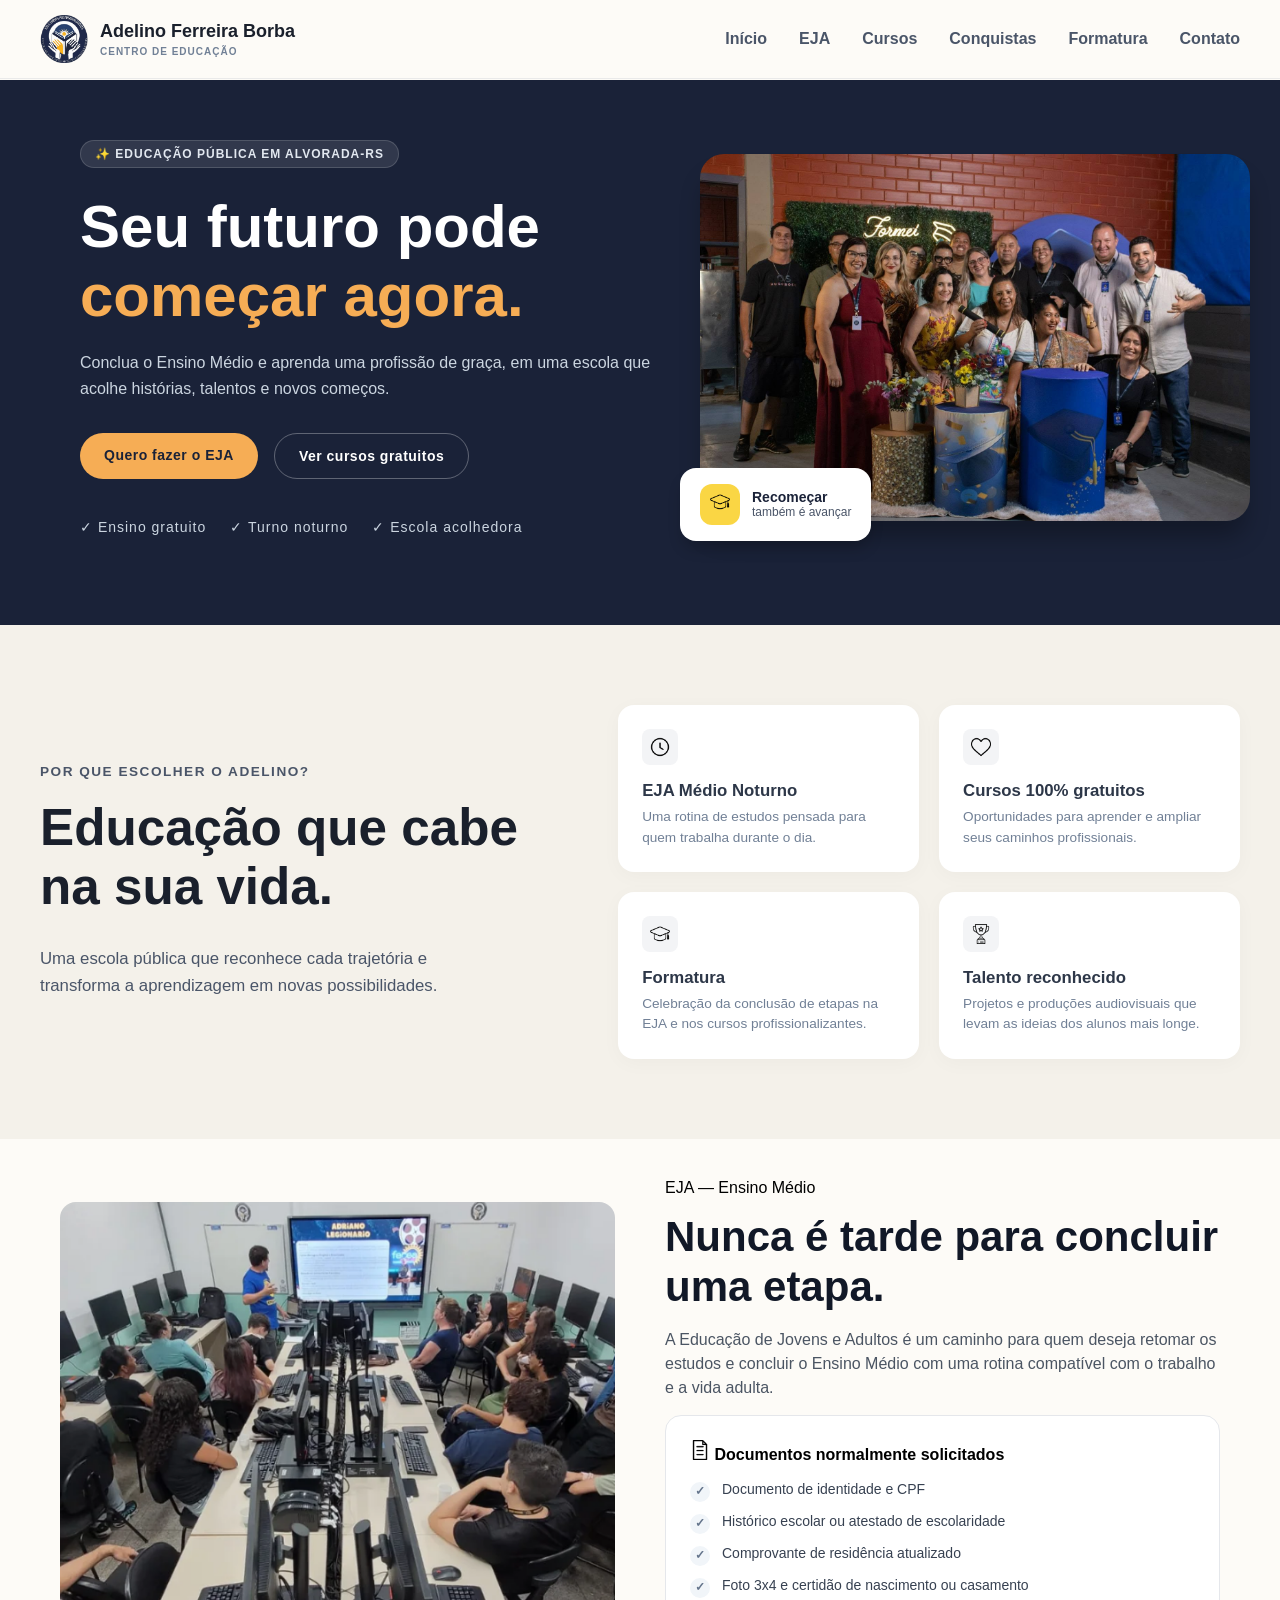
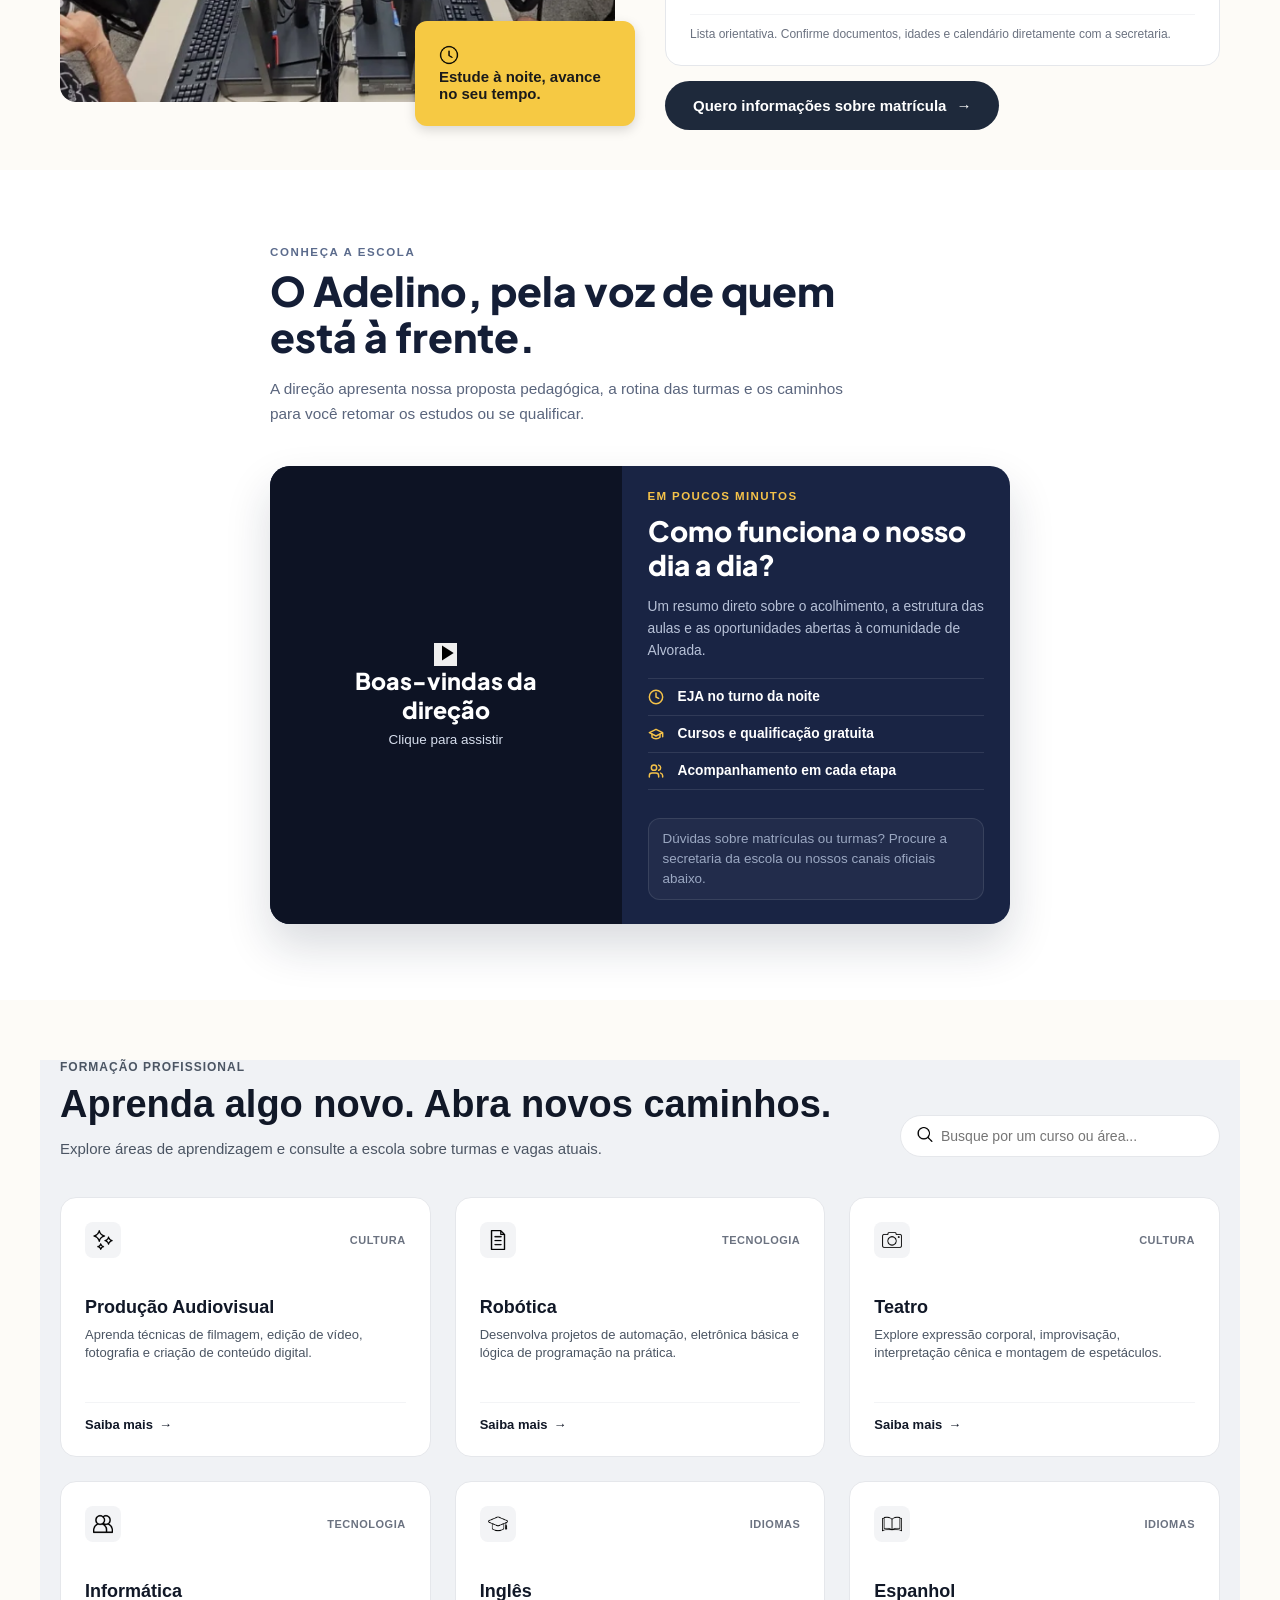
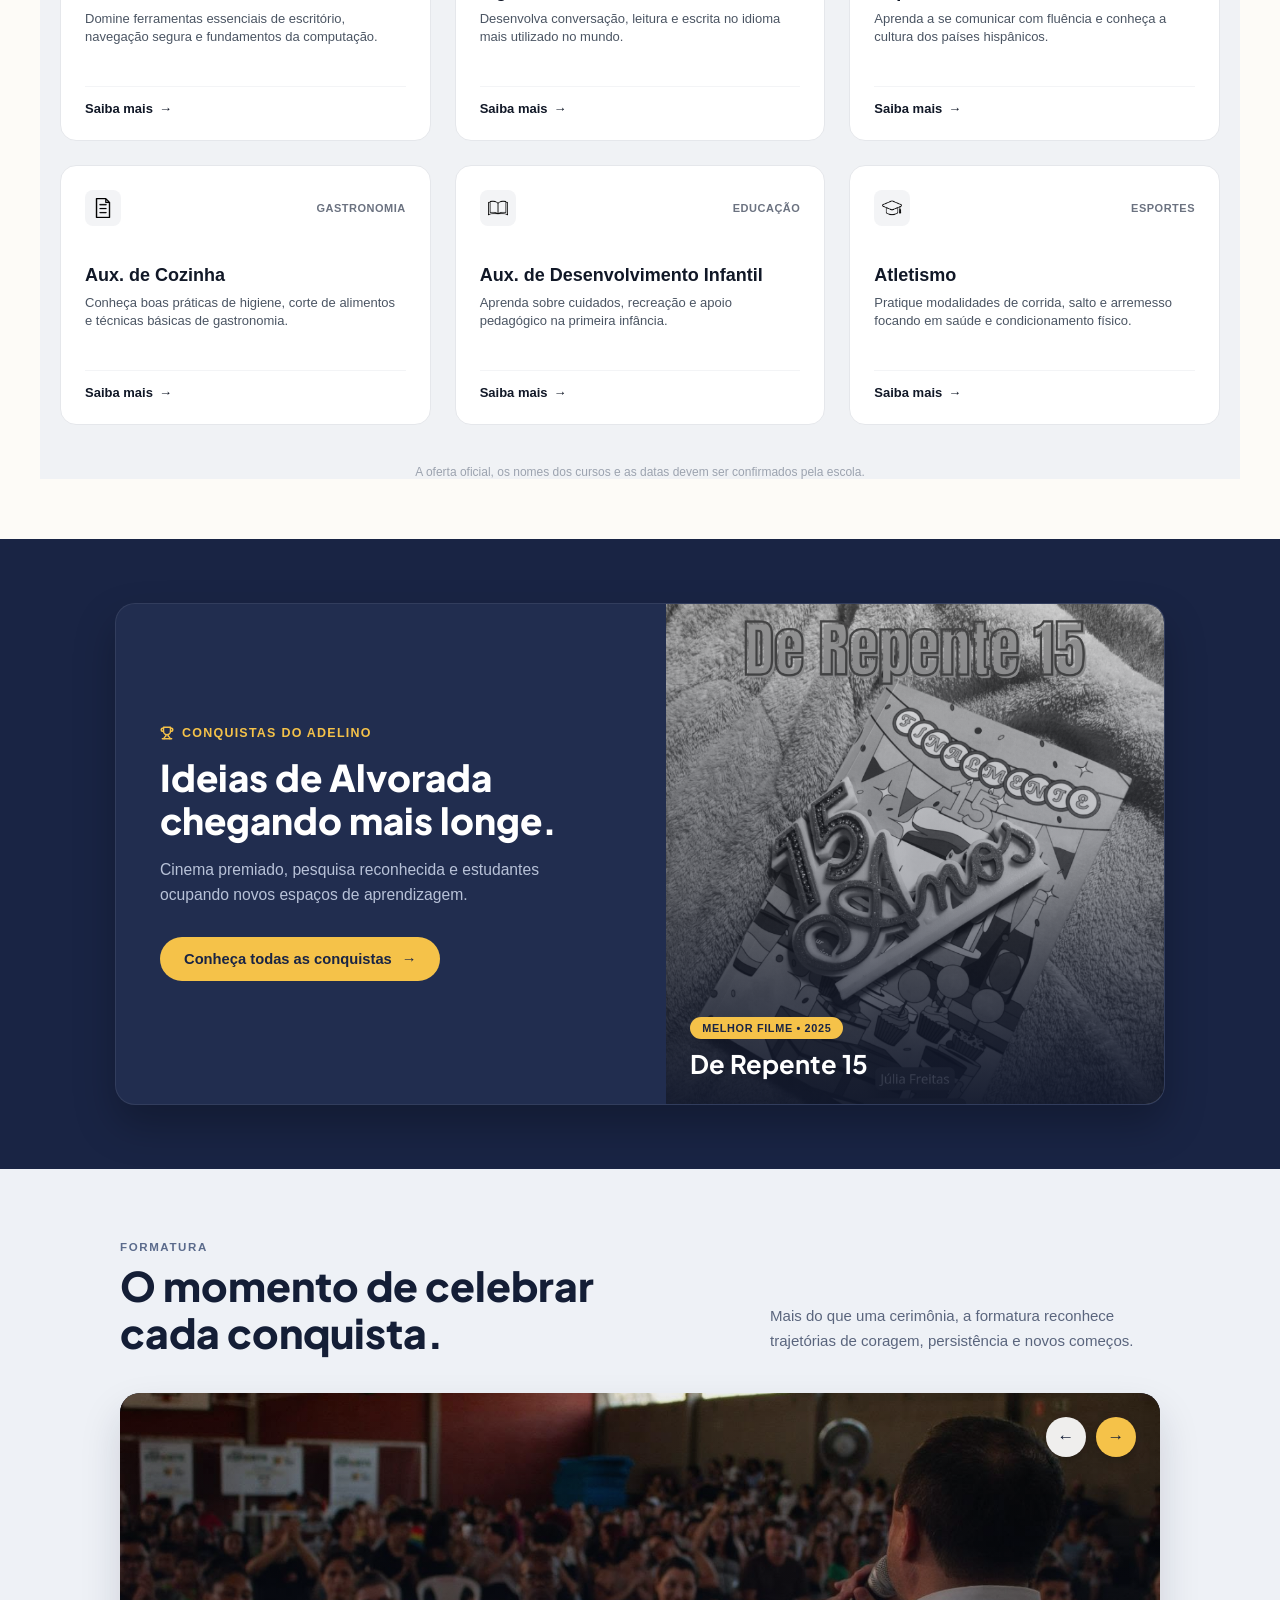
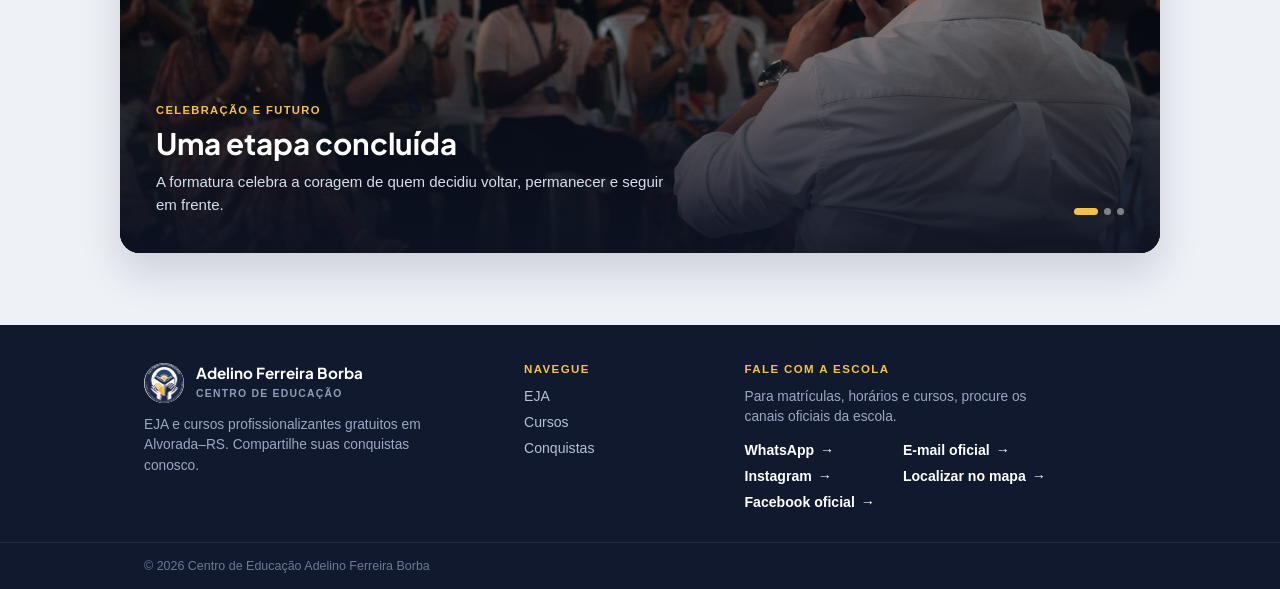
==== index.html @ 256b8401 "Fiz mais pequenos ajustes" ====
<!DOCTYPE html>
<html lang="pt-br">

<head>
    <meta charset="UTF-8">
    <meta name="viewport" content="width=device-width, initial-scale=1.0">
    <title>Centro de Educação Adelino Borba</title>
    <link rel="stylesheet" href="./CSS/style.css">
    <link rel="shortcut icon" href="./img/logo_nav_certo.png" type="image/x-icon">
    <link rel="preconnect" href="https://fonts.googleapis.com">
    <link rel="preconnect" href="https://fonts.gstatic.com" crossorigin>
    <link
        href="https://fonts.googleapis.com/css2?family=Inter:wght@400;500;600;700&family=Plus+Jakarta+Sans:wght@700;800&display=swap"
        rel="stylesheet">
</head>

<body id="inicio">
    <header class="header-principal">

        <div class="logo-container">
            <div class="menu-toggle" id="mobile-menu">
                <span class="bar"></span>
                <span class="bar"></span>
                <span class="bar"></span>
            </div>

            <a href="#inicio" class="logo-link">
                <img src="./img/logo_nav_certo.png" alt="Logo Adelino Borba" class="logo-img">
                <div class="logo-texto">
                    <h1>Adelino Ferreira Borba</h1>
                    <p>CENTRO DE EDUCAÇÃO</p>
                </div>
            </a>
        </div>
        <nav class="navbar">



            <ul class="nav-list">
                <li><a href="#inicio">Início</a></li>
                <li><a href="#eja">EJA</a></li>
                <li><a href="#cursos">Cursos</a></li>
                <li><a href="./HTML/conquistas.html">Conquistas</a></li>
                <li><a href="#formatura">Formatura</a></li>
                <li><a href="#contato">Contato</a></li>
            </ul>
        </nav>

    </header>
    <main>
        <section class="hero-section">
            <div class="hero-conteudo">

                <span class="hero-badge">✨ EDUCAÇÃO PÚBLICA EM ALVORADA-RS</span>

                <h1>Seu futuro pode <span class="destaque-amarelo">começar agora.</span></h1>

                <p class="hero-descricao">
                    Conclua o Ensino Médio e aprenda uma profissão de graça, em uma escola que acolhe histórias,
                    talentos e
                    novos começos.
                </p>

                <div class="hero-botoes">
                    <a href="#eja" class="btn-amarelo">Quero fazer o EJA</a>
                    <a href="#cursos" class="btn-transparente">Ver cursos gratuitos</a>
                </div>

                <div class="hero-beneficios">
                    <span>✓ Ensino gratuito</span>
                    <span>✓ Turno noturno</span>
                    <span>✓ Escola acolhedora</span>
                </div>
            </div>

            <div class="hero-imagem-container">
                <img src="./img/formatura3-adelino.jpg" alt="Alunos estudando na sala de aula" class="hero-img">

                <div class="card-flutuante">
                    <div class="card-icone"><img width="20px" height="auto" src="./img/diplomado.png"
                            alt="Chapéu de formatura"></div>
                    <div class="card-texto">
                        <strong>Recomeçar</strong>
                        <p>também é avançar</p>
                    </div>
                </div>
            </div>
        </section>
        <section class="diferenciais-section">
            <div class="container-diferenciais">
                <div class="diferenciais-text">
                    <span class="subtitle">Por que escolher o Adelino?</span>
                    <h2>Educação que cabe na sua vida.</h2>
                    <p class="description">Uma escola pública que reconhece cada trajetória e transforma a aprendizagem
                        em
                        novas possibilidades.</p>
                </div>

                <div class="cards-grid" id="eja">
                    <div class="card">
                        <div class="card-icon"><img src="./img/relogio.png" alt="ícone relógio" width="20px"></div>
                        <div class="card-content">
                            <h3>EJA Médio Noturno</h3>
                            <p>Uma rotina de estudos pensada para quem trabalha durante o dia.</p>
                        </div>
                    </div>

                    <div class="card">
                        <div class="card-icon"><img src="./img/coracao.png" alt="ícone coração" width="20px"></div>
                        <div class="card-content">
                            <h3>Cursos 100% gratuitos</h3>
                            <p>Oportunidades para aprender e ampliar seus caminhos profissionais.</p>
                        </div>
                    </div>

                    <div class="card">
                        <div class="card-icon"><img src="./img/diplomado.png" alt="ícone capelo" width="20px"></div>
                        <div class="card-content">
                            <h3>Formatura</h3>
                            <p>Celebração da conclusão de etapas na EJA e nos cursos profissionalizantes.</p>
                        </div>
                    </div>

                    <div class="card">
                        <div class="card-icon"><img src="./img/trofeu.png" alt="ícone troféu" width="20px"></div>
                        <div class="card-content">
                            <h3>Talento reconhecido</h3>
                            <p>Projetos e produções audiovisuais que levam as ideias dos alunos mais longe.</p>
                        </div>
                    </div>
                </div>
            </div>
        </section>
        <section>
            <div class="eja-section">

                <div class="eja-image-container">
                    <img src="./img/foto-inicio.png" alt="Alunos em sala de aula" class="eja-main-photo">

                    <div class="eja-floating-box">
                        <p><img src="./img/relogio.png" alt="Ícone relógio"><br>
                            Estude à noite, avance no seu tempo.</p>
                    </div>
                </div>

                <div class="eja-content">

                    <span class="subtitle">EJA — Ensino Médio</span>
                    <h1 class="eja-title">Nunca é tarde para concluir uma etapa.</h1>
                    <p class="eja-description">
                        A Educação de Jovens e Adultos é um caminho para quem deseja retomar os estudos e concluir o
                        Ensino
                        Médio com uma rotina compatível com o trabalho e a vida adulta.
                    </p>

                    <div class="eja-documents-card">
                        <div class="eja-card-header">
                            <h3><img src="./img/papel.png" alt="Ícone folha de papel">
                                Documentos normalmente solicitados</h3>
                        </div>

                        <div class="eja-documents-grid">
                            <ul class="eja-doc-list">
                                <li>Documento de identidade e CPF</li>
                                <li>Histórico escolar ou atestado de escolaridade</li>
                                <li>Comprovante de residência atualizado</li>
                                <li>Foto 3x4 e certidão de nascimento ou casamento</li>
                            </ul>
                        </div>

                        <p class="eja-card-footer-text">Lista orientativa. Confirme documentos, idades e calendário
                            diretamente com a secretaria.</p>
                    </div>

                    <a href="#" class="eja-cta-button">
                        Quero informações sobre matrícula <span>→</span>
                    </a>
                </div>
            </div>
        </section>

        <section class="secao-conheca" id="conheca">
            <div class="conheca-container">

                <div class="conheca-header">
                    <span class="subtitulo-secao">CONHEÇA A ESCOLA</span>
                    <h2>O Adelino, pela voz de quem está à frente.</h2>
                    <p>
                        A direção apresenta nossa proposta pedagógica, a rotina das turmas e os caminhos para você
                        retomar os estudos ou se qualificar.
                    </p>
                </div>

                <div class="card-direcao">

                    <div class="direcao-video">
                        <video id="videoDirecao" src="./video-diretor.mp4" preload="metadata">
                            Seu navegador não suporta vídeos.
                        </video>

                        <div class="video-overlay" id="overlayVideo">
                            <button type="button" class="btn-play-mock" id="btnPlayVideo"
                                aria-label="Reproduzir vídeo da direção">
                                <svg width="20" height="20" viewBox="0 0 24 24" fill="currentColor">
                                    <polygon points="6 3 20 12 6 21 6 3"></polygon>
                                </svg>
                            </button>
                            <h3>Boas-vindas da direção</h3>
                            <p>Clique para assistir</p>
                        </div>
                    </div>

                    <div class="direcao-conteudo">
                        <span class="tag-amarela">EM POUCOS MINUTOS</span>
                        <h3>Como funciona o nosso dia a dia?</h3>
                        <p class="direcao-descricao">
                            Um resumo direto sobre o acolhimento, a estrutura das aulas e as oportunidades abertas à
                            comunidade de Alvorada.
                        </p>

                        <ul class="lista-topicos">
                            <li>
                                <span class="icone-topico">
                                    <svg width="16" height="16" viewBox="0 0 24 24" fill="none" stroke="currentColor"
                                        stroke-width="2.2" stroke-linecap="round" stroke-linejoin="round">
                                        <circle cx="12" cy="12" r="10"></circle>
                                        <polyline points="12 6 12 12 16 14"></polyline>
                                    </svg>
                                </span>
                                <span>EJA no turno da noite</span>
                            </li>

                            <li>
                                <span class="icone-topico">
                                    <svg width="16" height="16" viewBox="0 0 24 24" fill="none" stroke="currentColor"
                                        stroke-width="2.2" stroke-linecap="round" stroke-linejoin="round">
                                        <path d="M22 10v6M2 10l10-5 10 5-10 5z"></path>
                                        <path d="M6 12v5c3 3 9 3 12 0v-5"></path>
                                    </svg>
                                </span>
                                <span>Cursos e qualificação gratuita</span>
                            </li>

                            <li>
                                <span class="icone-topico">
                                    <svg width="16" height="16" viewBox="0 0 24 24" fill="none" stroke="currentColor"
                                        stroke-width="2.2" stroke-linecap="round" stroke-linejoin="round">
                                        <path d="M16 21v-2a4 4 0 0 0-4-4H6a4 4 0 0 0-4 4v2"></path>
                                        <circle cx="9" cy="7" r="4"></circle>
                                        <path d="M22 21v-2a4 4 0 0 0-3-3.87"></path>
                                        <path d="M16 3.13a4 4 0 0 1 0 7.75"></path>
                                    </svg>
                                </span>
                                <span>Acompanhamento em cada etapa</span>
                            </li>
                        </ul>

                        <div class="aviso-video">
                            Dúvidas sobre matrículas ou turmas? Procure a secretaria da escola ou nossos canais oficiais
                            abaixo.
                        </div>
                    </div>

                </div>

            </div>
        </section>

        <section class="cursos-section" id="cursos">

            <div class="cursos-header">
                <div class="cursos-titles">
                    <span class="cursos-subtitle">FORMAÇÃO PROFISSIONAL</span>
                    <h2 class="cursos-title">Aprenda algo novo. Abra novos caminhos.</h2>
                    <p class="cursos-description">Explore áreas de aprendizagem e consulte a escola sobre turmas e vagas
                        atuais.</p>
                </div>

                <div class="cursos-search">
                    <span class="search-icon"><img src="./img/lupa.png" alt="ícone lupa" width="20px"></span>
                    <input type="text" placeholder="Busque por um curso ou área..." class="search-input">
                </div>
            </div>

            <div class="cursos-grid">
                <div class="curso-card">
                    <div class="card-top">
                        <div class="card-icon tech"><img src="./img/brilha.png" alt="ícone brilho" width="20px"></div>
                        <span class="card-tag">CULTURA</span>
                    </div>
                    <div class="card-body">
                        <h3>Produção Audiovisual</h3>
                        <p>Aprenda técnicas de filmagem, edição de vídeo, fotografia e criação de conteúdo digital.</p>
                    </div>
                    <div class="card-footer">
                        <a href="#" class="card-link">Saiba mais <span class="seta">→</span></a>
                    </div>
                </div>

                <div class="curso-card">
                    <div class="card-top">
                        <div class="card-icon gestao"><img src="./img/papel.png" alt="ícone folha de papel"
                                width="20px"></div>
                        <span class="card-tag">TECNOLOGIA</span>
                    </div>
                    <div class="card-body">
                        <h3>Robótica</h3>
                        <p>Desenvolva projetos de automação, eletrônica básica e lógica de programação na prática.</p>
                    </div>
                    <div class="card-footer">
                        <a href="#" class="card-link">Saiba mais <span class="seta">→</span></a>
                    </div>
                </div>

                <div class="curso-card">
                    <div class="card-top">
                        <div class="card-icon cultura"><img src="./img/camera.png" alt="ícone câmera" width="20px">
                        </div>
                        <span class="card-tag">CULTURA</span>
                    </div>
                    <div class="card-body">
                        <h3>Teatro</h3>
                        <p>Explore expressão corporal, improvisação, interpretação cênica e montagem de espetáculos.</p>
                    </div>
                    <div class="card-footer">
                        <a href="#" class="card-link">Saiba mais <span class="seta">→</span></a>
                    </div>
                </div>

                <div class="curso-card">
                    <div class="card-top">
                        <div class="card-icon comunicacao"><img src="./img/comercial.png" alt="ícone pessoas"
                                width="20px"></div>
                        <span class="card-tag">TECNOLOGIA</span>
                    </div>
                    <div class="card-body">
                        <h3>Informática</h3>
                        <p>Domine ferramentas essenciais de escritório, navegação segura e fundamentos da computação.
                        </p>
                    </div>
                    <div class="card-footer">
                        <a href="#" class="card-link">Saiba mais <span class="seta">→</span></a>
                    </div>
                </div>

                <div class="curso-card">
                    <div class="card-top">
                        <div class="card-icon carreira"><img src="./img/diplomado.png" alt="ícone capelo" width="20px">
                        </div>
                        <span class="card-tag">IDIOMAS</span>
                    </div>
                    <div class="card-body">
                        <h3>Inglês</h3>
                        <p>Desenvolva conversação, leitura e escrita no idioma mais utilizado no mundo.</p>
                    </div>
                    <div class="card-footer">
                        <a href="#" class="card-link">Saiba mais <span class="seta">→</span></a>
                    </div>
                </div>

                <div class="curso-card">
                    <div class="card-top">
                        <div class="card-icon educacao"><img src="./img/livro.png" alt="ícone livro" width="20px"></div>
                        <span class="card-tag">IDIOMAS</span>
                    </div>
                    <div class="card-body">
                        <h3>Espanhol</h3>
                        <p>Aprenda a se comunicar com fluência e conheça a cultura dos países hispânicos.</p>
                    </div>
                    <div class="card-footer">
                        <a href="#" class="card-link">Saiba mais <span class="seta">→</span></a>
                    </div>
                </div>


                <div class="curso-card">
                    <div class="card-top">
                        <div class="card-icon carreira"><img src="./img/papel.png" alt="ícone folha de papel"
                                width="20px">
                        </div>
                        <span class="card-tag">GASTRONOMIA</span>
                    </div>
                    <div class="card-body">
                        <h3>Aux. de Cozinha</h3>
                        <p>Conheça boas práticas de higiene, corte de alimentos e técnicas básicas de gastronomia.</p>
                    </div>
                    <div class="card-footer">
                        <a href="#" class="card-link">Saiba mais <span class="seta">→</span></a>
                    </div>
                </div>

                <div class="curso-card">
                    <div class="card-top">
                        <div class="card-icon educacao"><img src="./img/livro.png" alt="ícone livro" width="20px"></div>
                        <span class="card-tag">EDUCAÇÃO</span>
                    </div>
                    <div class="card-body">
                        <h3>Aux. de Desenvolvimento Infantil</h3>
                        <p>Aprenda sobre cuidados, recreação e apoio pedagógico na primeira infância.</p>
                    </div>
                    <div class="card-footer">
                        <a href="#" class="card-link">Saiba mais <span class="seta">→</span></a>
                    </div>
                </div>

                <div class="curso-card">
                    <div class="card-top">
                        <div class="card-icon carreira"><img src="./img/diplomado.png" alt="ícone capelo" width="20px">
                        </div>
                        <span class="card-tag">ESPORTES</span>
                    </div>
                    <div class="card-body">
                        <h3>Atletismo</h3>
                        <p>Pratique modalidades de corrida, salto e arremesso focando em saúde e condicionamento físico.
                        </p>
                    </div>
                    <div class="card-footer">
                        <a href="#" class="card-link">Saiba mais <span class="seta">→</span></a>
                    </div>
                </div>
            </div>


            <div class="cursos-footer-note">
                <p>A oferta oficial, os nomes dos cursos e as datas devem ser confirmados pela escola.</p>
            </div>
        </section>

</body>

</html>

<section class="secao-conquistas" id="conquistas">
    <div class="card-conquistas">

        <div class="conquistas-conteudo">
            <span class="tag-superior">
                <svg width="14" height="14" viewBox="0 0 24 24" fill="none" stroke="currentColor" stroke-width="2.5"
                    stroke-linecap="round" stroke-linejoin="round">
                    <path d="M6 9H4.5a2.5 2.5 0 0 1 0-5H6"></path>
                    <path d="M18 9h1.5a2.5 2.5 0 0 0 0-5H18"></path>
                    <path d="M4 22h16"></path>
                    <path d="M10 14.66V17c0 .55-.47.98-.97 1.21C7.85 18.75 7 20.24 7 22"></path>
                    <path d="M14 14.66V17c0 .55.47.98.97 1.21C16.15 18.75 17 20.24 17 22"></path>
                    <path d="M18 2H6v7a6 6 0 0 0 12 0V2Z"></path>
                </svg>
                CONQUISTAS DO ADELINO
            </span>

            <h2>Ideias de Alvorada chegando mais longe.</h2>

            <p>
                Cinema premiado, pesquisa reconhecida e estudantes ocupando novos espaços de aprendizagem.
            </p>

            <a href="./HTML/conquistas.html" class="btn-conquistas">
                Conheça todas as conquistas
                <span aria-hidden="true">&rarr;</span>
            </a>
        </div>

        <div class="conquistas-midia">
            <img src="./img/de-repente-15.jpg" alt="Estudantes no filme De Repente 15">

            <div class="midia-overlay">
                <span class="badge-premio">MELHOR FILME • 2025</span>
                <h3>De Repente 15</h3>
            </div>
        </div>

    </div>
</section>
<section class="secao-formatura" id="formatura">
    <div class="formatura-container">
        <div class="formatura-header">
            <div class="header-esquerda">
                <span class="subtitulo-secao">FORMATURA</span>
                <h2>O momento de celebrar cada conquista.</h2>
            </div>
            <p class="header-direita">
                Mais do que uma cerimônia, a formatura reconhece trajetórias de coragem, persistência e novos
                começos.
            </p>
        </div>

        <div class="carrossel-formatura">

            <div class="carrossel-controles">
                <button type="button" class="btn-seta btn-anterior" aria-label="Foto anterior">
                    &larr;
                </button>
                <button type="button" class="btn-seta btn-proximo" aria-label="Próxima foto">
                    &rarr;
                </button>
            </div>

            <div class="carrossel-slides">

                <div class="slide ativo">
                    <img src="./img/formatura4-adelino.jpg" alt="Celebração da formatura.">
                    <div class="slide-conteudo">
                        <span class="slide-tag">CELEBRAÇÃO E FUTURO</span>
                        <h3>Uma etapa concluída</h3>
                        <p>A formatura celebra a coragem de quem decidiu voltar, permanecer e seguir em frente.
                        </p>
                    </div>
                </div>

                <div class="slide">
                    <img src="./img/formatura5-adelino.jpg" alt="Entrega dos certificados.">
                    <div class="slide-conteudo">
                        <span class="slide-tag">NOVOS CAMINHOS</span>
                        <h3>Certificação e orgulho</h3>
                        <p>Cada diploma entregue representa uma história de superação da comunidade de Alvorada.
                        </p>
                    </div>
                </div>

                <div class="slide">
                    <img src="./img/formatura2-adelino.jpg" alt="Apresentações iniciais">
                    <div class="slide-conteudo">
                        <span class="slide-tag">COMUNIDADE ESCOLAR</span>
                        <h3>Juntos nessa conquista</h3>
                        <p>Famílias, professores e estudantes reunidos para marcar o início de novas
                            oportunidades.</p>
                    </div>
                </div>

            </div>

            <div class="carrossel-indicadores">
                <span class="indicador ativo"></span>
                <span class="indicador"></span>
                <span class="indicador"></span>
            </div>

        </div>

    </div>
</section>

</main>
<footer class="rodape" id="contato">
    <div class="rodape-container">

        <div class="rodape-coluna rodape-marca">
            <div class="marca-topo">
                <img src="./img/logo_nav_certo.png" alt="Brasão Adelino Ferreira Borba" class="rodape-logo">
                <div class="marca-texto">
                    <strong>Adelino Ferreira Borba</strong>
                    <br>
                    <span>CENTRO DE EDUCAÇÃO</span>
                </div>
            </div>
            <p class="marca-descricao">
                EJA e cursos profissionalizantes gratuitos em Alvorada–RS. Compartilhe suas conquistas conosco.
            </p>
        </div>

        <div class="rodape-coluna">
            <h4>NAVEGUE</h4>
            <ul class="rodape-links">
                <li><a href="#eja">EJA</a></li>
                <li><a href="#cursos">Cursos</a></li>
                <li><a href="./HTML/conquistas.html">Conquistas</a></li>
            </ul>
        </div>

        <div class="rodape-coluna">
            <h4>FALE COM A ESCOLA</h4>
            <p class="contato-texto">
                Para matrículas, horários e cursos, procure os canais oficiais da escola.
            </p>

            <div class="rodape-acoes">
                <a href="https://wa.me/555134831802" target="_blank" rel="noopener noreferrer">
                    WhatsApp <span aria-hidden="true">&rarr;</span>
                </a>

                <a href="mailto:adelinofborba@gmail.com" title="adelinofborba@gmail.com">
                    E-mail oficial <span aria-hidden="true">&rarr;</span>
                </a>

                <a href="https://www.instagram.com/centroadelinoborba/" target="_blank" rel="noopener noreferrer">
                    Instagram<span aria-hidden="true">&rarr;</span>
                </a>

                <a href="https://maps.google.com/?q=Centro+de+Educacao+Adelino+Ferreira+Borba+Alvorada+RS"
                    target="_blank" rel="noopener noreferrer">
                    Localizar no mapa <span aria-hidden="true">&rarr;</span>
                </a>

                <a href="https://www.facebook.com" target="_blank" rel="noopener noreferrer">
                    Facebook oficial <span aria-hidden="true">&rarr;</span>
                </a>
            </div>
        </div>
    </div>

    <div class="rodape-inferior">
        <div class="rodape-inferior-container">
            <span>&copy; 2026 Centro de Educação Adelino Ferreira Borba</span>
        </div>
</footer>
<script src="https://vlibras.gov.br/app/vlibras-plugin.js"></script>
<script src="./JS/main.js"></script>
</body>

</html>
---- CSS/style.css ----
* {
  margin: 0;
  padding: 0;
  box-sizing: border-box;
  font-family: 'Segoe UI', Tahoma, Geneva, Verdana, sans-serif;
}

body {
  width: 100%;
  overflow-x: hidden;
  background-color: #fdfbf7; 
  margin-top: 80px; /* Compensa o espaço da barra fixa no topo */
}

/* --- CABEÇALHO E BARRA DE NAVEGAÇÃO FIXA --- */
.header-principal {
  display: flex;
  justify-content: space-between;
  align-items: center;
  padding: 15px 40px;
  background-color: #fdfbf7;
  border-bottom: 1px solid #eaeaea;
  
  position: fixed; 
  top: 0;          
  left: 0;         
  width: 100%;     
  z-index: 1000;   
}
.logo-link {
  text-decoration: none;
  display: flex;
  gap: 12px;
}
.logo-container {
  display: flex;
  align-items: center;
  gap: 12px;
}

.logo-img {
  width: 48px;
  height: 48px;
}

.logo-texto {
  display: flex;
  flex-direction: column; 
  align-items: flex-start; 
  justify-content: center; 
}

.logo-texto h1, 
.logo-texto p {
  margin: 0;
  padding: 0;
  line-height: 1.4;
}

.logo-texto h1 {
  font-size: 18px;
  color: #1a202c;
  font-weight: 700;
}

.logo-texto p {
  font-size: 10px;
  color: #718096;
  letter-spacing: 1px;
  font-weight: 800;
}

.navbar ul {
  display: flex;
  gap: 32px;
  list-style: none;
}

.navbar a {
  text-decoration: none;
  color: #4a5568;
  font-size: 16px;
  font-weight: 600;
}

.navbar a:hover {
  color: #2b6cb0;
}

/* Botão do Hambúrguer (Escondido no desktop) */
.menu-toggle {
  display: none;
  flex-direction: column;
  cursor: pointer;
  gap: 6px;
}

.menu-toggle .bar {
  width: 28px;
  height: 3px;
  background-color: #1a202c;
  border-radius: 2px;
  transition: 0.3s;
}

/* --- RESPONSIVIDADE PARA CELULARES --- */
@media (max-width: 768px) {
  .header-principal {
    padding: 10px 16px;
  }

  /* Mostra o botão hambúrguer no celular */
  .menu-toggle {
    display: flex; 
  }

  /* Painel de links que abre ao clicar no hambúrguer */
  .navbar .nav-list {
    display: none;
    flex-direction: column;
    position: absolute;
    top: 100%;
    left: 0;
    width: 100%;
    background-color: #fdfbf7;
    padding: 20px 0;
    box-shadow: 0 10px 15px rgba(0, 0, 0, 0.1);
    align-items: center;
    gap: 16px;
    border-bottom: 2px solid #e5e7eb;
  }

  /* Classe ativada via JavaScript para exibir o menu */
  .navbar .nav-list.active {
    display: flex;
  }

  .logo-container {
    gap: 10px;
  }

  .navbar a {
    font-size: 16px;
  }
}

/* --- HERO SECTION --- */
.hero-section {
    background-color: #1a2238; 
    color: #ffffff;
    display: flex;
    justify-content: space-between;
    align-items: center;
    padding: 60px 80px 90px 80px;
    gap: 40px;
    position: relative;
    overflow: visible;
}

.hero-conteudo {
    max-width: 600px;
}

.hero-badge {
    display: inline-block;
    background-color: rgba(255, 255, 255, 0.1);
    color: #e2e8f0;
    padding: 6px 14px;
    border-radius: 20px;
    font-size: 12px;
    font-weight: 600;
    margin-bottom: 24px;
    border: 1px solid rgba(255, 255, 255, 0.15);
    letter-spacing: 1px;
}

.hero-conteudo h1 {
    font-size: 60px;
    font-weight: 800;
    line-height: 1.15;
    margin-bottom: 20px;
}

.destaque-amarelo {
    color: #f6ad55; 
}

.hero-descricao {
    font-size: 16px;
    color: #cbd5e0;
    line-height: 1.6;
    margin-bottom: 32px;
}

.hero-botoes {
    display: flex;
    gap: 16px;
    margin-bottom: 40px;
    letter-spacing: 0.5px;
}

.btn-amarelo {
    background-color: #f6ad55;
    color: #1a2238;
    padding: 14px 24px;
    border-radius: 30px;
    text-decoration: none;
    font-weight: 700;
    font-size: 14px;
}

.btn-amarelo:hover {
    background-color: #ed8936;
}

.btn-transparente {
    background-color: transparent;
    color: #ffffff;
    border: 1px solid rgba(255, 255, 255, 0.3);
    padding: 14px 24px;
    border-radius: 30px;
    text-decoration: none;
    font-weight: 600;
    font-size: 14px;
}

.btn-transparente:hover {
    background-color: #ffffff0d;
}

.hero-beneficios {
    display: flex;
    gap: 24px;
    font-size: 14px;
    color: #cbd5e0;
    letter-spacing: 1px;
}

.hero-imagem-container {
    position: relative;
    max-width: 500px;
}

.hero-img {
    max-width: 550px;
    border-radius: 24px;
    object-fit: cover;
    display: block;
    box-shadow: 0 20px 25px -5px rgba(0, 0, 0, 0.3);
}

.card-flutuante {
    position: absolute;
    bottom: -20px;
    left: -20px;
    background-color: #ffffff;
    color: #1a2238;
    padding: 16px 20px;
    border-radius: 16px;
    display: flex;
    align-items: center;
    gap: 12px;
    box-shadow: 0 10px 15px -3px rgba(0, 0, 0, 0.2);
}

.card-icone {
    background-color: #fad644;
    padding: 10px;
    border-radius: 12px;
    font-size: 18px;
}

.card-texto strong {
    font-size: 14px;
    display: block;
}

.card-texto p {
    font-size: 12px;
    color: #4a5568;
    margin: 0;
}

@media (max-width: 900px) {
    .hero-section {
        flex-direction: column;
        padding: 20px 20px;
        text-align: center;
    }

    .hero-conteudo h1 {
        font-size: 36px;
    }

    .hero-botoes {
        justify-content: center;
        flex-direction: column;
    }

    .hero-beneficios {
        justify-content: center;
        flex-wrap: wrap;
        gap: 12px;
    }

    .card-flutuante {
        left: 10px;
        bottom: -15px;
    }
}

/* --- DIFERENCIAIS SECTION --- */
.diferenciais-section {
    background-color: #F4F1EA; 
    color: #2D3748;
    display: flex;
    align-items: center;
    justify-content: center;
    padding: 80px 20px;
}

.container-diferenciais {
    max-width: 1200px;
    width: 100%;
    display: grid;
    grid-template-columns: 1fr 1.2fr;
    gap: 60px;
    align-items: center;
}

.diferenciais-text {
    display: flex;
    flex-direction: column;
    gap: 20px;
}

.diferenciais-text .subtitle {
    font-size: 0.85rem;
    font-weight: 700;
    letter-spacing: 1.5px;
    color: #4A5568;
    text-transform: uppercase;
}

.diferenciais-text h2 {
    font-size: 3.2rem;
    font-weight: 800;
    color: #1A202C;
    line-height: 1.15;
}

.diferenciais-text .description {
    font-size: 1.05rem;
    color: #4A5568;
    line-height: 1.6;
    margin-top: 10px;
    max-width: 420px;
}

.cards-grid {
    display: grid;
    grid-template-columns: repeat(2, 1fr);
    gap: 20px;
}

.card {
    background-color: #FFFFFF;
    padding: 24px;
    border-radius: 16px;
    box-shadow: 0 4px 20px rgba(0, 0, 0, 0.03);
    display: flex;
    flex-direction: column;
    gap: 16px;
    transition: transform 0.2s ease, box-shadow 0.2s ease;
}

.card:hover {
    transform: translateY(-4px);
    box-shadow: 0 6px 24px rgba(0, 0, 0, 0.06);
}

.card-icon {
    width: 40px;
    height: 40px;
    background-color: #F7FAFC;
    border-radius: 10px;
    display: flex;
    align-items: center;
    justify-content: center;
    font-size: 1.2rem;
}

.card-content h3 {
    font-size: 1.05rem;
    font-weight: 700;
    color: #2D3748;
    margin-bottom: 6px;
}

.card-content p {
    font-size: 0.85rem;
    color: #718096;
    line-height: 1.5;
}

@media (max-width: 900px) {
    .container-diferenciais {
        grid-template-columns: 1fr;
        gap: 40px;
    }
    
    .diferenciais-text {
        text-align: center; 
        align-items: center;
    }
    
    .diferenciais-text h2 {
        font-size: 2.5rem;
    }
}

@media (max-width: 600px) {
    .diferenciais-section {
        padding: 50px 20px;
    }

    .diferenciais-text h2 {
        font-size: 2rem; 
        line-height: 1.2;
    }

    .cards-grid {
        grid-template-columns: 1fr; 
        gap: 16px;
    }
}

/* --- EJA SECTION --- */
.eja-section {
    display: flex;
    max-width: 1200px;
    margin: 40px auto;
    padding: 0 20px;
    gap: 50px;
    align-items: center;
}

.eja-image-container {
    position: relative; 
    flex: 1;
}

.eja-main-photo {
    width: 100%;
    height: 500px;
    object-fit: cover;
    border-radius: 16px;
}

.eja-floating-box {
    position: absolute;
    bottom: -20px;
    right: -20px;
    background-color: #f6c943;
    padding: 24px;
    border-radius: 12px;
    width: 220px;
    box-shadow: 0 4px 12px rgba(0, 0, 0, 0.15);
}

.eja-floating-box img {
    height: 20px;
    width: auto;
}

.eja-floating-box p {
    font-weight: bold;
    font-size: 15px;
    color: #1a1a1a;
}

.eja-content {
    flex: 1;
    display: flex;
    flex-direction: column;
    gap: 15px; 
}

.eja-subtitle {
    font-size: 0.85rem;
    font-weight: 700;
    letter-spacing: 1.5px;
    color: #4A5568;
    text-transform: uppercase;
}

.eja-title {
    font-size: 42px;
    font-weight: 800;
    color: #111827;
    line-height: 1.2;
}

.eja-description {
    font-size: 16px;
    color: #4b5563;
    line-height: 1.5;
}

.eja-documents-card {
    background-color: #ffffff;
    padding: 24px;
    border-radius: 16px;
    border: 1px solid #e5e7eb;
}

.eja-documents-card img {
    height: 20px;
    width: auto;
}

.eja-card-header h3 {
    font-size: 16px;
    font-weight: 600;
    margin-bottom: 16px;
}

.eja-documents-grid {
    display: flex;
    gap: 20px;
    margin-bottom: 16px;
}

.eja-doc-list {
    list-style: none;
    flex: 1;
    font-size: 14px;
    color: #374151;
    display: flex;
    flex-direction: column;
    gap: 10px;
}

.eja-doc-list li {
    display: flex;
    align-items: flex-start; 
    gap: 12px;
    line-height: 1.4;
}

.eja-doc-list li::before {
    content: "✓"; 
    display: flex;
    align-items: center;
    justify-content: center;
    flex-shrink: 0; 
    width: 20px;
    height: 20px;
    background-color: #f1f5f9; 
    color: #64748b; 
    border-radius: 50%;
    font-size: 12px;
    font-weight: bold;
    margin-top: 2px; 
}

.eja-card-footer-text {
    font-size: 12px;
    color: #6b7280;
    border-top: 1px solid #f3f4f6;
    padding-top: 12px;
}

.eja-cta-button {
    display: inline-flex;
    align-items: center;
    gap: 10px;
    background-color: #1e293b;
    color: #ffffff;
    padding: 16px 28px;
    border-radius: 50px;
    text-decoration: none;
    font-weight: 600;
    font-size: 15px;
    width: fit-content;
    transition: background-color 0.2s;
}

.eja-cta-button:hover {
    background-color: #0f172a;
}

@media (max-width: 768px) {
    .eja-section {
        flex-direction: column;
        gap: 30px; 
        margin: 20px auto;
        padding: 0 15px;
    }

    .eja-main-photo {
        height: 350px; 
    }
   
    .eja-floating-box {
        bottom: -15px;
        right: 10px;
        width: 80%; 
        padding: 16px;
    }

    .eja-title {
        font-size: 28px; 
    }
   
    .eja-documents-grid {
        flex-direction: column;
        gap: 12px;
    }
  
    .eja-cta-button {
        width: 100%;
        justify-content: center; 
    }
}

/* --- SEÇÃO CONHEÇA A ESCOLA --- */
.secao-conheca {
  background-color: #ffffff;
  padding: 76px 24px;
  font-family: 'Inter', sans-serif;
}

.conheca-container {
  max-width: 740px;
  margin: 0 auto;
}

.conheca-header {
  max-width: 600px;
  margin-bottom: 40px;
}

.subtitulo-secao {
  display: block;
  color: #5b6b8c;
  font-size: 0.72rem;
  font-weight: 700;
  letter-spacing: 0.14em;
  text-transform: uppercase;
  margin-bottom: 10px;
}

.conheca-header h2 {
  font-family: 'Plus Jakarta Sans', sans-serif;
  color: #141e36;
  font-size: clamp(1.85rem, 3.5vw, 2.55rem);
  font-weight: 800;
  line-height: 1.15;
  margin-bottom: 16px;
}

.conheca-header p {
  color: #5a657d;
  font-size: 0.96rem;
  line-height: 1.6;
}

.card-direcao {
  display: grid;
  grid-template-columns: minmax(0, 0.95fr) minmax(0, 1.05fr);
  background-color: #192444;
  border-radius: 20px;
  overflow: hidden;
  box-shadow: 0 22px 45px rgba(20, 30, 54, 0.16);
}

.direcao-video {
  position: relative;
  width: 100%;
  height: 100%;
  min-height: 290px;
  overflow: hidden;
  background-color: #0d1324;
}

.direcao-video video {
  width: 100%;
  height: 100%;
  max-width: 100%;
  object-fit: cover;
  display: block;
}

.video-overlay {
  position: absolute;
  inset: 0;
  z-index: 2;
  padding: 32px;
  display: flex;
  flex-direction: column;
  justify-content: center;
  align-items: center;
  text-align: center;
}

.btn-play-mock {
  border: none;
  cursor: pointer;
  transition: transform 0.2s ease;
}

.btn-play-mock svg {
  margin-left: 3px; 
}

.btn-play-mock:hover {
  transform: scale(1.08);
}

.video-overlay h3 {
  font-family: 'Plus Jakarta Sans', sans-serif;
  color: #ffffff;
  font-size: 1.45rem;
  font-weight: 800;
  line-height: 1.25;
  margin-bottom: 8px;
  max-width: 260px;
}

.video-overlay p {
  color: #d6deed;
  font-size: 0.84rem;
}

.video-overlay.escondido {
  opacity: 0;
  pointer-events: none;
}

.direcao-conteudo {
  padding: 24px 26px;
  display: flex;
  flex-direction: column;
  justify-content: center;
}

.tag-amarela {
  color: #f5c249;
  font-size: 0.72rem;
  font-weight: 800;
  letter-spacing: 0.12em;
  text-transform: uppercase;
  margin-bottom: 12px;
}

.direcao-conteudo h3 {
  font-family: 'Plus Jakarta Sans', sans-serif;
  color: #ffffff;
  font-size: clamp(1.4rem, 2.4vw, 1.75rem);
  font-weight: 800;
  line-height: 1.2;
  margin-bottom: 14px;
}

.direcao-descricao {
  color: #b8c2d8;
  font-size: 0.86rem;
  line-height: 1.6;
  margin-bottom: 16px;
}

.lista-topicos {
  list-style: none;
  margin-bottom: 28px;
}

.lista-topicos li {
  display: flex;
  align-items: center;
  gap: 14px;
  padding: 10px 0;
  border-top: 1px solid rgba(255, 255, 255, 0.1);
  color: #ffffff;
  font-size: 0.86rem;
  font-weight: 600;
}

.lista-topicos li:last-child {
  border-bottom: 1px solid rgba(255, 255, 255, 0.1);
}

.icone-topico {
  color: #f5c249;
  display: flex;
  align-items: center;
  justify-content: center;
  flex-shrink: 0;
}

.aviso-video {
  background-color: rgba(255, 255, 255, 0.04);
  border: 1px solid rgba(255, 255, 255, 0.1);
  border-radius: 12px;
  padding: 10px 14px;
  color: #9ba8c2;
  font-size: 0.84rem;
  line-height: 1.5;
}

@media (max-width: 860px) {
  .card-direcao {
    grid-template-columns: 1fr;
  }

  .direcao-video {
    min-height: 300px;
  }

  .direcao-conteudo {
    padding: 36px 28px;
  }
}

@media (max-width: 480px) {
  .secao-conheca {
    padding: 52px 16px;
  }

  .direcao-video {
    min-height: 250px;
  }

  .direcao-conteudo {
    padding: 28px 20px;
  }
}

/* --- SEÇÃO CURSOS --- */
.cursos-section {
    max-width: 1200px;
    margin: 60px auto;
    padding: 0 20px;
    display: flex;
    flex-direction: column;
    gap: 40px;
    background-color: #f0f2f5;
}

.cursos-header {
    display: flex;
    justify-content: space-between;
    align-items: flex-end;
    gap: 20px;
}

.cursos-subtitle {
    font-size: 12px;
    font-weight: 700;
    color: #4b5563;
    letter-spacing: 1px;
    text-transform: uppercase;
    display: block;
    margin-bottom: 8px;
}

.cursos-title {
    font-size: 38px;
    font-weight: 800;
    color: #111827;
    line-height: 1.2;
    margin-bottom: 12px;
}

.cursos-description {
    font-size: 15px;
    color: #4b5563;
}

.cursos-search {
    position: relative;
    width: 320px;
}

.search-input {
    width: 100%;
    padding: 12px 16px 12px 40px;
    border-radius: 50px;
    border: 1px solid #e5e7eb;
    background-color: #ffffff;
    font-size: 14px;
    outline: none;
    transition: border-color 0.2s;
}

.search-input:focus {
    border-color: #9ca3af;
}

.search-icon {
    position: absolute;
    left: 15px;
    top: 50%;
    transform: translateY(-50%);
    font-size: 14px;
    color: #9ca3af;
}

.cursos-grid {
    display: grid;
    grid-template-columns: repeat(3, 1fr); 
    gap: 24px;
}

.curso-card {
    background-color: #ffffff;
    border-radius: 16px;
    padding: 24px;
    border: 1px solid #e5e7eb;
    display: flex;
    flex-direction: column;
    justify-content: space-between;
    height: auto;       
    min-height: 260px;  
    transition: transform 0.3s ease, box-shadow 0.3s ease;
}

.curso-card:hover {
    transform: translateY(-6px); 
    box-shadow: 0 12px 24px rgba(0, 0, 0, 0.08); 
}

.card-top {
    display: flex;
    justify-content: space-between;
    align-items: center;
}

.card-icon {
    width: 36px;
    height: 36px;
    background-color: #f3f4f6;
    border-radius: 8px;
    display: flex;
    align-items: center;
    justify-content: center;
    font-size: 16px;
}

.card-tag {
    font-size: 11px;
    font-weight: 700;
    color: #6b7280;
    letter-spacing: 0.5px;
}

.card-body h3 {
    font-size: 18px;
    font-weight: 700;
    color: #111827;
    margin-bottom: 8px;
}

.card-body p {
    font-size: 13px;
    color: #4b5563;
    line-height: 1.4;
}

.card-footer {
    border-top: 1px solid #f3f4f6;
    padding-top: 14px;
}

.card-link {
    text-decoration: none;
    font-size: 13px;
    font-weight: 600;
    color: #111827;
    display: flex;
    align-items: center;
    gap: 6px;
}

.card-link .seta {
    transition: transform 0.2s;
}

.card-link:hover .seta {
    transform: translateX(4px); 
}

.cursos-footer-note {
    text-align: center;
    font-size: 12px;
    color: #9ca3af;
    max-width: 600px;
    margin: 0 auto;
}

@media (max-width: 900px) {
    .cursos-grid {
        grid-template-columns: repeat(2, 1fr);
    }
    
    .cursos-header {
        flex-direction: column;
        align-items: flex-start;
    }

    .cursos-search {
        width: 100%;
    }
}

@media (max-width: 600px) {
    .cursos-grid {
        grid-template-columns: 1fr;
    }

    .cursos-title {
        font-size: 28px;
    }
}

/* --- SEÇÃO CONQUISTAS --- */
.secao-conquistas {
  background-color: #192444;
  padding: 64px 20px;
  display: flex;
  justify-content: center;
  align-items: center;
}

.card-conquistas {
  width: 100%;
  max-width: 1050px;
  background-color: #212d4f;
  border: 1px solid rgba(255, 255, 255, 0.08);
  border-radius: 20px;
  overflow: hidden;
  display: grid;
  grid-template-columns: 1.05fr 0.95fr;
  box-shadow: 0 20px 40px rgba(0, 0, 0, 0.25);
  transition: transform 0.35s ease, box-shadow 0.35s ease;
}

.card-conquistas:hover {
  transform: scale(1.02);
  box-shadow: 0 28px 55px rgba(0, 0, 0, 0.38);
}

.conquistas-conteudo {
  padding: 85px 44px;
  display: flex;
  flex-direction: column;
  justify-content: center;
  align-items: flex-start;
}

.tag-superior {
  display: inline-flex;
  align-items: center;
  gap: 8px;
  color: #f5c249;
  font-size: 0.78rem;
  font-weight: 700;
  letter-spacing: 0.1em;
  text-transform: uppercase;
  margin-bottom: 16px;
}

.conquistas-conteudo h2 {
  font-family: 'Plus Jakarta Sans', sans-serif;
  color: #ffffff;
  font-size: clamp(1.7rem, 3vw, 2.3rem);
  font-weight: 800;
  line-height: 1.15;
  margin-bottom: 16px;
}

.conquistas-conteudo p {
  color: #b8c2d8;
  font-size: 0.98rem;
  line-height: 1.6;
  margin-bottom: 30px;
  max-width: 420px;
}

.btn-conquistas {
  display: inline-flex;
  align-items: center;
  justify-content: center;
  gap: 10px;
  background-color: #f5c249;
  color: #192444;
  font-size: 0.92rem;
  font-weight: 700;
  text-decoration: none;
  padding: 14px 24px;
  border-radius: 999px;
  transition: transform 0.2s ease, background-color 0.2s ease;
}

.btn-conquistas:hover {
  background-color: #ffd063;
  transform: translateY(-2px);
}

.conquistas-midia {
  position: relative;
  width: 100%;
  height: 500px;
  overflow: hidden;
}

.conquistas-midia img {
  width: 100%;
  height: 100%;
  object-fit: cover;
  object-position: center 25%;
  filter: grayscale(100%);
  display: block;
}

.conquistas-midia::after {
  content: "";
  position: absolute;
  inset: 0;
  background: linear-gradient(
    to top,
    rgba(16, 23, 44, 0.9) 0%,
    rgba(16, 23, 44, 0.25) 45%,
    transparent 100%
  );
  pointer-events: none;
}

.midia-overlay {
  position: absolute;
  bottom: 24px;
  left: 24px;
  right: 24px;
  z-index: 2;
  display: flex;
  flex-direction: column;
  align-items: flex-start;
  gap: 8px;
}

.badge-premio {
  background-color: #f5c249;
  color: #192444;
  font-size: 0.68rem;
  font-weight: 800;
  letter-spacing: 0.06em;
  text-transform: uppercase;
  padding: 5px 12px;
  border-radius: 999px;
}

.midia-overlay h3 {
  font-family: 'Plus Jakarta Sans', sans-serif;
  color: #ffffff;
  font-size: clamp(1.3rem, 2.2vw, 1.6rem);
  font-weight: 700;
}

@media (max-width: 900px) {
  .card-conquistas {
    grid-template-columns: 1fr;
    max-width: 600px;
  }

  .conquistas-conteudo {
    padding: 36px 32px;
  }

  .conquistas-midia {
    height: 320px;
  }
}

@media (max-width: 480px) {
  .secao-conquistas {
    padding: 40px 16px;
  }

  .card-conquistas {
    border-radius: 16px;
  }

  .conquistas-conteudo {
    padding: 28px 22px;
  }

  .btn-conquistas {
    width: 100%; 
    padding: 14px 20px;
    font-size: 0.88rem;
  }

  .conquistas-midia {
    height: 240px;
  }

  .midia-overlay {
    bottom: 18px;
    left: 18px;
    right: 18px;
  }
}

/* --- RODAPÉ --- */
.rodape {
  background-color: #11192e;
  color: #a3b1cc;
  font-family: 'Inter', sans-serif;
  padding-top: 38px;
}

.rodape-container {
  max-width: 1040px;
  margin: 0 auto;
  padding: 0 24px 32px 24px;
  display: grid;
  grid-template-columns: 1.2fr 0.65fr 1.35fr;
  gap: 32px;
}

.marca-topo {
  display: flex;
  align-items: center;
  gap: 12px;
  margin-bottom: 12px;
}

.rodape-logo {
  width: 40px; 
  height: 40px;
  border-radius: 50%;
  object-fit: cover;
  background-color: #ffffff;
  flex-shrink: 0;
}

.marca-texto strong {
  font-family: 'Plus Jakarta Sans', sans-serif;
  color: #ffffff;
  font-size: 0.95rem;
  font-weight: 700;
  line-height: 1.2;
}

.marca-texto span {
  color: #8f9db8;
  font-size: 0.65rem;
  font-weight: 600;
  letter-spacing: 0.12em;
  text-transform: uppercase;
  margin-top: 2px;
}

.marca-descricao {
  font-size: 0.86rem;
  line-height: 1.5;
  color: #9ba8c2;
  max-width: 300px;
}

.rodape-coluna h4 {
  color: #f5c249;
  font-size: 0.72rem;
  font-weight: 700;
  letter-spacing: 0.12em;
  text-transform: uppercase;
  margin-bottom: 12px; 
}

.rodape-links {
  list-style: none;
  display: flex;
  flex-direction: column;
  gap: 8px; 
}

.rodape-links a {
  color: #b4c0d8;
  text-decoration: none;
  font-size: 0.88rem;
  transition: color 0.2s ease, transform 0.2s ease;
  display: inline-block;
}

.rodape-links a:hover {
  color: #f5c249;
  transform: translateX(3px);
}

.contato-texto {
  font-size: 0.86rem;
  line-height: 1.5;
  color: #9ba8c2;
  margin-bottom: 14px; 
  max-width: 320px;
}

.rodape-acoes {
  display: grid;
  grid-template-columns: repeat(2, max-content);
  gap: 10px 28px; 
}

.rodape-acoes a {
  color: #ffffff;
  font-size: 0.88rem;
  font-weight: 600;
  text-decoration: none;
  display: inline-flex;
  align-items: center;
  gap: 6px;
  transition: color 0.2s ease;
}

.rodape-acoes a span {
  transition: transform 0.2s ease;
}

.rodape-acoes a:hover {
  color: #f5c249;
}

.rodape-acoes a:hover span {
  transform: translateX(4px);
}

.rodape-inferior {
  border-top: 1px solid rgba(255, 255, 255, 0.08);
  padding: 16px 0; 
}

.rodape-inferior-container {
  max-width: 1040px;
  margin: 0 auto;
  padding: 0 24px;
  display: flex;
  justify-content: space-between;
  align-items: center;
  gap: 12px;
  font-size: 0.78rem;
  color: #6c7a96;
}

/* --- SEÇÃO FORMATURA --- */
.secao-formatura {
  background-color: #eef1f6; 
  padding: 72px 24px;
  font-family: 'Inter', sans-serif;
}

.formatura-container {
  max-width: 1040px;
  margin: 0 auto;
}

.formatura-header {
  display: flex;
  justify-content: space-between;
  align-items: flex-end;
  gap: 32px;
  margin-bottom: 36px;
}

.header-esquerda {
  max-width: 520px;
}

.subtitulo-secao {
  display: block;
  color: #5b6b8c;
  font-size: 0.72rem;
  font-weight: 700;
  letter-spacing: 0.14em;
  text-transform: uppercase;
  margin-bottom: 10px;
}

.header-esquerda h2 {
  font-family: 'Plus Jakarta Sans', sans-serif;
  color: #141e36;
  font-size: clamp(1.85rem, 3.5vw, 2.55rem);
  font-weight: 800;
  line-height: 1.15;
}

.header-direita {
  color: #5a657d;
  font-size: 0.94rem;
  line-height: 1.6;
  max-width: 390px;
  padding-bottom: 4px;
}

.carrossel-formatura {
  position: relative;
  width: 100%;
  height: 460px;
  border-radius: 20px;
  overflow: hidden;
  box-shadow: 0 20px 40px rgba(20, 30, 54, 0.15);
  background-color: #141e36;
}

.carrossel-controles {
  position: absolute;
  top: 24px;
  right: 24px;
  z-index: 10;
  display: flex;
  gap: 10px;
}

.btn-seta {
  width: 40px;
  height: 40px;
  border-radius: 50%;
  border: none;
  font-size: 1.05rem;
  font-weight: 700;
  cursor: pointer;
  display: flex;
  align-items: center;
  justify-content: center;
  transition: transform 0.2s ease, opacity 0.2s ease;
  box-shadow: 0 4px 12px rgba(0, 0, 0, 0.2);
}

.btn-anterior {
  background-color: rgba(255, 255, 255, 0.92);
  color: #141e36;
}

.btn-proximo {
  background-color: #f5c249;
  color: #141e36;
}

.btn-seta:hover {
  transform: scale(1.08);
}

.carrossel-slides,
.slide {
  width: 100%;
  height: 100%;
}

.slide {
  display: none;
  position: relative;
}

.slide.ativo {
  display: block;
}

.slide img {
  width: 100%;
  height: 100%;
  object-fit: cover;
  object-position: center;
  display: block;
}

.slide::after {
  content: "";
  position: absolute;
  inset: 0;
  background: linear-gradient(
    to top,
    rgba(13, 19, 36, 0.92) 0%,
    rgba(13, 19, 36, 0.45) 45%,
    rgba(13, 19, 36, 0.08) 100%
  );
  pointer-events: none;
}

.slide-conteudo {
  position: absolute;
  bottom: 36px;
  left: 36px;
  right: 120px; 
  z-index: 5;
}

.slide-tag {
  display: block;
  color: #f5c249;
  font-size: 0.7rem;
  font-weight: 800;
  letter-spacing: 0.12em;
  text-transform: uppercase;
  margin-bottom: 8px;
}

.slide-conteudo h3 {
  font-family: 'Plus Jakarta Sans', sans-serif;
  color: #ffffff;
  font-size: clamp(1.35rem, 2.5vw, 1.85rem);
  font-weight: 700;
  margin-bottom: 8px;
}

.slide-conteudo p {
  color: #d6deed;
  font-size: 0.94rem;
  line-height: 1.55;
  max-width: 520px;
}

.carrossel-indicadores {
  position: absolute;
  bottom: 38px;
  right: 36px;
  z-index: 10;
  display: flex;
  align-items: center;
  gap: 6px;
}

.indicador {
  width: 7px;
  height: 7px;
  border-radius: 999px;
  background-color: rgba(255, 255, 255, 0.45);
  transition: all 0.3s ease;
}

.indicador.ativo {
  width: 24px;
  background-color: #f5c249;
}

@media (max-width: 820px) {
  .formatura-header {
    flex-direction: column;
    align-items: flex-start;
    gap: 14px;
  }

  .carrossel-formatura {
    height: 380px;
  }
}

@media (max-width: 540px) {
  .secao-formatura {
    padding: 48px 16px;
  }

  .carrossel-formatura {
    height: 340px;
    border-radius: 16px;
  }

  .carrossel-controles {
    top: 16px;
    right: 16px;
  }

  .btn-seta {
    width: 36px;
    height: 36px;
  }

  .slide-conteudo {
    bottom: 44px; 
    left: 20px;
    right: 20px;
  }

  .carrossel-indicadores {
    bottom: 18px;
    left: 20px;
    right: auto;
  }
}
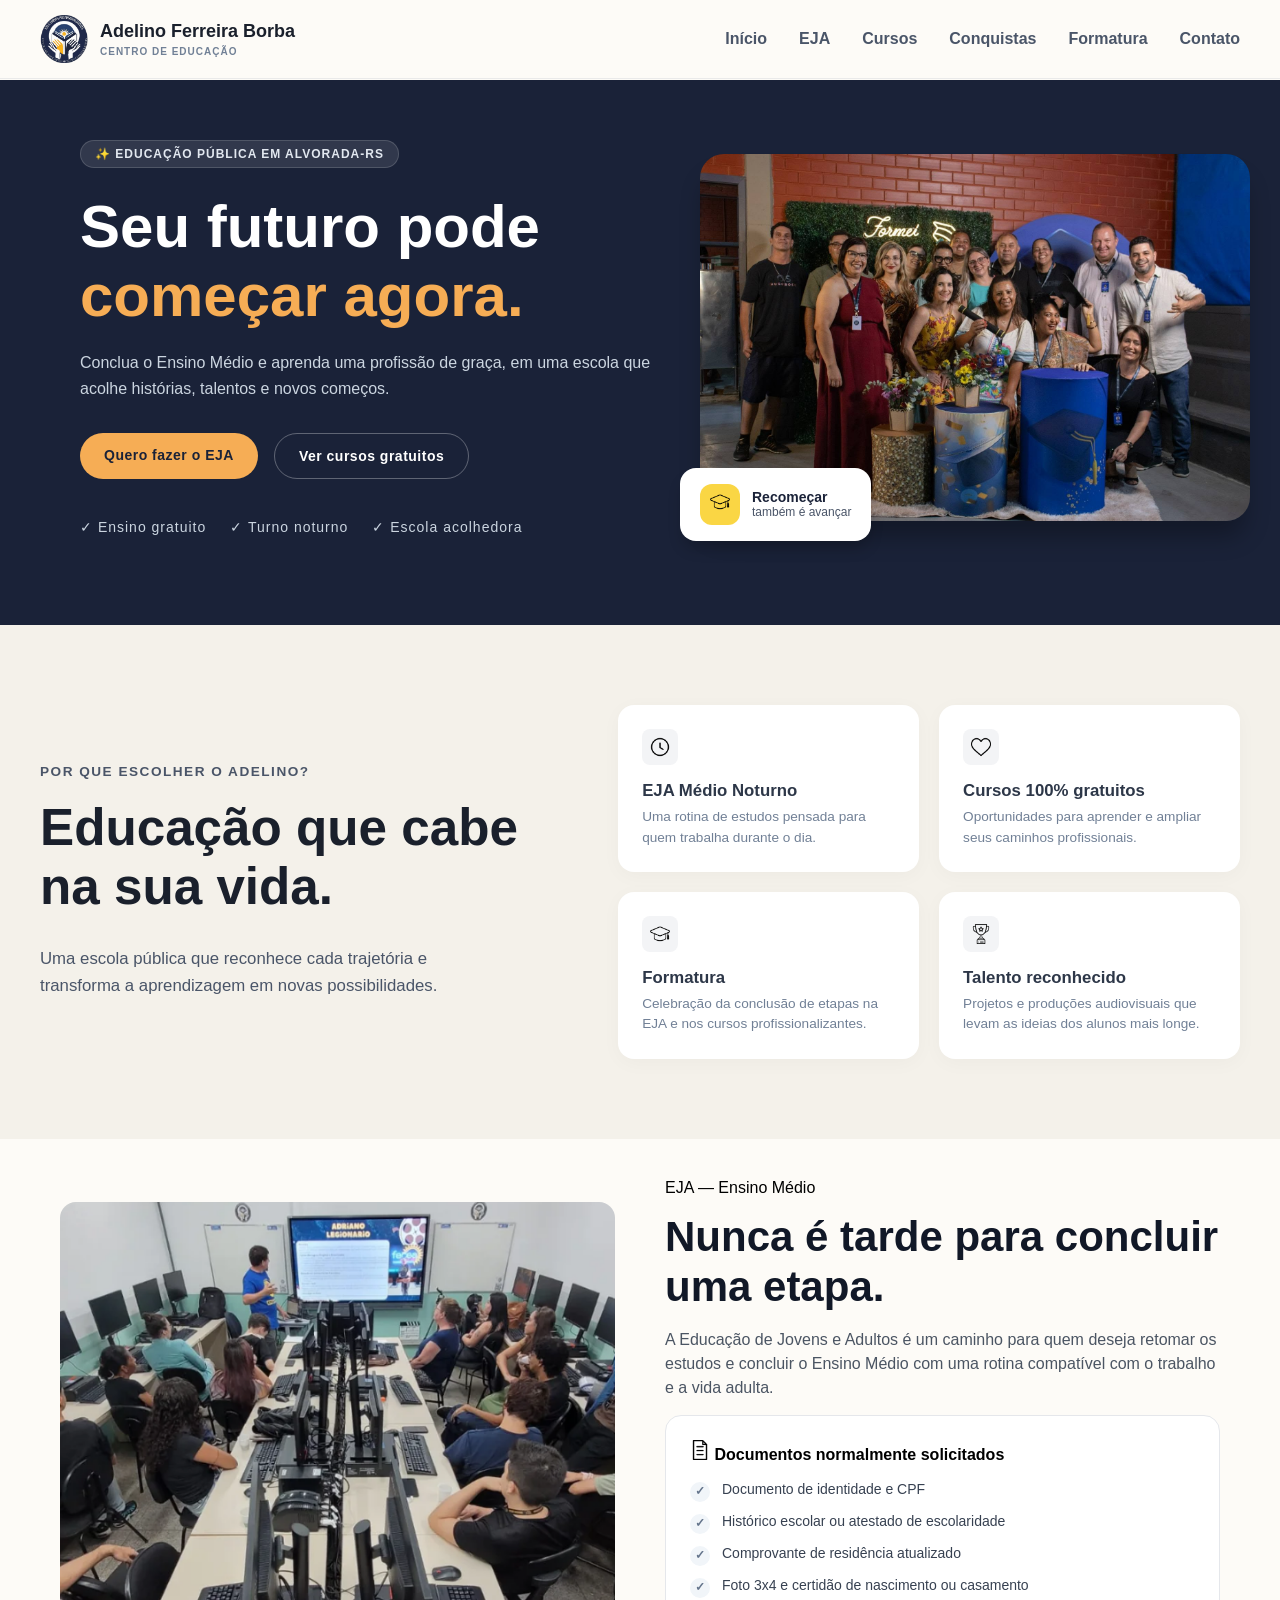
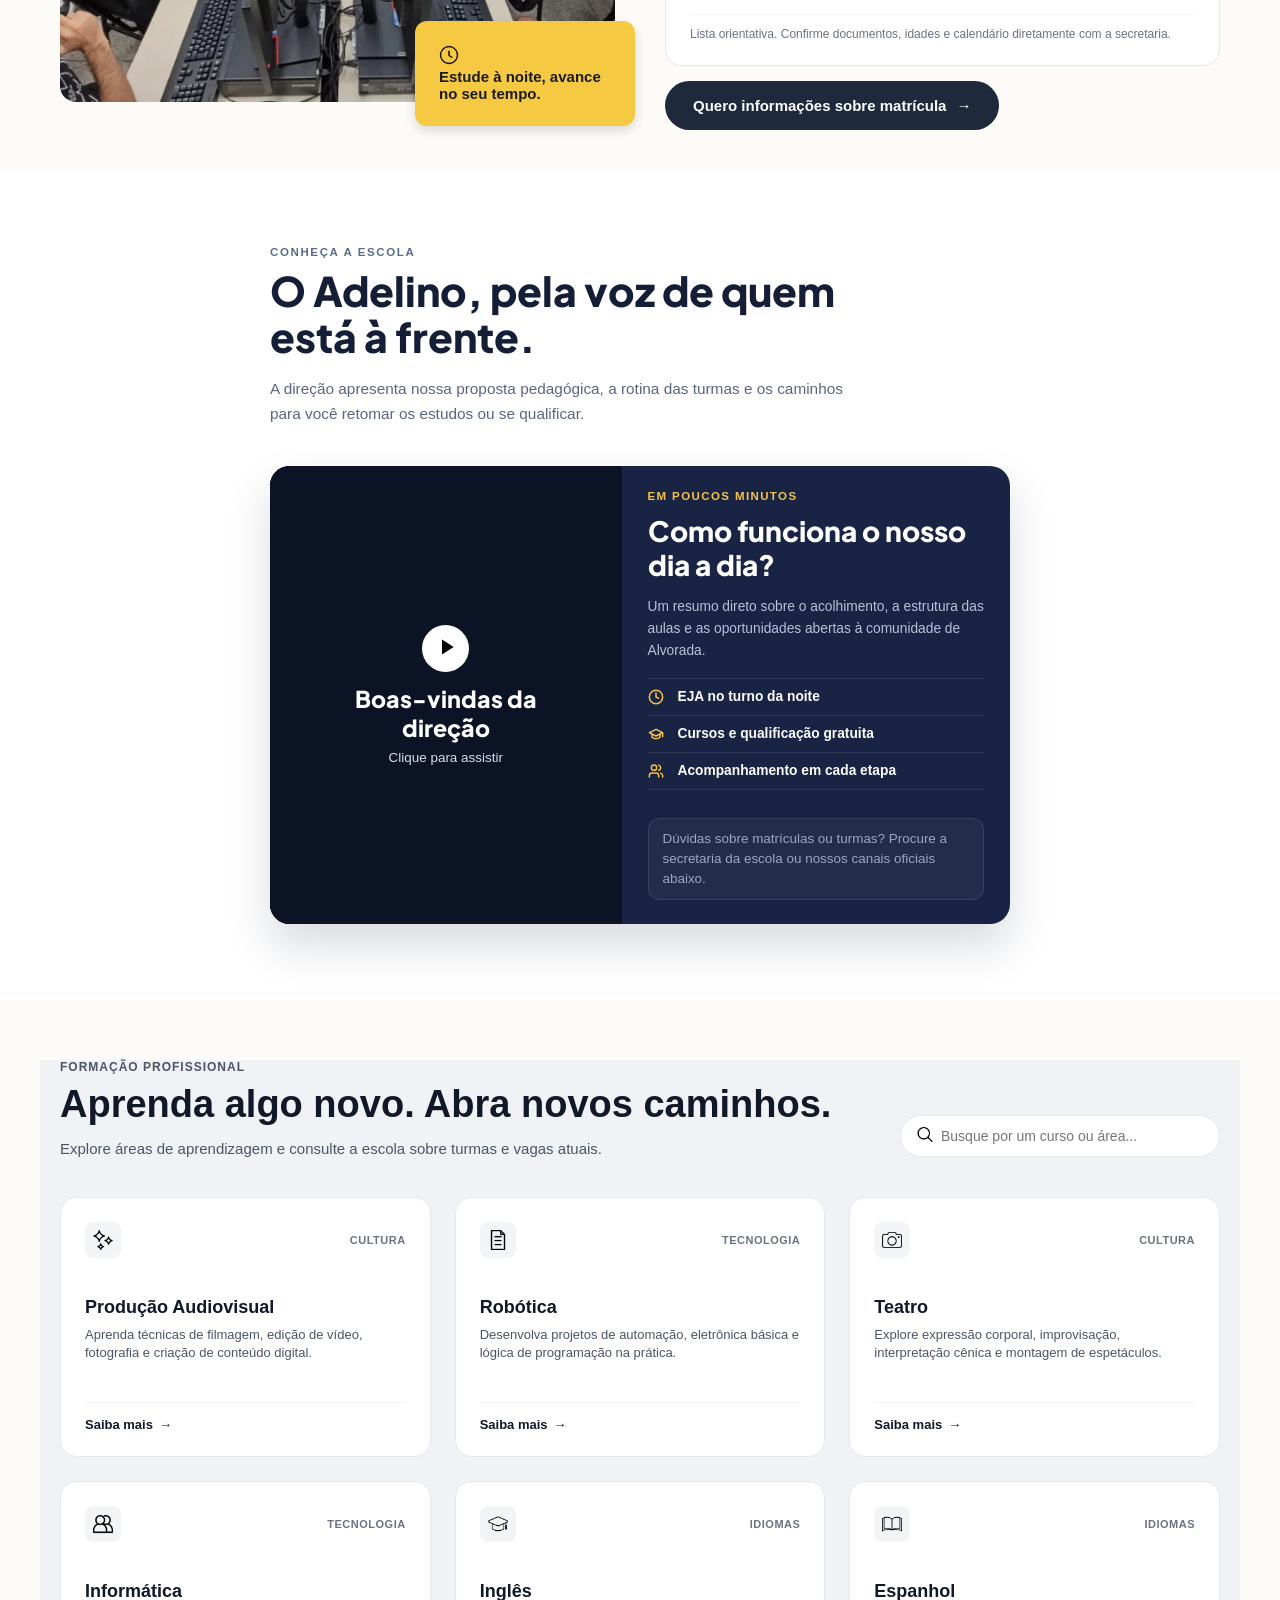
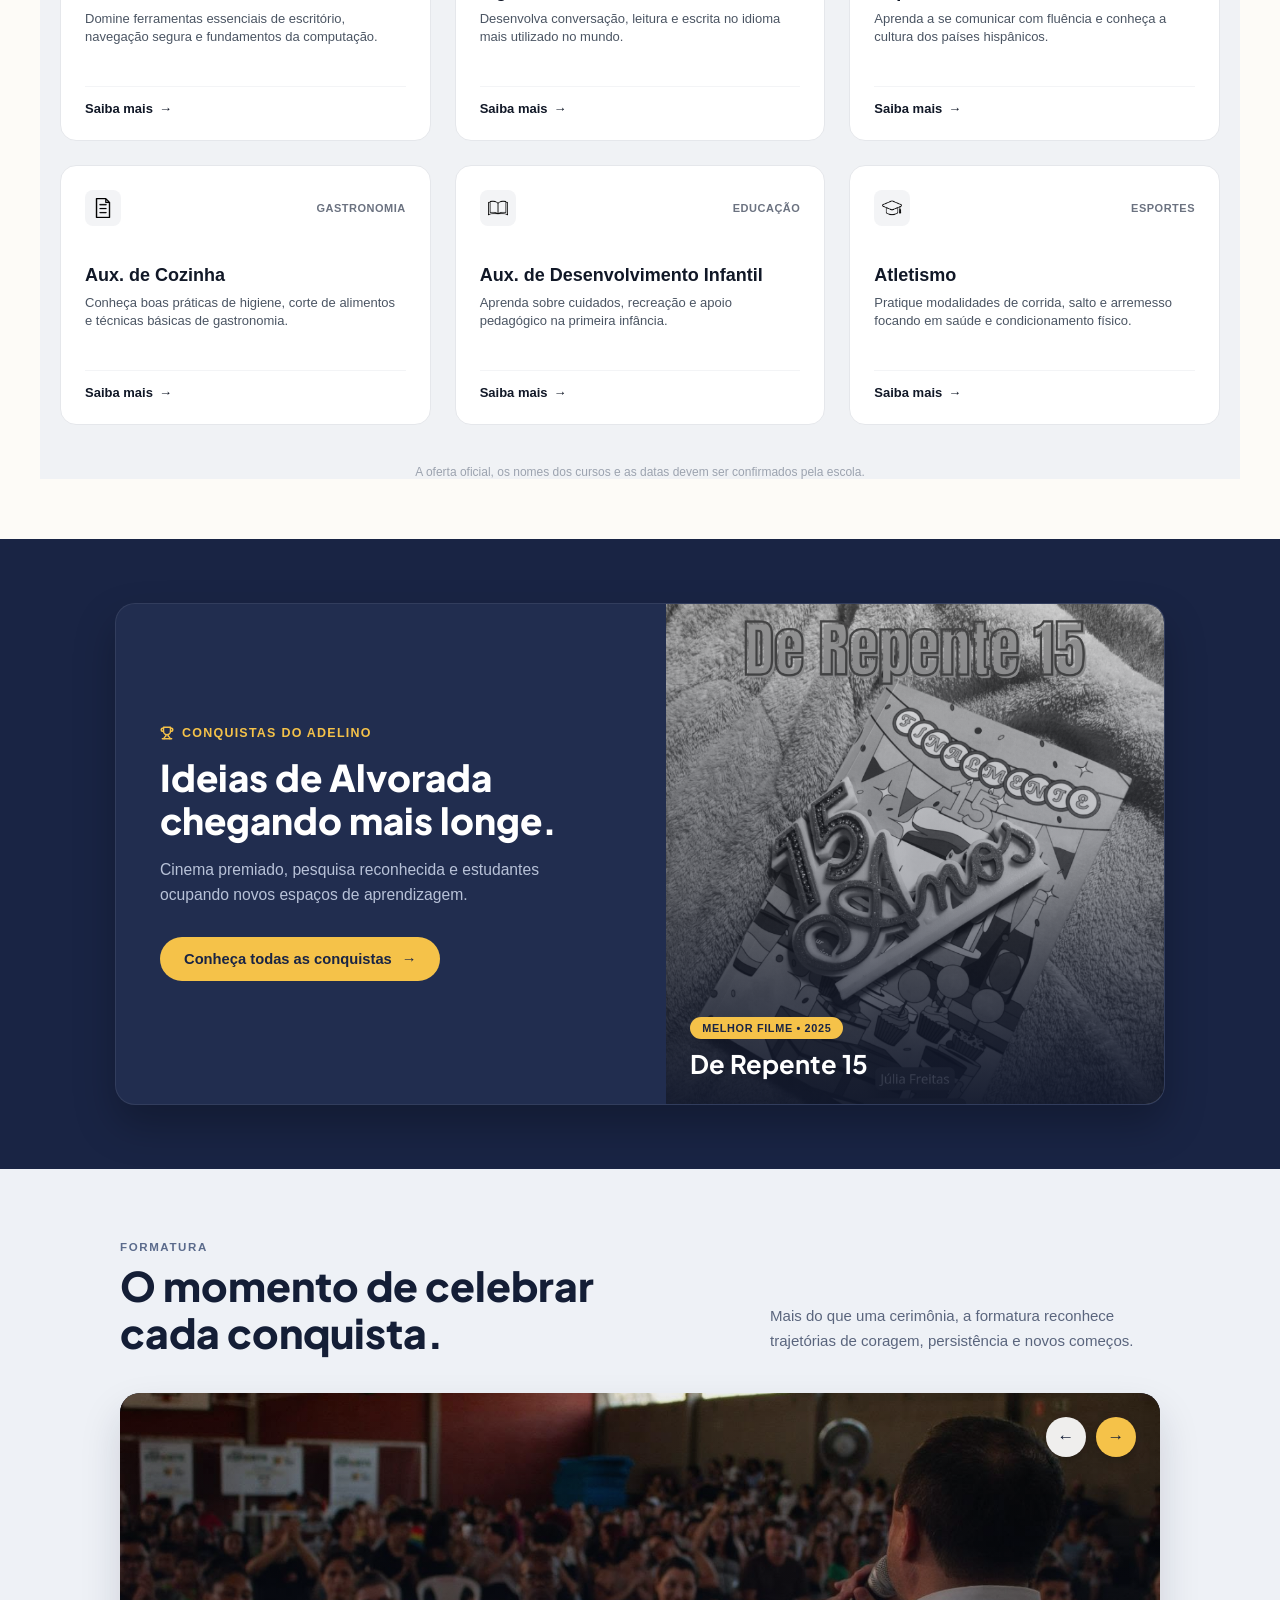
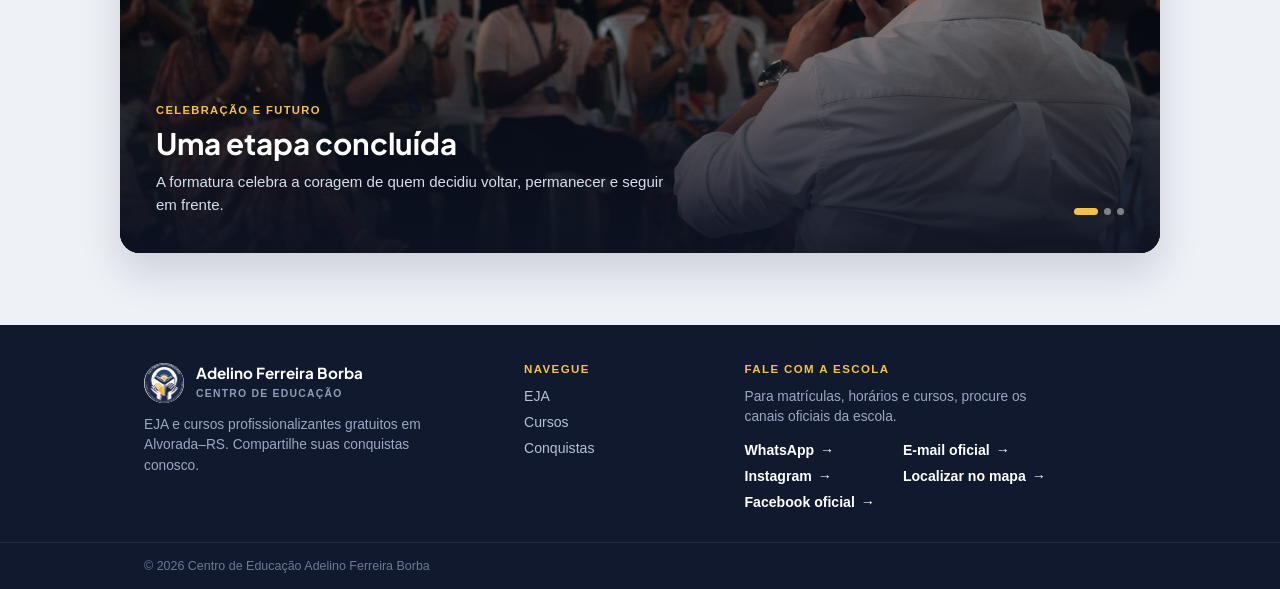
==== commit 609ee908: "incorporei o vídeo do diretor pelo youtube" ====
--- a/index.html
+++ b/index.html
@@ -194,19 +194,26 @@
                 <div class="card-direcao">
 
                     <div class="direcao-video">
-                        <video id="videoDirecao" src="./video-diretor.mp4" preload="metadata">
-                            Seu navegador não suporta vídeos.
-                        </video>
-
-                        <div class="video-overlay" id="overlayVideo">
-                            <button type="button" class="btn-play-mock" id="btnPlayVideo"
-                                aria-label="Reproduzir vídeo da direção">
-                                <svg width="20" height="20" viewBox="0 0 24 24" fill="currentColor">
-                                    <polygon points="6 3 20 12 6 21 6 3"></polygon>
-                                </svg>
-                            </button>
-                            <h3>Boas-vindas da direção</h3>
-                            <p>Clique para assistir</p>
+
+                        <div class="direcao-video">
+                            
+                            <iframe id="youtubePlayer"
+                                src="https://www.youtube.com/embed/mq1QOt0p34k?si=PbdvEbcaddcP6GNf?enablejsapi=1"
+                                title="Boas-vindas da direção" frameborder="0"
+                                allow="accelerometer; autoplay; clipboard-write; encrypted-media; gyroscope; picture-in-picture; web-share"
+                                allowfullscreen>
+                            </iframe>
+
+                            <div class="video-overlay" id="overlayVideo">
+                                <button type="button" class="btn-play-mock" id="btnPlayVideo"
+                                    aria-label="Reproduzir vídeo da direção">
+                                    <svg width="20" height="20" viewBox="0 0 24 24" fill="currentColor">
+                                        <polygon points="6 3 20 12 6 21 6 3"></polygon>
+                                    </svg>
+                                </button>
+                                <h3>Boas-vindas da direção</h3>
+                                <p>Clique para assistir</p>
+                            </div>
                         </div>
                     </div>
 
--- a/CSS/style.css
+++ b/CSS/style.css
@@ -684,11 +684,10 @@
   background-color: #0d1324;
 }
 
-.direcao-video video {
+.direcao-video iframe {
   width: 100%;
   height: 100%;
-  max-width: 100%;
-  object-fit: cover;
+  border: none;
   display: block;
 }
 
@@ -702,11 +701,17 @@
   justify-content: center;
   align-items: center;
   text-align: center;
+  background-color: rgba(13, 19, 36, 0.9); 
+  transition: opacity 0.3s ease;
 }
 
 .btn-play-mock {
   border: none;
   cursor: pointer;
+  background: #ffffff;
+  padding: 12px;
+  border-radius: 50%;
+  margin-bottom: 12px;
   transition: transform 0.2s ease;
 }
 
@@ -735,7 +740,7 @@
 
 .video-overlay.escondido {
   opacity: 0;
-  pointer-events: none;
+  pointer-events: none; 
 }
 
 .direcao-conteudo {
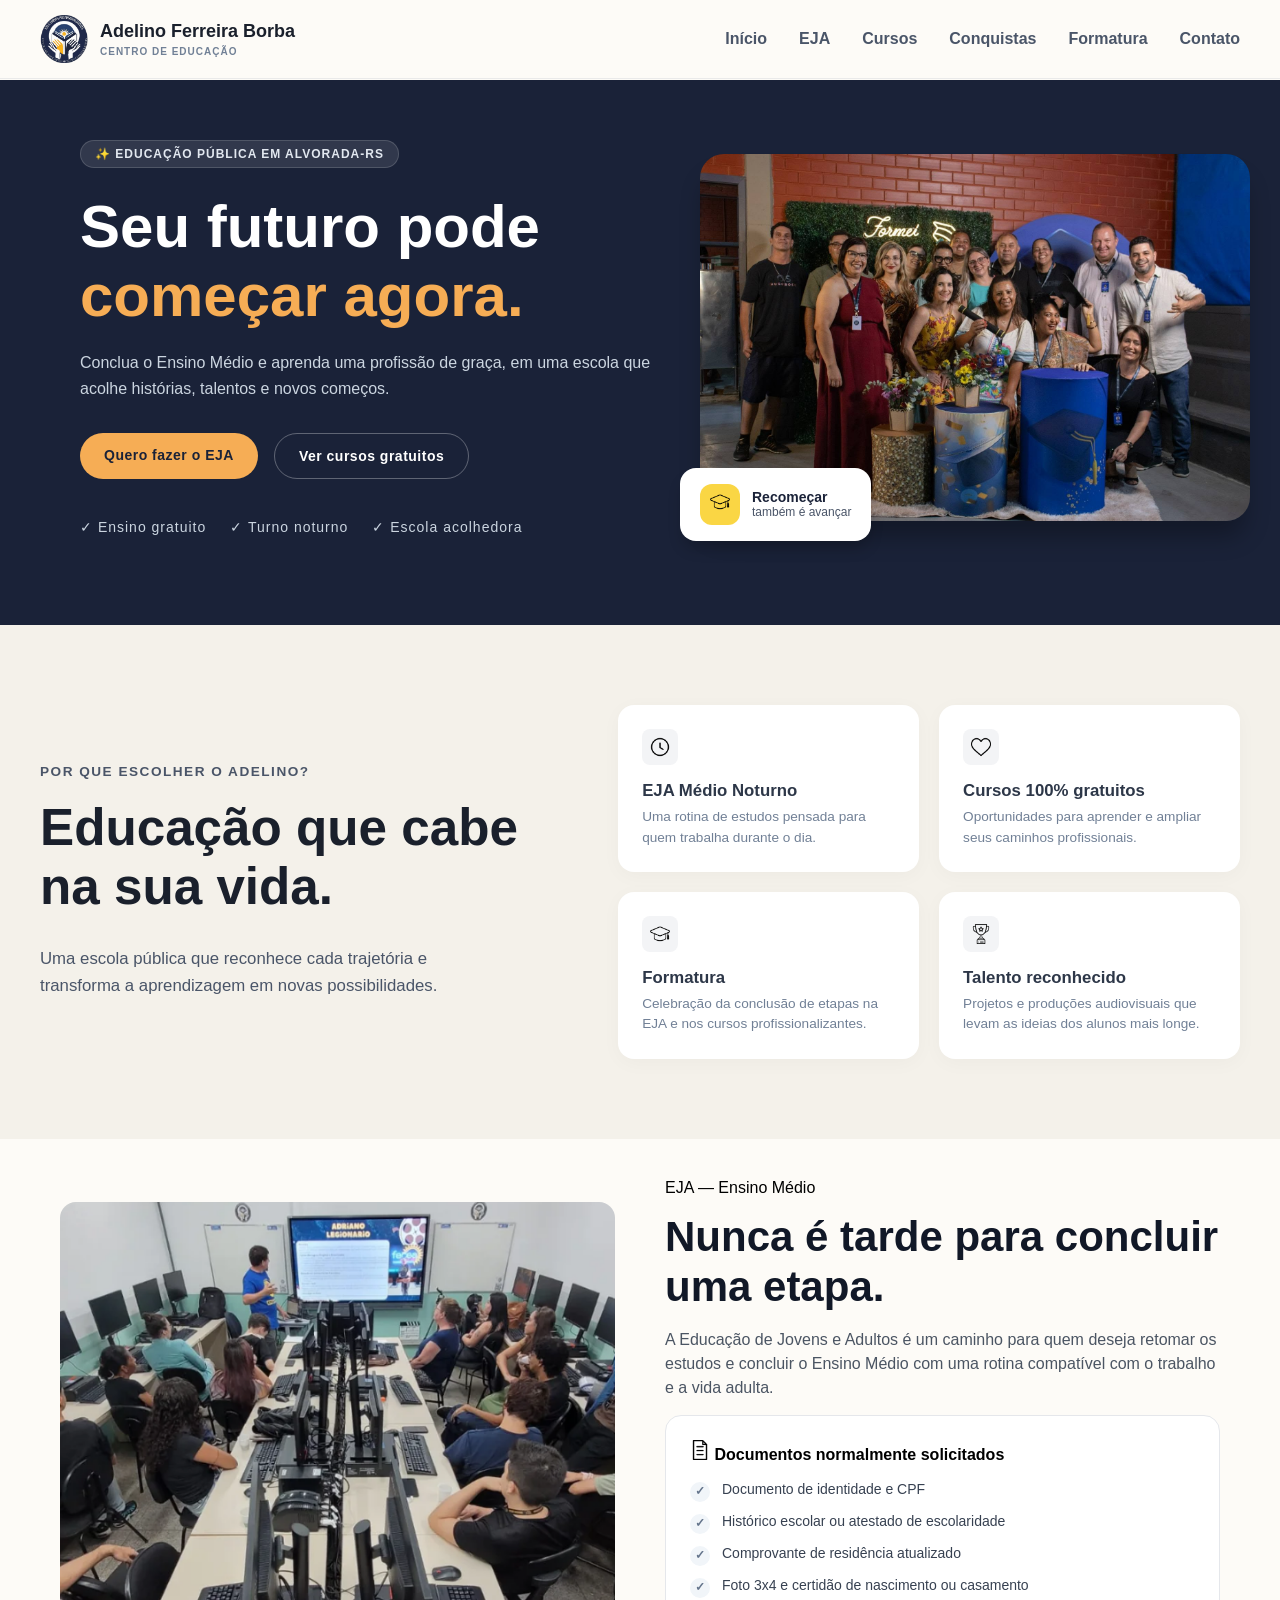
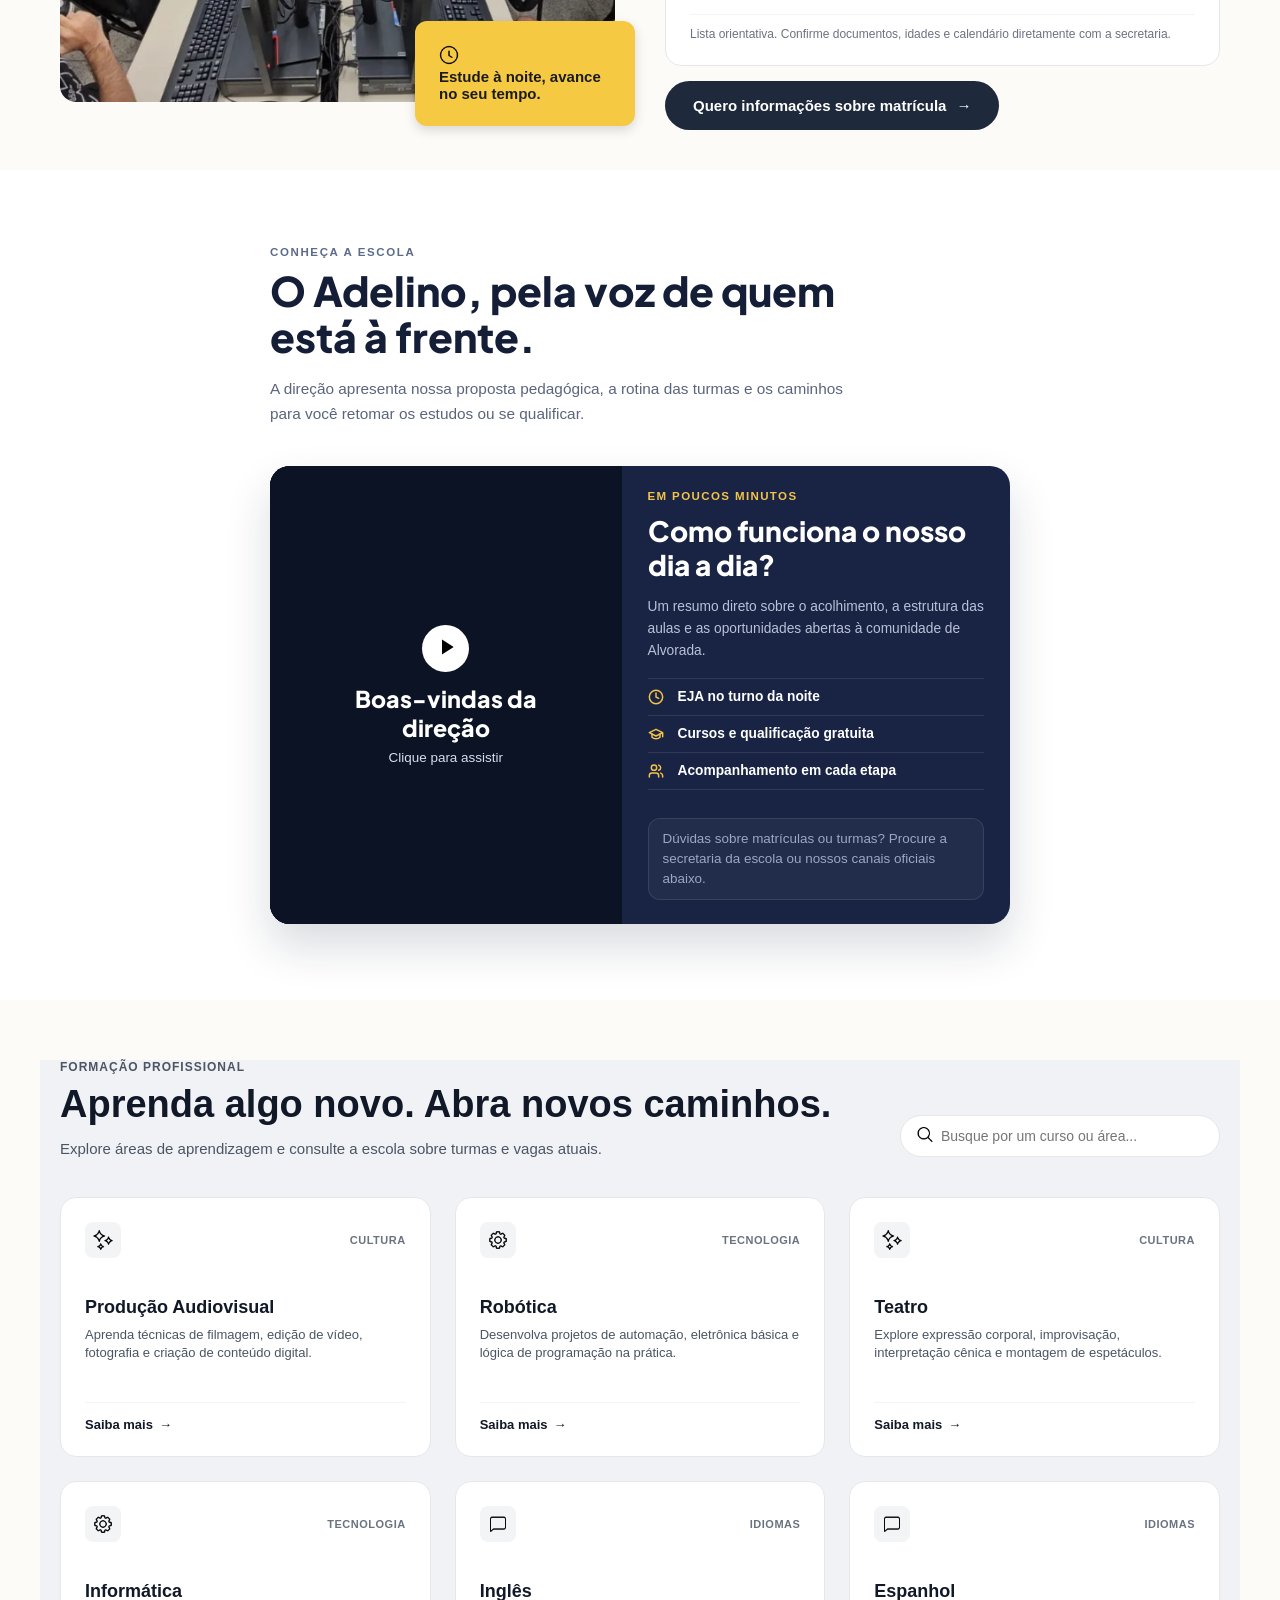
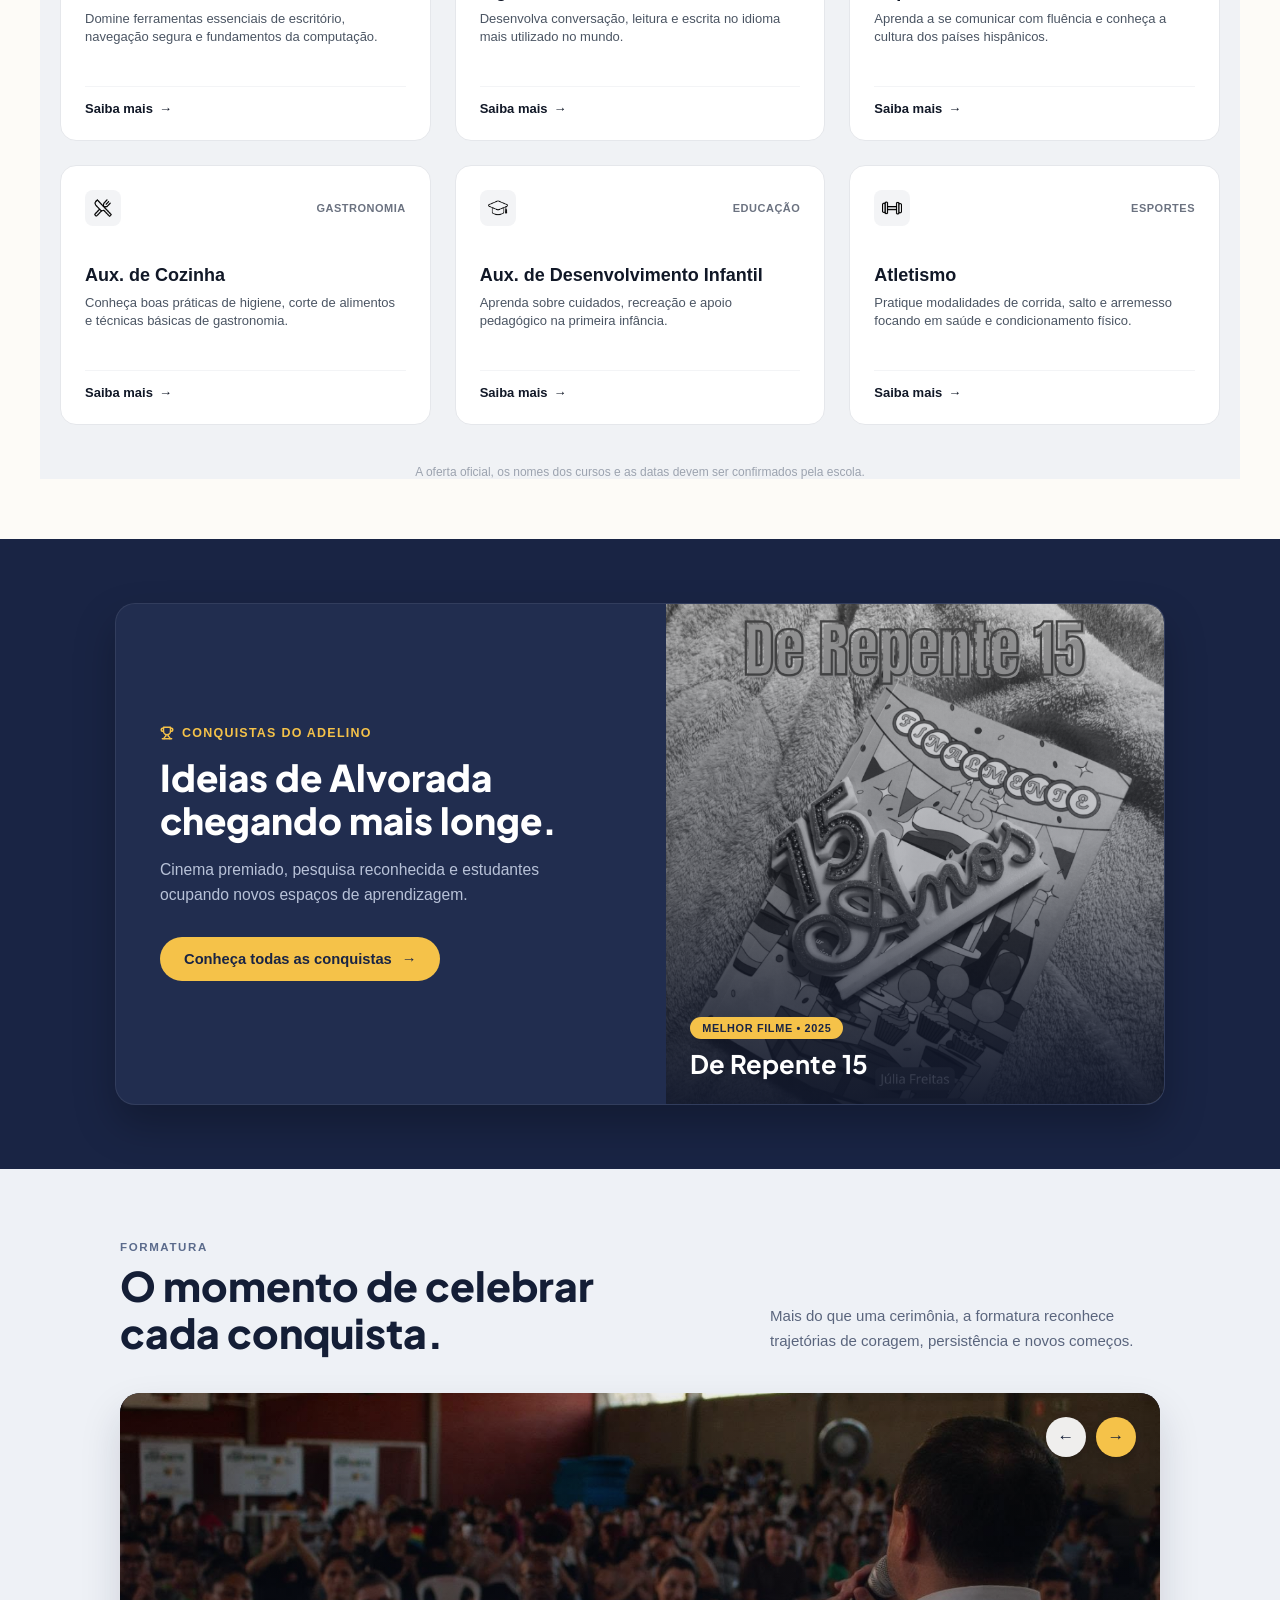
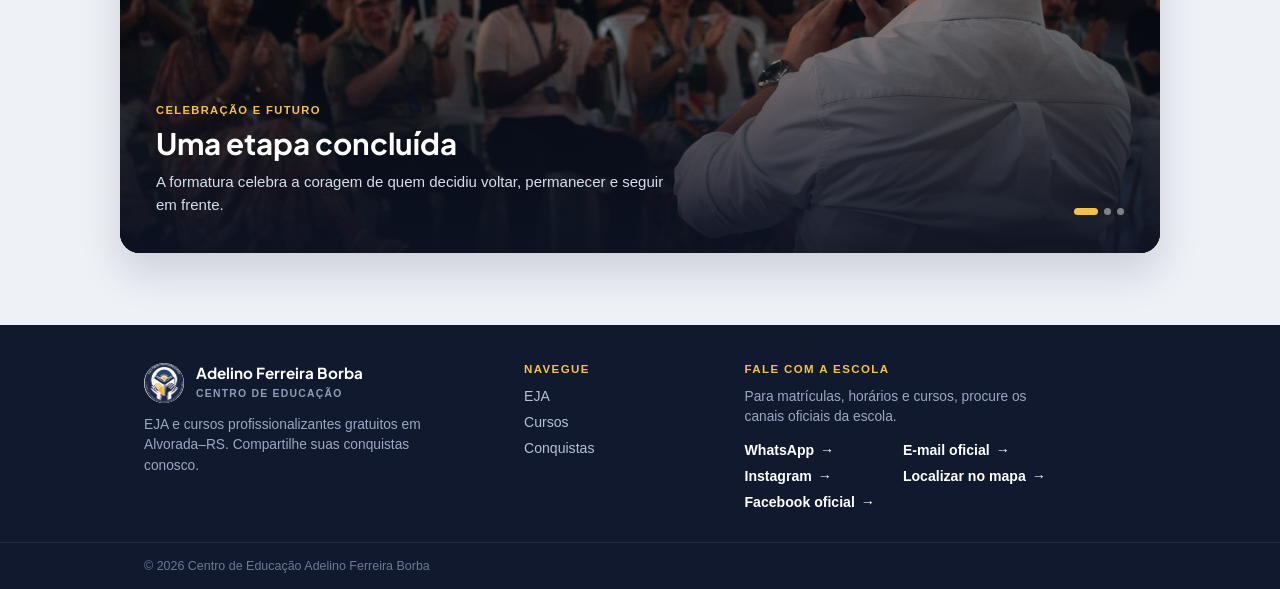
==== commit db5959da: "incorporei o vídeo do google drive e troquei ícones cursos" ====
--- a/index.html
+++ b/index.html
@@ -197,8 +197,8 @@
 
                         <div class="direcao-video">
                             
-                            <iframe id="youtubePlayer"
-                                src="https://www.youtube.com/embed/mq1QOt0p34k?si=PbdvEbcaddcP6GNf?enablejsapi=1"
+                            <iframe id="drivePlayer"
+                                src="https://drive.google.com/file/d/1vJ7XI-4ORhKZ5oE_ZyR6_YwmaumuOJPn/view?usp=drive_linkRhKZ5oE_ZyR6_YwmaumuOJPn/preview"
                                 title="Boas-vindas da direção" frameborder="0"
                                 allow="accelerometer; autoplay; clipboard-write; encrypted-media; gyroscope; picture-in-picture; web-share"
                                 allowfullscreen>
@@ -306,7 +306,7 @@
 
                 <div class="curso-card">
                     <div class="card-top">
-                        <div class="card-icon gestao"><img src="./img/papel.png" alt="ícone folha de papel"
+                        <div class="card-icon gestao"><img src="./img/tecnologia.png" alt="ícone engrenagem"
                                 width="20px"></div>
                         <span class="card-tag">TECNOLOGIA</span>
                     </div>
@@ -321,7 +321,7 @@
 
                 <div class="curso-card">
                     <div class="card-top">
-                        <div class="card-icon cultura"><img src="./img/camera.png" alt="ícone câmera" width="20px">
+                        <div class="card-icon cultura"><img src="./img/brilha.png" alt="ícone brilho" width="20px">
                         </div>
                         <span class="card-tag">CULTURA</span>
                     </div>
@@ -336,7 +336,7 @@
 
                 <div class="curso-card">
                     <div class="card-top">
-                        <div class="card-icon comunicacao"><img src="./img/comercial.png" alt="ícone pessoas"
+                        <div class="card-icon comunicacao"><img src="./img/tecnologia.png" alt="ícone engrenagem"
                                 width="20px"></div>
                         <span class="card-tag">TECNOLOGIA</span>
                     </div>
@@ -352,7 +352,7 @@
 
                 <div class="curso-card">
                     <div class="card-top">
-                        <div class="card-icon carreira"><img src="./img/diplomado.png" alt="ícone capelo" width="20px">
+                        <div class="card-icon carreira"><img src="./img/idiomas.png" alt="ícone balão de fala" width="20px">
                         </div>
                         <span class="card-tag">IDIOMAS</span>
                     </div>
@@ -367,7 +367,7 @@
 
                 <div class="curso-card">
                     <div class="card-top">
-                        <div class="card-icon educacao"><img src="./img/livro.png" alt="ícone livro" width="20px"></div>
+                        <div class="card-icon educacao"><img src="./img/idiomas.png" alt="ícone balão de fala" width="20px"></div>
                         <span class="card-tag">IDIOMAS</span>
                     </div>
                     <div class="card-body">
@@ -382,7 +382,7 @@
 
                 <div class="curso-card">
                     <div class="card-top">
-                        <div class="card-icon carreira"><img src="./img/papel.png" alt="ícone folha de papel"
+                        <div class="card-icon carreira"><img src="./img/gastronomia.png" alt="ícone garfo e faca"
                                 width="20px">
                         </div>
                         <span class="card-tag">GASTRONOMIA</span>
@@ -398,7 +398,7 @@
 
                 <div class="curso-card">
                     <div class="card-top">
-                        <div class="card-icon educacao"><img src="./img/livro.png" alt="ícone livro" width="20px"></div>
+                        <div class="card-icon educacao"><img src="./img/diplomado.png" alt="ícone chapéu de formatura" width="20px"></div>
                         <span class="card-tag">EDUCAÇÃO</span>
                     </div>
                     <div class="card-body">
@@ -412,7 +412,7 @@
 
                 <div class="curso-card">
                     <div class="card-top">
-                        <div class="card-icon carreira"><img src="./img/diplomado.png" alt="ícone capelo" width="20px">
+                        <div class="card-icon carreira"><img src="./img/esportes.png" alt="ícone halter" width="20px">
                         </div>
                         <span class="card-tag">ESPORTES</span>
                     </div>
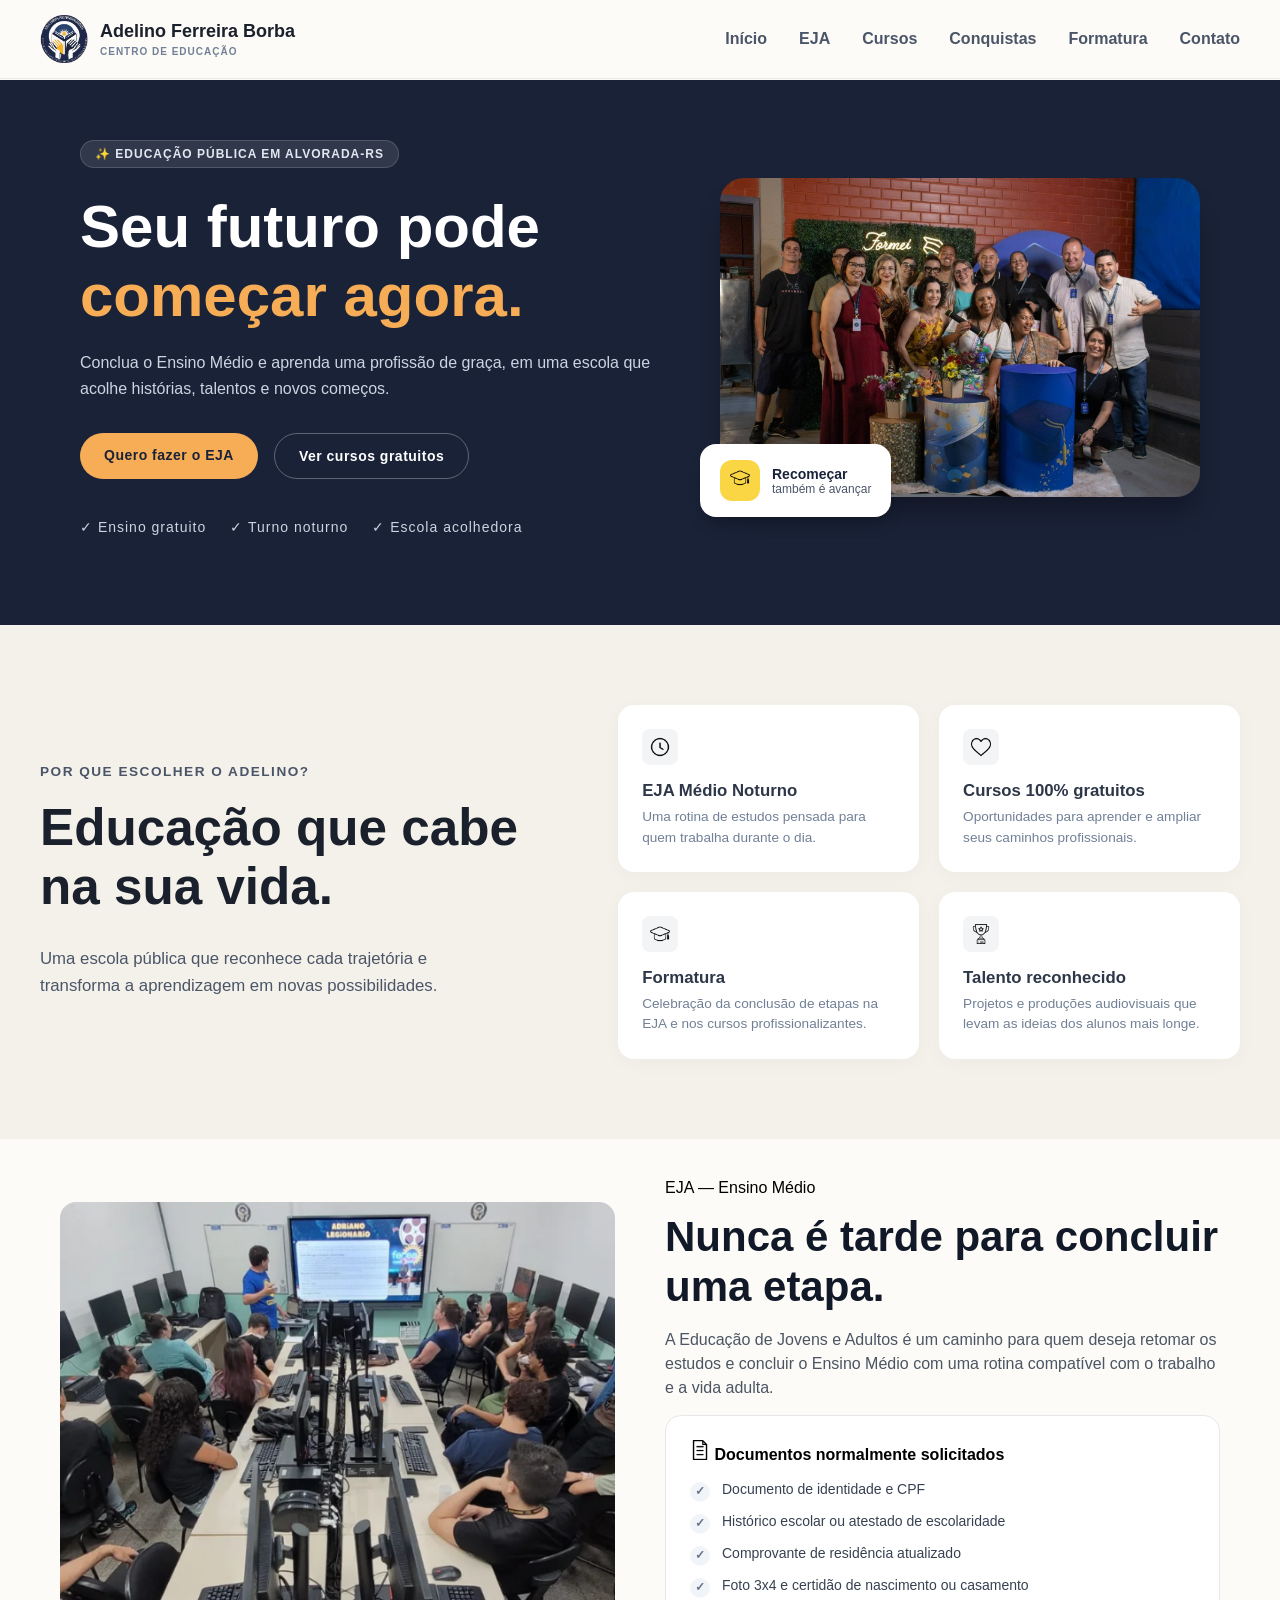
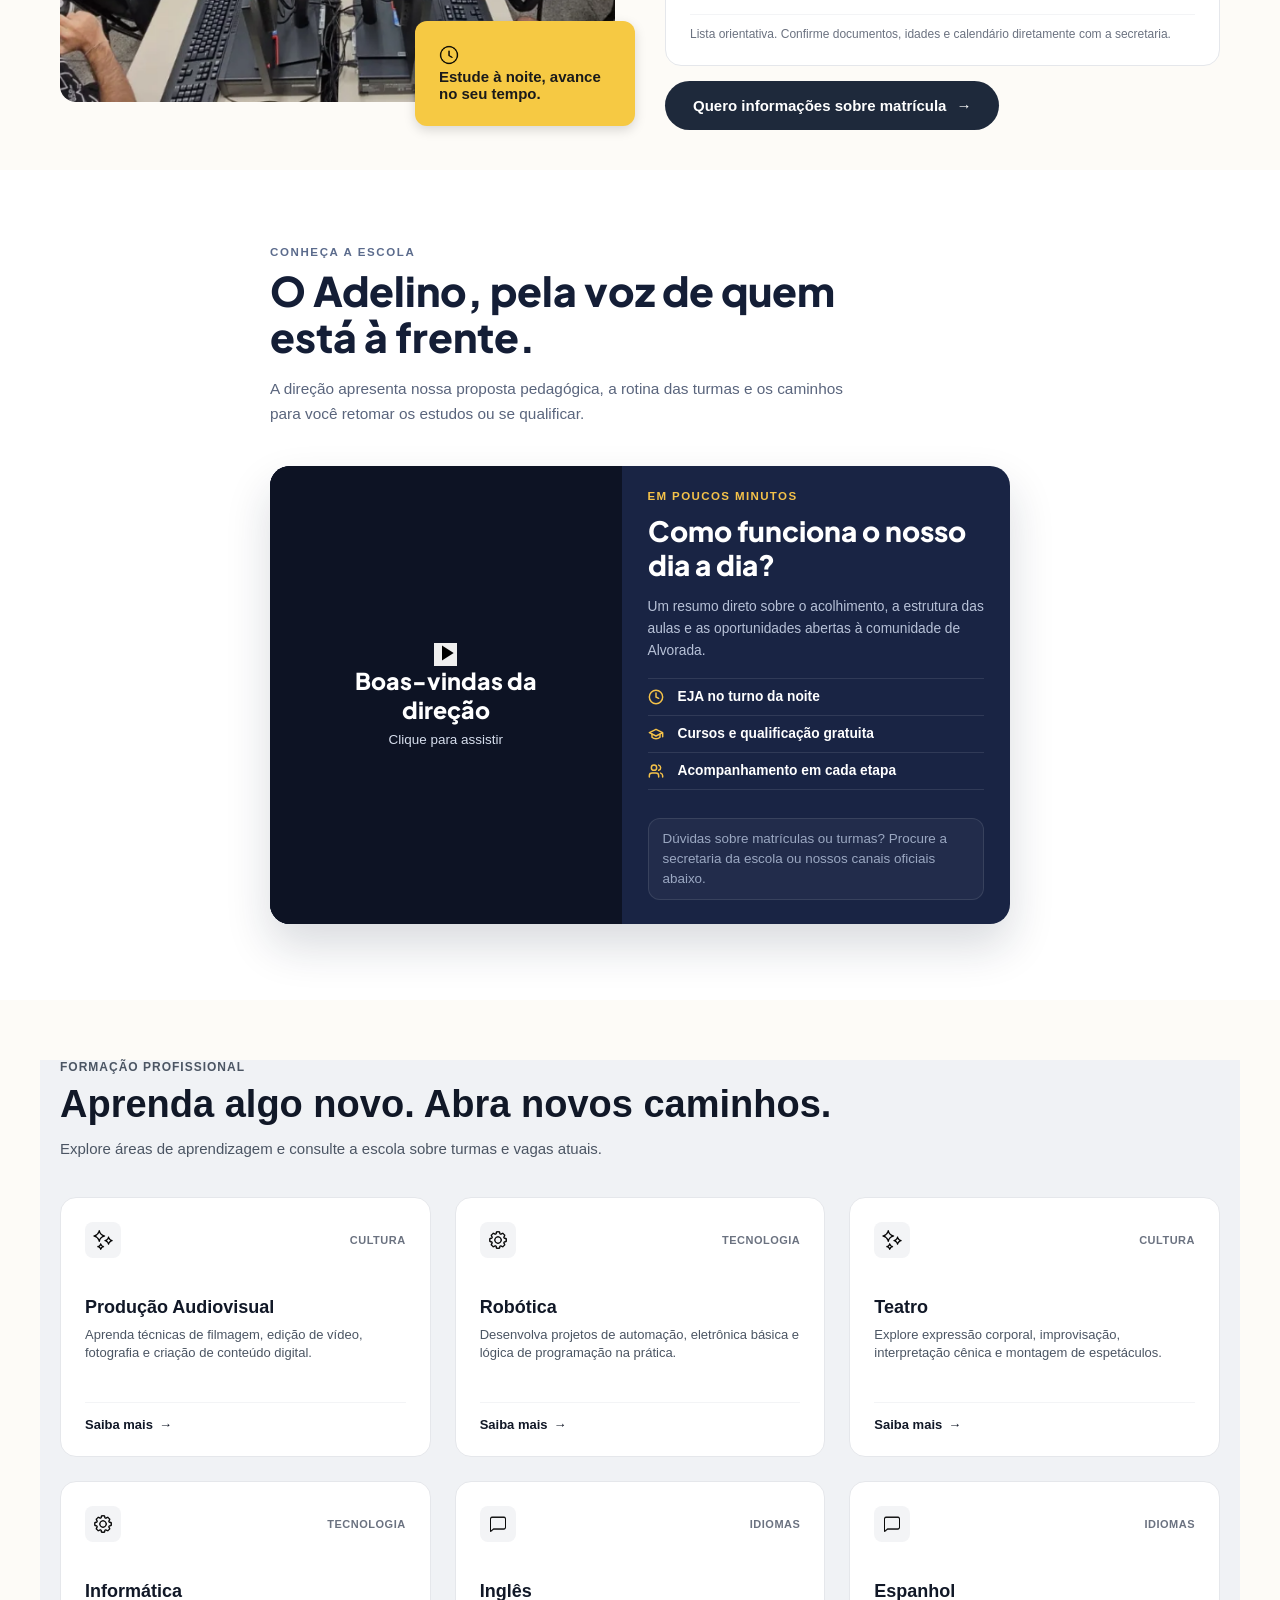
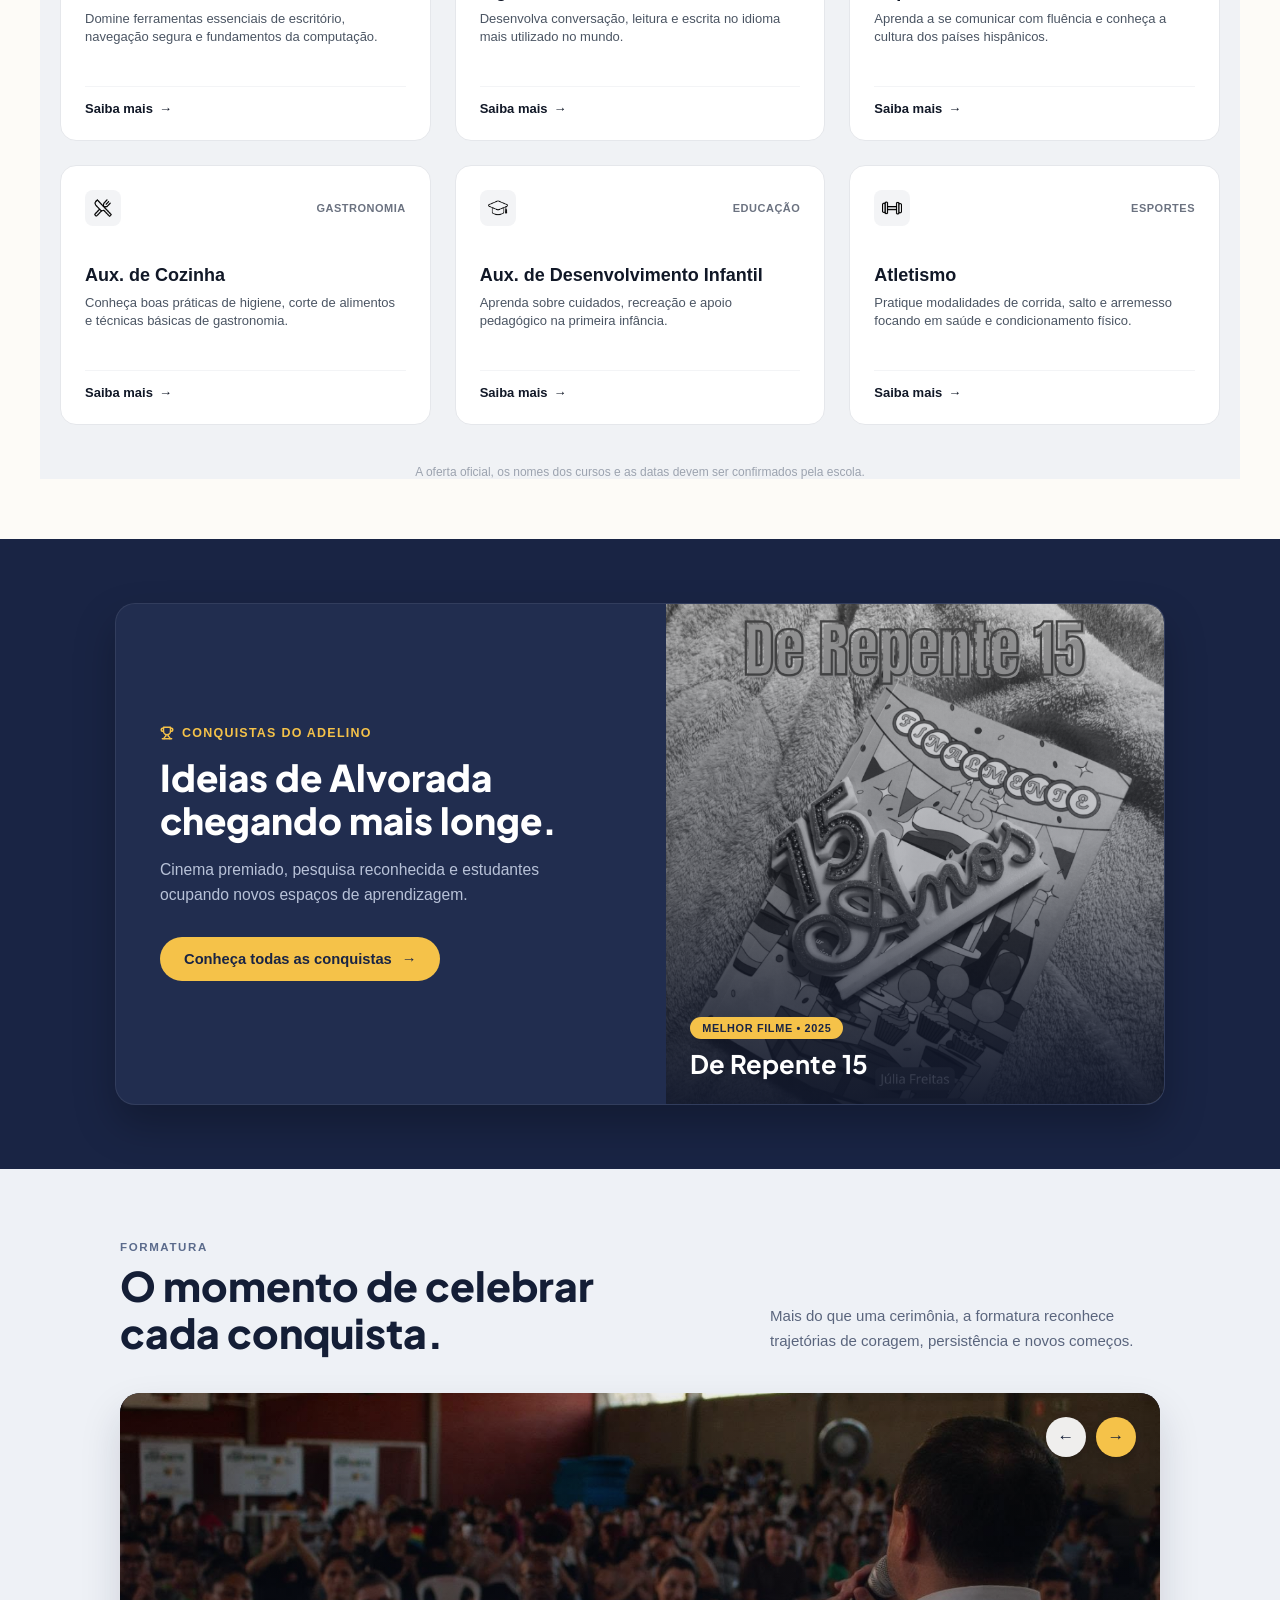
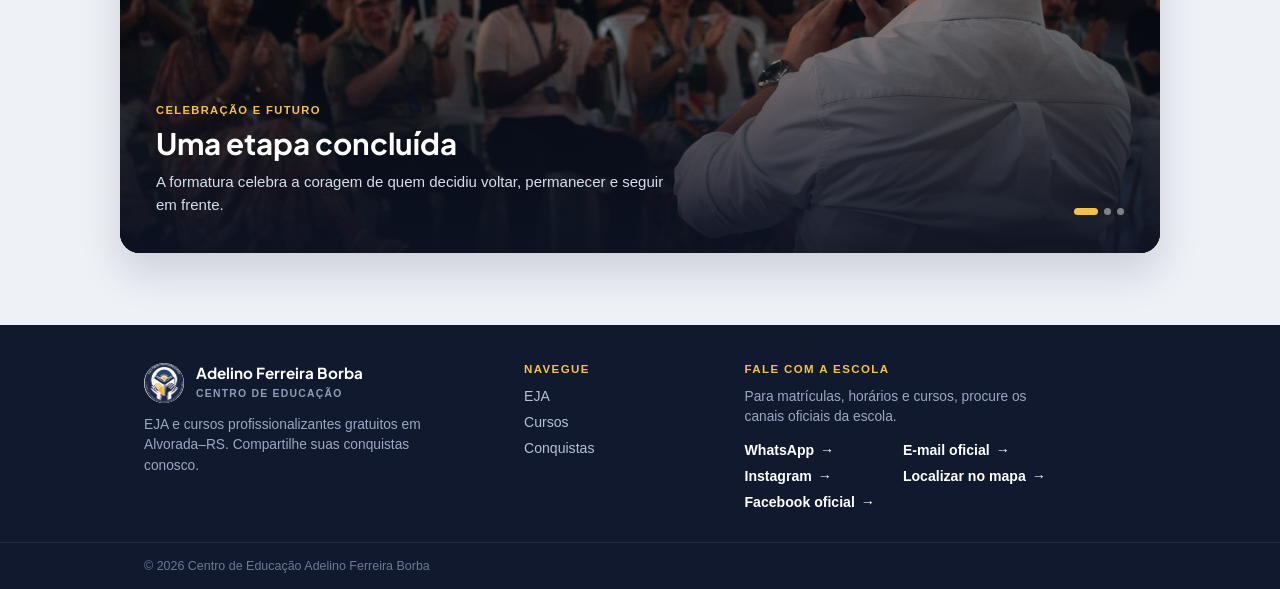
==== commit 396b7a60: "adicionei link whats eja, arrumei video diretor e apaguei pesquisa cursos" ====
--- a/index.html
+++ b/index.html
@@ -172,7 +172,8 @@
                             diretamente com a secretaria.</p>
                     </div>
 
-                    <a href="#" class="eja-cta-button">
+                    <a href="https://wa.me/555134831802?text=Ol%C3%A1%2C%20gostaria%20de%20mais%20informa%C3%A7%C3%B5es%20sobre%20a%20inscri%C3%A7%C3%A3o%20do%20EJA."
+                        class="eja-cta-button" target="_blank">
                         Quero informações sobre matrícula <span>→</span>
                     </a>
                 </div>
@@ -192,17 +193,11 @@
                 </div>
 
                 <div class="card-direcao">
-
                     <div class="direcao-video">
-
                         <div class="direcao-video">
-                            
-                            <iframe id="drivePlayer"
-                                src="https://drive.google.com/file/d/1vJ7XI-4ORhKZ5oE_ZyR6_YwmaumuOJPn/view?usp=drive_linkRhKZ5oE_ZyR6_YwmaumuOJPn/preview"
-                                title="Boas-vindas da direção" frameborder="0"
-                                allow="accelerometer; autoplay; clipboard-write; encrypted-media; gyroscope; picture-in-picture; web-share"
-                                allowfullscreen>
-                            </iframe>
+                            <video id="videoDirecao" src="./video-diretor.mp4" preload="metadata">
+                                Seu navegador não suporta vídeos.
+                            </video>
 
                             <div class="video-overlay" id="overlayVideo">
                                 <button type="button" class="btn-play-mock" id="btnPlayVideo"
@@ -283,10 +278,7 @@
                         atuais.</p>
                 </div>
 
-                <div class="cursos-search">
-                    <span class="search-icon"><img src="./img/lupa.png" alt="ícone lupa" width="20px"></span>
-                    <input type="text" placeholder="Busque por um curso ou área..." class="search-input">
-                </div>
+                
             </div>
 
             <div class="cursos-grid">
@@ -352,7 +344,8 @@
 
                 <div class="curso-card">
                     <div class="card-top">
-                        <div class="card-icon carreira"><img src="./img/idiomas.png" alt="ícone balão de fala" width="20px">
+                        <div class="card-icon carreira"><img src="./img/idiomas.png" alt="ícone balão de fala"
+                                width="20px">
                         </div>
                         <span class="card-tag">IDIOMAS</span>
                     </div>
@@ -367,7 +360,8 @@
 
                 <div class="curso-card">
                     <div class="card-top">
-                        <div class="card-icon educacao"><img src="./img/idiomas.png" alt="ícone balão de fala" width="20px"></div>
+                        <div class="card-icon educacao"><img src="./img/idiomas.png" alt="ícone balão de fala"
+                                width="20px"></div>
                         <span class="card-tag">IDIOMAS</span>
                     </div>
                     <div class="card-body">
@@ -398,7 +392,8 @@
 
                 <div class="curso-card">
                     <div class="card-top">
-                        <div class="card-icon educacao"><img src="./img/diplomado.png" alt="ícone chapéu de formatura" width="20px"></div>
+                        <div class="card-icon educacao"><img src="./img/diplomado.png" alt="ícone chapéu de formatura"
+                                width="20px"></div>
                         <span class="card-tag">EDUCAÇÃO</span>
                     </div>
                     <div class="card-body">
--- a/CSS/style.css
+++ b/CSS/style.css
@@ -8,8 +8,9 @@
 body {
   width: 100%;
   overflow-x: hidden;
-  background-color: #fdfbf7; 
-  margin-top: 80px; /* Compensa o espaço da barra fixa no topo */
+  background-color: #fdfbf7;
+  margin-top: 80px;
+  /* Compensa o espaço da barra fixa no topo */
 }
 
 /* --- CABEÇALHO E BARRA DE NAVEGAÇÃO FIXA --- */
@@ -20,18 +21,20 @@
   padding: 15px 40px;
   background-color: #fdfbf7;
   border-bottom: 1px solid #eaeaea;
-  
-  position: fixed; 
-  top: 0;          
-  left: 0;         
-  width: 100%;     
-  z-index: 1000;   
-}
+
+  position: fixed;
+  top: 0;
+  left: 0;
+  width: 100%;
+  z-index: 1000;
+}
+
 .logo-link {
   text-decoration: none;
   display: flex;
   gap: 12px;
 }
+
 .logo-container {
   display: flex;
   align-items: center;
@@ -45,12 +48,12 @@
 
 .logo-texto {
   display: flex;
-  flex-direction: column; 
-  align-items: flex-start; 
-  justify-content: center; 
-}
-
-.logo-texto h1, 
+  flex-direction: column;
+  align-items: flex-start;
+  justify-content: center;
+}
+
+.logo-texto h1,
 .logo-texto p {
   margin: 0;
   padding: 0;
@@ -111,7 +114,7 @@
 
   /* Mostra o botão hambúrguer no celular */
   .menu-toggle {
-    display: flex; 
+    display: flex;
   }
 
   /* Painel de links que abre ao clicar no hambúrguer */
@@ -146,482 +149,498 @@
 
 /* --- HERO SECTION --- */
 .hero-section {
-    background-color: #1a2238; 
-    color: #ffffff;
-    display: flex;
-    justify-content: space-between;
-    align-items: center;
-    padding: 60px 80px 90px 80px;
-    gap: 40px;
-    position: relative;
-    overflow: visible;
+  background-color: #1a2238;
+  color: #ffffff;
+  display: flex;
+  justify-content: space-between;
+  align-items: center;
+  padding: 60px 80px 90px 80px;
+  gap: 40px;
+  position: relative;
+  overflow: visible;
 }
 
 .hero-conteudo {
-    max-width: 600px;
+  max-width: 600px;
 }
 
 .hero-badge {
-    display: inline-block;
-    background-color: rgba(255, 255, 255, 0.1);
-    color: #e2e8f0;
-    padding: 6px 14px;
-    border-radius: 20px;
-    font-size: 12px;
-    font-weight: 600;
-    margin-bottom: 24px;
-    border: 1px solid rgba(255, 255, 255, 0.15);
-    letter-spacing: 1px;
+  display: inline-block;
+  background-color: rgba(255, 255, 255, 0.1);
+  color: #e2e8f0;
+  padding: 6px 14px;
+  border-radius: 20px;
+  font-size: 12px;
+  font-weight: 600;
+  margin-bottom: 24px;
+  border: 1px solid rgba(255, 255, 255, 0.15);
+  letter-spacing: 1px;
 }
 
 .hero-conteudo h1 {
-    font-size: 60px;
-    font-weight: 800;
-    line-height: 1.15;
-    margin-bottom: 20px;
+  font-size: 60px;
+  font-weight: 800;
+  line-height: 1.15;
+  margin-bottom: 20px;
 }
 
 .destaque-amarelo {
-    color: #f6ad55; 
+  color: #f6ad55;
 }
 
 .hero-descricao {
-    font-size: 16px;
-    color: #cbd5e0;
-    line-height: 1.6;
-    margin-bottom: 32px;
+  font-size: 16px;
+  color: #cbd5e0;
+  line-height: 1.6;
+  margin-bottom: 32px;
 }
 
 .hero-botoes {
-    display: flex;
-    gap: 16px;
-    margin-bottom: 40px;
-    letter-spacing: 0.5px;
+  display: flex;
+  gap: 16px;
+  margin-bottom: 40px;
+  letter-spacing: 0.5px;
 }
 
 .btn-amarelo {
-    background-color: #f6ad55;
-    color: #1a2238;
-    padding: 14px 24px;
-    border-radius: 30px;
-    text-decoration: none;
-    font-weight: 700;
-    font-size: 14px;
+  background-color: #f6ad55;
+  color: #1a2238;
+  padding: 14px 24px;
+  border-radius: 30px;
+  text-decoration: none;
+  font-weight: 700;
+  font-size: 14px;
 }
 
 .btn-amarelo:hover {
-    background-color: #ed8936;
+  background-color: #ed8936;
 }
 
 .btn-transparente {
-    background-color: transparent;
-    color: #ffffff;
-    border: 1px solid rgba(255, 255, 255, 0.3);
-    padding: 14px 24px;
-    border-radius: 30px;
-    text-decoration: none;
-    font-weight: 600;
-    font-size: 14px;
+  background-color: transparent;
+  color: #ffffff;
+  border: 1px solid rgba(255, 255, 255, 0.3);
+  padding: 14px 24px;
+  border-radius: 30px;
+  text-decoration: none;
+  font-weight: 600;
+  font-size: 14px;
 }
 
 .btn-transparente:hover {
-    background-color: #ffffff0d;
+  background-color: #ffffff0d;
 }
 
 .hero-beneficios {
-    display: flex;
-    gap: 24px;
-    font-size: 14px;
-    color: #cbd5e0;
-    letter-spacing: 1px;
+  display: flex;
+  gap: 24px;
+  font-size: 14px;
+  color: #cbd5e0;
+  letter-spacing: 1px;
 }
 
 .hero-imagem-container {
-    position: relative;
-    max-width: 500px;
+  position: relative;
+  width: 100%;
+  max-width: 500px;
+  flex: 1;
 }
 
 .hero-img {
-    max-width: 550px;
-    border-radius: 24px;
-    object-fit: cover;
-    display: block;
-    box-shadow: 0 20px 25px -5px rgba(0, 0, 0, 0.3);
+  width: 100%;
+  max-width: 100%;
+  height: auto;
+  max-height: 460px;
+  border-radius: 24px;
+  object-fit: cover;
+  display: block;
+  box-shadow: 0 20px 25px -5px rgba(0, 0, 0, 0.3);
 }
 
 .card-flutuante {
-    position: absolute;
-    bottom: -20px;
-    left: -20px;
-    background-color: #ffffff;
-    color: #1a2238;
-    padding: 16px 20px;
-    border-radius: 16px;
-    display: flex;
-    align-items: center;
+  position: absolute;
+  bottom: -20px;
+  left: -20px;
+  max-width: calc(100% - 24px);
+  background-color: #ffffff;
+  color: #1a2238;
+  padding: 16px 20px;
+  border-radius: 16px;
+  display: flex;
+  align-items: center;
+  gap: 12px;
+  box-shadow: 0 10px 15px -3px rgba(0, 0, 0, 0.2);
+}
+
+.card-icone {
+  background-color: #fad644;
+  padding: 10px;
+  border-radius: 12px;
+  font-size: 18px;
+}
+
+.card-texto strong {
+  font-size: 14px;
+  display: block;
+}
+
+.card-texto p {
+  font-size: 12px;
+  color: #4a5568;
+  margin: 0;
+}
+
+@media (max-width: 900px) {
+  .hero-section {
+    flex-direction: column;
+    padding: 32px 20px 44px 20px;
+    text-align: center;
+  }
+
+  .hero-imagem-container {
+    max-width: 100%;
+  }
+
+  .hero-img {
+    max-height: 340px;
+  }
+
+  .hero-conteudo h1 {
+    font-size: 36px;
+  }
+
+  .hero-botoes {
+    justify-content: center;
+    flex-direction: column;
+  }
+
+  .hero-beneficios {
+    justify-content: center;
+    flex-wrap: wrap;
     gap: 12px;
-    box-shadow: 0 10px 15px -3px rgba(0, 0, 0, 0.2);
-}
-
-.card-icone {
-    background-color: #fad644;
-    padding: 10px;
-    border-radius: 12px;
-    font-size: 18px;
-}
-
-.card-texto strong {
-    font-size: 14px;
-    display: block;
-}
-
-.card-texto p {
-    font-size: 12px;
-    color: #4a5568;
-    margin: 0;
-}
-
-@media (max-width: 900px) {
-    .hero-section {
-        flex-direction: column;
-        padding: 20px 20px;
-        text-align: center;
-    }
-
-    .hero-conteudo h1 {
-        font-size: 36px;
-    }
-
-    .hero-botoes {
-        justify-content: center;
-        flex-direction: column;
-    }
-
-    .hero-beneficios {
-        justify-content: center;
-        flex-wrap: wrap;
-        gap: 12px;
-    }
-
-    .card-flutuante {
-        left: 10px;
-        bottom: -15px;
-    }
+  }
+
+  .card-flutuante {
+    left: 12px;
+    right: 12px;
+    bottom: -16px;
+    text-align: left;
+  }
 }
 
 /* --- DIFERENCIAIS SECTION --- */
 .diferenciais-section {
-    background-color: #F4F1EA; 
-    color: #2D3748;
-    display: flex;
+  background-color: #F4F1EA;
+  color: #2D3748;
+  display: flex;
+  align-items: center;
+  justify-content: center;
+  padding: 80px 20px;
+}
+
+.container-diferenciais {
+  max-width: 1200px;
+  width: 100%;
+  display: grid;
+  grid-template-columns: 1fr 1.2fr;
+  gap: 60px;
+  align-items: center;
+}
+
+.diferenciais-text {
+  display: flex;
+  flex-direction: column;
+  gap: 20px;
+}
+
+.diferenciais-text .subtitle {
+  font-size: 0.85rem;
+  font-weight: 700;
+  letter-spacing: 1.5px;
+  color: #4A5568;
+  text-transform: uppercase;
+}
+
+.diferenciais-text h2 {
+  font-size: 3.2rem;
+  font-weight: 800;
+  color: #1A202C;
+  line-height: 1.15;
+}
+
+.diferenciais-text .description {
+  font-size: 1.05rem;
+  color: #4A5568;
+  line-height: 1.6;
+  margin-top: 10px;
+  max-width: 420px;
+}
+
+.cards-grid {
+  display: grid;
+  grid-template-columns: repeat(2, 1fr);
+  gap: 20px;
+}
+
+.card {
+  background-color: #FFFFFF;
+  padding: 24px;
+  border-radius: 16px;
+  box-shadow: 0 4px 20px rgba(0, 0, 0, 0.03);
+  display: flex;
+  flex-direction: column;
+  gap: 16px;
+  transition: transform 0.2s ease, box-shadow 0.2s ease;
+}
+
+.card:hover {
+  transform: translateY(-4px);
+  box-shadow: 0 6px 24px rgba(0, 0, 0, 0.06);
+}
+
+.card-icon {
+  width: 40px;
+  height: 40px;
+  background-color: #F7FAFC;
+  border-radius: 10px;
+  display: flex;
+  align-items: center;
+  justify-content: center;
+  font-size: 1.2rem;
+}
+
+.card-content h3 {
+  font-size: 1.05rem;
+  font-weight: 700;
+  color: #2D3748;
+  margin-bottom: 6px;
+}
+
+.card-content p {
+  font-size: 0.85rem;
+  color: #718096;
+  line-height: 1.5;
+}
+
+@media (max-width: 900px) {
+  .container-diferenciais {
+    grid-template-columns: 1fr;
+    gap: 40px;
+  }
+
+  .diferenciais-text {
+    text-align: center;
     align-items: center;
-    justify-content: center;
-    padding: 80px 20px;
-}
-
-.container-diferenciais {
-    max-width: 1200px;
-    width: 100%;
-    display: grid;
-    grid-template-columns: 1fr 1.2fr;
-    gap: 60px;
-    align-items: center;
-}
-
-.diferenciais-text {
-    display: flex;
-    flex-direction: column;
-    gap: 20px;
-}
-
-.diferenciais-text .subtitle {
-    font-size: 0.85rem;
-    font-weight: 700;
-    letter-spacing: 1.5px;
-    color: #4A5568;
-    text-transform: uppercase;
-}
-
-.diferenciais-text h2 {
-    font-size: 3.2rem;
-    font-weight: 800;
-    color: #1A202C;
-    line-height: 1.15;
-}
-
-.diferenciais-text .description {
-    font-size: 1.05rem;
-    color: #4A5568;
-    line-height: 1.6;
-    margin-top: 10px;
-    max-width: 420px;
-}
-
-.cards-grid {
-    display: grid;
-    grid-template-columns: repeat(2, 1fr);
-    gap: 20px;
-}
-
-.card {
-    background-color: #FFFFFF;
-    padding: 24px;
-    border-radius: 16px;
-    box-shadow: 0 4px 20px rgba(0, 0, 0, 0.03);
-    display: flex;
-    flex-direction: column;
+  }
+
+  .diferenciais-text h2 {
+    font-size: 2.5rem;
+  }
+}
+
+@media (max-width: 600px) {
+  .diferenciais-section {
+    padding: 50px 20px;
+  }
+
+  .diferenciais-text h2 {
+    font-size: 2rem;
+    line-height: 1.2;
+  }
+
+  .cards-grid {
+    grid-template-columns: 1fr;
     gap: 16px;
-    transition: transform 0.2s ease, box-shadow 0.2s ease;
-}
-
-.card:hover {
-    transform: translateY(-4px);
-    box-shadow: 0 6px 24px rgba(0, 0, 0, 0.06);
-}
-
-.card-icon {
-    width: 40px;
-    height: 40px;
-    background-color: #F7FAFC;
-    border-radius: 10px;
-    display: flex;
-    align-items: center;
-    justify-content: center;
-    font-size: 1.2rem;
-}
-
-.card-content h3 {
-    font-size: 1.05rem;
-    font-weight: 700;
-    color: #2D3748;
-    margin-bottom: 6px;
-}
-
-.card-content p {
-    font-size: 0.85rem;
-    color: #718096;
-    line-height: 1.5;
-}
-
-@media (max-width: 900px) {
-    .container-diferenciais {
-        grid-template-columns: 1fr;
-        gap: 40px;
-    }
-    
-    .diferenciais-text {
-        text-align: center; 
-        align-items: center;
-    }
-    
-    .diferenciais-text h2 {
-        font-size: 2.5rem;
-    }
-}
-
-@media (max-width: 600px) {
-    .diferenciais-section {
-        padding: 50px 20px;
-    }
-
-    .diferenciais-text h2 {
-        font-size: 2rem; 
-        line-height: 1.2;
-    }
-
-    .cards-grid {
-        grid-template-columns: 1fr; 
-        gap: 16px;
-    }
+  }
 }
 
 /* --- EJA SECTION --- */
 .eja-section {
-    display: flex;
-    max-width: 1200px;
-    margin: 40px auto;
-    padding: 0 20px;
-    gap: 50px;
-    align-items: center;
+  display: flex;
+  max-width: 1200px;
+  margin: 40px auto;
+  padding: 0 20px;
+  gap: 50px;
+  align-items: center;
 }
 
 .eja-image-container {
-    position: relative; 
-    flex: 1;
+  position: relative;
+  flex: 1;
 }
 
 .eja-main-photo {
+  width: 100%;
+  height: 500px;
+  object-fit: cover;
+  border-radius: 16px;
+}
+
+.eja-floating-box {
+  position: absolute;
+  bottom: -20px;
+  right: -20px;
+  background-color: #f6c943;
+  padding: 24px;
+  border-radius: 12px;
+  width: 220px;
+  box-shadow: 0 4px 12px rgba(0, 0, 0, 0.15);
+}
+
+.eja-floating-box img {
+  height: 20px;
+  width: auto;
+}
+
+.eja-floating-box p {
+  font-weight: bold;
+  font-size: 15px;
+  color: #1a1a1a;
+}
+
+.eja-content {
+  flex: 1;
+  display: flex;
+  flex-direction: column;
+  gap: 15px;
+}
+
+.eja-subtitle {
+  font-size: 0.85rem;
+  font-weight: 700;
+  letter-spacing: 1.5px;
+  color: #4A5568;
+  text-transform: uppercase;
+}
+
+.eja-title {
+  font-size: 42px;
+  font-weight: 800;
+  color: #111827;
+  line-height: 1.2;
+}
+
+.eja-description {
+  font-size: 16px;
+  color: #4b5563;
+  line-height: 1.5;
+}
+
+.eja-documents-card {
+  background-color: #ffffff;
+  padding: 24px;
+  border-radius: 16px;
+  border: 1px solid #e5e7eb;
+}
+
+.eja-documents-card img {
+  height: 20px;
+  width: auto;
+}
+
+.eja-card-header h3 {
+  font-size: 16px;
+  font-weight: 600;
+  margin-bottom: 16px;
+}
+
+.eja-documents-grid {
+  display: flex;
+  gap: 20px;
+  margin-bottom: 16px;
+}
+
+.eja-doc-list {
+  list-style: none;
+  flex: 1;
+  font-size: 14px;
+  color: #374151;
+  display: flex;
+  flex-direction: column;
+  gap: 10px;
+}
+
+.eja-doc-list li {
+  display: flex;
+  align-items: flex-start;
+  gap: 12px;
+  line-height: 1.4;
+}
+
+.eja-doc-list li::before {
+  content: "✓";
+  display: flex;
+  align-items: center;
+  justify-content: center;
+  flex-shrink: 0;
+  width: 20px;
+  height: 20px;
+  background-color: #f1f5f9;
+  color: #64748b;
+  border-radius: 50%;
+  font-size: 12px;
+  font-weight: bold;
+  margin-top: 2px;
+}
+
+.eja-card-footer-text {
+  font-size: 12px;
+  color: #6b7280;
+  border-top: 1px solid #f3f4f6;
+  padding-top: 12px;
+}
+
+.eja-cta-button {
+  display: inline-flex;
+  align-items: center;
+  gap: 10px;
+  background-color: #1e293b;
+  color: #ffffff;
+  padding: 16px 28px;
+  border-radius: 50px;
+  text-decoration: none;
+  font-weight: 600;
+  font-size: 15px;
+  width: fit-content;
+  transition: background-color 0.2s;
+}
+
+.eja-cta-button:hover {
+  background-color: #0f172a;
+}
+
+@media (max-width: 768px) {
+  .eja-section {
+    flex-direction: column;
+    gap: 30px;
+    margin: 20px auto;
+    padding: 0 15px;
+  }
+
+  .eja-main-photo {
+    height: 350px;
+  }
+
+  .eja-floating-box {
+    bottom: -15px;
+    right: 10px;
+    width: 80%;
+    padding: 16px;
+  }
+
+  .eja-title {
+    font-size: 28px;
+  }
+
+  .eja-documents-grid {
+    flex-direction: column;
+    gap: 12px;
+  }
+
+  .eja-cta-button {
     width: 100%;
-    height: 500px;
-    object-fit: cover;
-    border-radius: 16px;
-}
-
-.eja-floating-box {
-    position: absolute;
-    bottom: -20px;
-    right: -20px;
-    background-color: #f6c943;
-    padding: 24px;
-    border-radius: 12px;
-    width: 220px;
-    box-shadow: 0 4px 12px rgba(0, 0, 0, 0.15);
-}
-
-.eja-floating-box img {
-    height: 20px;
-    width: auto;
-}
-
-.eja-floating-box p {
-    font-weight: bold;
-    font-size: 15px;
-    color: #1a1a1a;
-}
-
-.eja-content {
-    flex: 1;
-    display: flex;
-    flex-direction: column;
-    gap: 15px; 
-}
-
-.eja-subtitle {
-    font-size: 0.85rem;
-    font-weight: 700;
-    letter-spacing: 1.5px;
-    color: #4A5568;
-    text-transform: uppercase;
-}
-
-.eja-title {
-    font-size: 42px;
-    font-weight: 800;
-    color: #111827;
-    line-height: 1.2;
-}
-
-.eja-description {
-    font-size: 16px;
-    color: #4b5563;
-    line-height: 1.5;
-}
-
-.eja-documents-card {
-    background-color: #ffffff;
-    padding: 24px;
-    border-radius: 16px;
-    border: 1px solid #e5e7eb;
-}
-
-.eja-documents-card img {
-    height: 20px;
-    width: auto;
-}
-
-.eja-card-header h3 {
-    font-size: 16px;
-    font-weight: 600;
-    margin-bottom: 16px;
-}
-
-.eja-documents-grid {
-    display: flex;
-    gap: 20px;
-    margin-bottom: 16px;
-}
-
-.eja-doc-list {
-    list-style: none;
-    flex: 1;
-    font-size: 14px;
-    color: #374151;
-    display: flex;
-    flex-direction: column;
-    gap: 10px;
-}
-
-.eja-doc-list li {
-    display: flex;
-    align-items: flex-start; 
-    gap: 12px;
-    line-height: 1.4;
-}
-
-.eja-doc-list li::before {
-    content: "✓"; 
-    display: flex;
-    align-items: center;
     justify-content: center;
-    flex-shrink: 0; 
-    width: 20px;
-    height: 20px;
-    background-color: #f1f5f9; 
-    color: #64748b; 
-    border-radius: 50%;
-    font-size: 12px;
-    font-weight: bold;
-    margin-top: 2px; 
-}
-
-.eja-card-footer-text {
-    font-size: 12px;
-    color: #6b7280;
-    border-top: 1px solid #f3f4f6;
-    padding-top: 12px;
-}
-
-.eja-cta-button {
-    display: inline-flex;
-    align-items: center;
-    gap: 10px;
-    background-color: #1e293b;
-    color: #ffffff;
-    padding: 16px 28px;
-    border-radius: 50px;
-    text-decoration: none;
-    font-weight: 600;
-    font-size: 15px;
-    width: fit-content;
-    transition: background-color 0.2s;
-}
-
-.eja-cta-button:hover {
-    background-color: #0f172a;
-}
-
-@media (max-width: 768px) {
-    .eja-section {
-        flex-direction: column;
-        gap: 30px; 
-        margin: 20px auto;
-        padding: 0 15px;
-    }
-
-    .eja-main-photo {
-        height: 350px; 
-    }
-   
-    .eja-floating-box {
-        bottom: -15px;
-        right: 10px;
-        width: 80%; 
-        padding: 16px;
-    }
-
-    .eja-title {
-        font-size: 28px; 
-    }
-   
-    .eja-documents-grid {
-        flex-direction: column;
-        gap: 12px;
-    }
-  
-    .eja-cta-button {
-        width: 100%;
-        justify-content: center; 
-    }
+  }
 }
 
 /* --- SEÇÃO CONHEÇA A ESCOLA --- */
@@ -676,71 +695,127 @@
 }
 
 .direcao-video {
+
   position: relative;
+
   width: 100%;
+
   height: 100%;
+
   min-height: 290px;
+
   overflow: hidden;
+
   background-color: #0d1324;
-}
-
-.direcao-video iframe {
+
+}
+
+
+
+.direcao-video video {
+
   width: 100%;
+
   height: 100%;
+
+  max-width: 100%;
+
+  object-fit: cover;
+
+  display: block;
+
+}
+
+
+
+.video-overlay {
+
+  position: absolute;
+
+  inset: 0;
+
+  z-index: 2;
+
+  padding: 32px;
+
+  display: flex;
+
+  flex-direction: column;
+
+  justify-content: center;
+
+  align-items: center;
+
+  text-align: center;
+
+}
+
+
+
+.btn-play-mock {
+
   border: none;
-  display: block;
-}
-
-.video-overlay {
-  position: absolute;
-  inset: 0;
-  z-index: 2;
-  padding: 32px;
-  display: flex;
-  flex-direction: column;
-  justify-content: center;
-  align-items: center;
-  text-align: center;
-  background-color: rgba(13, 19, 36, 0.9); 
-  transition: opacity 0.3s ease;
-}
-
-.btn-play-mock {
-  border: none;
+
   cursor: pointer;
-  background: #ffffff;
-  padding: 12px;
-  border-radius: 50%;
-  margin-bottom: 12px;
+
   transition: transform 0.2s ease;
-}
+
+}
+
+
 
 .btn-play-mock svg {
-  margin-left: 3px; 
-}
+
+  margin-left: 3px;
+
+}
+
+
 
 .btn-play-mock:hover {
+
   transform: scale(1.08);
-}
+
+}
+
+
 
 .video-overlay h3 {
+
   font-family: 'Plus Jakarta Sans', sans-serif;
+
   color: #ffffff;
+
   font-size: 1.45rem;
+
   font-weight: 800;
+
   line-height: 1.25;
+
   margin-bottom: 8px;
+
   max-width: 260px;
-}
+
+}
+
+
 
 .video-overlay p {
+
   color: #d6deed;
+
   font-size: 0.84rem;
-}
+
+}
+
+
 
 .video-overlay.escondido {
+
   opacity: 0;
-  pointer-events: none; 
+
+  pointer-events: none;
+
 }
 
 .direcao-conteudo {
@@ -843,189 +918,160 @@
 
 /* --- SEÇÃO CURSOS --- */
 .cursos-section {
-    max-width: 1200px;
-    margin: 60px auto;
-    padding: 0 20px;
-    display: flex;
+  max-width: 1200px;
+  margin: 60px auto;
+  padding: 0 20px;
+  display: flex;
+  flex-direction: column;
+  gap: 40px;
+  background-color: #f0f2f5;
+}
+
+.cursos-header {
+  display: flex;
+  justify-content: space-between;
+  align-items: flex-end;
+  gap: 20px;
+}
+
+.cursos-subtitle {
+  font-size: 12px;
+  font-weight: 700;
+  color: #4b5563;
+  letter-spacing: 1px;
+  text-transform: uppercase;
+  display: block;
+  margin-bottom: 8px;
+}
+
+.cursos-title {
+  font-size: 38px;
+  font-weight: 800;
+  color: #111827;
+  line-height: 1.2;
+  margin-bottom: 12px;
+}
+
+.cursos-description {
+  font-size: 15px;
+  color: #4b5563;
+}
+
+.cursos-grid {
+  display: grid;
+  grid-template-columns: repeat(3, 1fr);
+  gap: 24px;
+}
+
+.curso-card {
+  background-color: #ffffff;
+  border-radius: 16px;
+  padding: 24px;
+  border: 1px solid #e5e7eb;
+  display: flex;
+  flex-direction: column;
+  justify-content: space-between;
+  height: auto;
+  min-height: 260px;
+  transition: transform 0.3s ease, box-shadow 0.3s ease;
+}
+
+.curso-card:hover {
+  transform: translateY(-6px);
+  box-shadow: 0 12px 24px rgba(0, 0, 0, 0.08);
+}
+
+.card-top {
+  display: flex;
+  justify-content: space-between;
+  align-items: center;
+}
+
+.card-icon {
+  width: 36px;
+  height: 36px;
+  background-color: #f3f4f6;
+  border-radius: 8px;
+  display: flex;
+  align-items: center;
+  justify-content: center;
+  font-size: 16px;
+}
+
+.card-tag {
+  font-size: 11px;
+  font-weight: 700;
+  color: #6b7280;
+  letter-spacing: 0.5px;
+}
+
+.card-body h3 {
+  font-size: 18px;
+  font-weight: 700;
+  color: #111827;
+  margin-bottom: 8px;
+}
+
+.card-body p {
+  font-size: 13px;
+  color: #4b5563;
+  line-height: 1.4;
+}
+
+.card-footer {
+  border-top: 1px solid #f3f4f6;
+  padding-top: 14px;
+}
+
+.card-link {
+  text-decoration: none;
+  font-size: 13px;
+  font-weight: 600;
+  color: #111827;
+  display: flex;
+  align-items: center;
+  gap: 6px;
+}
+
+.card-link .seta {
+  transition: transform 0.2s;
+}
+
+.card-link:hover .seta {
+  transform: translateX(4px);
+}
+
+.cursos-footer-note {
+  text-align: center;
+  font-size: 12px;
+  color: #9ca3af;
+  max-width: 600px;
+  margin: 0 auto;
+}
+
+@media (max-width: 900px) {
+  .cursos-grid {
+    grid-template-columns: repeat(2, 1fr);
+  }
+
+  .cursos-header {
     flex-direction: column;
-    gap: 40px;
-    background-color: #f0f2f5;
-}
-
-.cursos-header {
-    display: flex;
-    justify-content: space-between;
-    align-items: flex-end;
-    gap: 20px;
-}
-
-.cursos-subtitle {
-    font-size: 12px;
-    font-weight: 700;
-    color: #4b5563;
-    letter-spacing: 1px;
-    text-transform: uppercase;
-    display: block;
-    margin-bottom: 8px;
-}
-
-.cursos-title {
-    font-size: 38px;
-    font-weight: 800;
-    color: #111827;
-    line-height: 1.2;
-    margin-bottom: 12px;
-}
-
-.cursos-description {
-    font-size: 15px;
-    color: #4b5563;
-}
-
-.cursos-search {
-    position: relative;
-    width: 320px;
-}
-
-.search-input {
+    align-items: flex-start;
+  }
+
+  .cursos-search {
     width: 100%;
-    padding: 12px 16px 12px 40px;
-    border-radius: 50px;
-    border: 1px solid #e5e7eb;
-    background-color: #ffffff;
-    font-size: 14px;
-    outline: none;
-    transition: border-color 0.2s;
-}
-
-.search-input:focus {
-    border-color: #9ca3af;
-}
-
-.search-icon {
-    position: absolute;
-    left: 15px;
-    top: 50%;
-    transform: translateY(-50%);
-    font-size: 14px;
-    color: #9ca3af;
-}
-
-.cursos-grid {
-    display: grid;
-    grid-template-columns: repeat(3, 1fr); 
-    gap: 24px;
-}
-
-.curso-card {
-    background-color: #ffffff;
-    border-radius: 16px;
-    padding: 24px;
-    border: 1px solid #e5e7eb;
-    display: flex;
-    flex-direction: column;
-    justify-content: space-between;
-    height: auto;       
-    min-height: 260px;  
-    transition: transform 0.3s ease, box-shadow 0.3s ease;
-}
-
-.curso-card:hover {
-    transform: translateY(-6px); 
-    box-shadow: 0 12px 24px rgba(0, 0, 0, 0.08); 
-}
-
-.card-top {
-    display: flex;
-    justify-content: space-between;
-    align-items: center;
-}
-
-.card-icon {
-    width: 36px;
-    height: 36px;
-    background-color: #f3f4f6;
-    border-radius: 8px;
-    display: flex;
-    align-items: center;
-    justify-content: center;
-    font-size: 16px;
-}
-
-.card-tag {
-    font-size: 11px;
-    font-weight: 700;
-    color: #6b7280;
-    letter-spacing: 0.5px;
-}
-
-.card-body h3 {
-    font-size: 18px;
-    font-weight: 700;
-    color: #111827;
-    margin-bottom: 8px;
-}
-
-.card-body p {
-    font-size: 13px;
-    color: #4b5563;
-    line-height: 1.4;
-}
-
-.card-footer {
-    border-top: 1px solid #f3f4f6;
-    padding-top: 14px;
-}
-
-.card-link {
-    text-decoration: none;
-    font-size: 13px;
-    font-weight: 600;
-    color: #111827;
-    display: flex;
-    align-items: center;
-    gap: 6px;
-}
-
-.card-link .seta {
-    transition: transform 0.2s;
-}
-
-.card-link:hover .seta {
-    transform: translateX(4px); 
-}
-
-.cursos-footer-note {
-    text-align: center;
-    font-size: 12px;
-    color: #9ca3af;
-    max-width: 600px;
-    margin: 0 auto;
-}
-
-@media (max-width: 900px) {
-    .cursos-grid {
-        grid-template-columns: repeat(2, 1fr);
-    }
-    
-    .cursos-header {
-        flex-direction: column;
-        align-items: flex-start;
-    }
-
-    .cursos-search {
-        width: 100%;
-    }
+  }
 }
 
 @media (max-width: 600px) {
-    .cursos-grid {
-        grid-template-columns: 1fr;
-    }
-
-    .cursos-title {
-        font-size: 28px;
-    }
+  .cursos-grid {
+    grid-template-columns: 1fr;
+  }
+
+  .cursos-title {
+    font-size: 28px;
+  }
 }
 
 /* --- SEÇÃO CONQUISTAS --- */
@@ -1132,12 +1178,10 @@
   content: "";
   position: absolute;
   inset: 0;
-  background: linear-gradient(
-    to top,
-    rgba(16, 23, 44, 0.9) 0%,
-    rgba(16, 23, 44, 0.25) 45%,
-    transparent 100%
-  );
+  background: linear-gradient(to top,
+      rgba(16, 23, 44, 0.9) 0%,
+      rgba(16, 23, 44, 0.25) 45%,
+      transparent 100%);
   pointer-events: none;
 }
 
@@ -1200,7 +1244,7 @@
   }
 
   .btn-conquistas {
-    width: 100%; 
+    width: 100%;
     padding: 14px 20px;
     font-size: 0.88rem;
   }
@@ -1241,7 +1285,7 @@
 }
 
 .rodape-logo {
-  width: 40px; 
+  width: 40px;
   height: 40px;
   border-radius: 50%;
   object-fit: cover;
@@ -1279,14 +1323,14 @@
   font-weight: 700;
   letter-spacing: 0.12em;
   text-transform: uppercase;
-  margin-bottom: 12px; 
+  margin-bottom: 12px;
 }
 
 .rodape-links {
   list-style: none;
   display: flex;
   flex-direction: column;
-  gap: 8px; 
+  gap: 8px;
 }
 
 .rodape-links a {
@@ -1306,14 +1350,14 @@
   font-size: 0.86rem;
   line-height: 1.5;
   color: #9ba8c2;
-  margin-bottom: 14px; 
+  margin-bottom: 14px;
   max-width: 320px;
 }
 
 .rodape-acoes {
   display: grid;
   grid-template-columns: repeat(2, max-content);
-  gap: 10px 28px; 
+  gap: 10px 28px;
 }
 
 .rodape-acoes a {
@@ -1341,7 +1385,7 @@
 
 .rodape-inferior {
   border-top: 1px solid rgba(255, 255, 255, 0.08);
-  padding: 16px 0; 
+  padding: 16px 0;
 }
 
 .rodape-inferior-container {
@@ -1358,7 +1402,7 @@
 
 /* --- SEÇÃO FORMATURA --- */
 .secao-formatura {
-  background-color: #eef1f6; 
+  background-color: #eef1f6;
   padding: 72px 24px;
   font-family: 'Inter', sans-serif;
 }
@@ -1481,12 +1525,10 @@
   content: "";
   position: absolute;
   inset: 0;
-  background: linear-gradient(
-    to top,
-    rgba(13, 19, 36, 0.92) 0%,
-    rgba(13, 19, 36, 0.45) 45%,
-    rgba(13, 19, 36, 0.08) 100%
-  );
+  background: linear-gradient(to top,
+      rgba(13, 19, 36, 0.92) 0%,
+      rgba(13, 19, 36, 0.45) 45%,
+      rgba(13, 19, 36, 0.08) 100%);
   pointer-events: none;
 }
 
@@ -1494,7 +1536,7 @@
   position: absolute;
   bottom: 36px;
   left: 36px;
-  right: 120px; 
+  right: 120px;
   z-index: 5;
 }
 
@@ -1579,7 +1621,7 @@
   }
 
   .slide-conteudo {
-    bottom: 44px; 
+    bottom: 44px;
     left: 20px;
     right: 20px;
   }
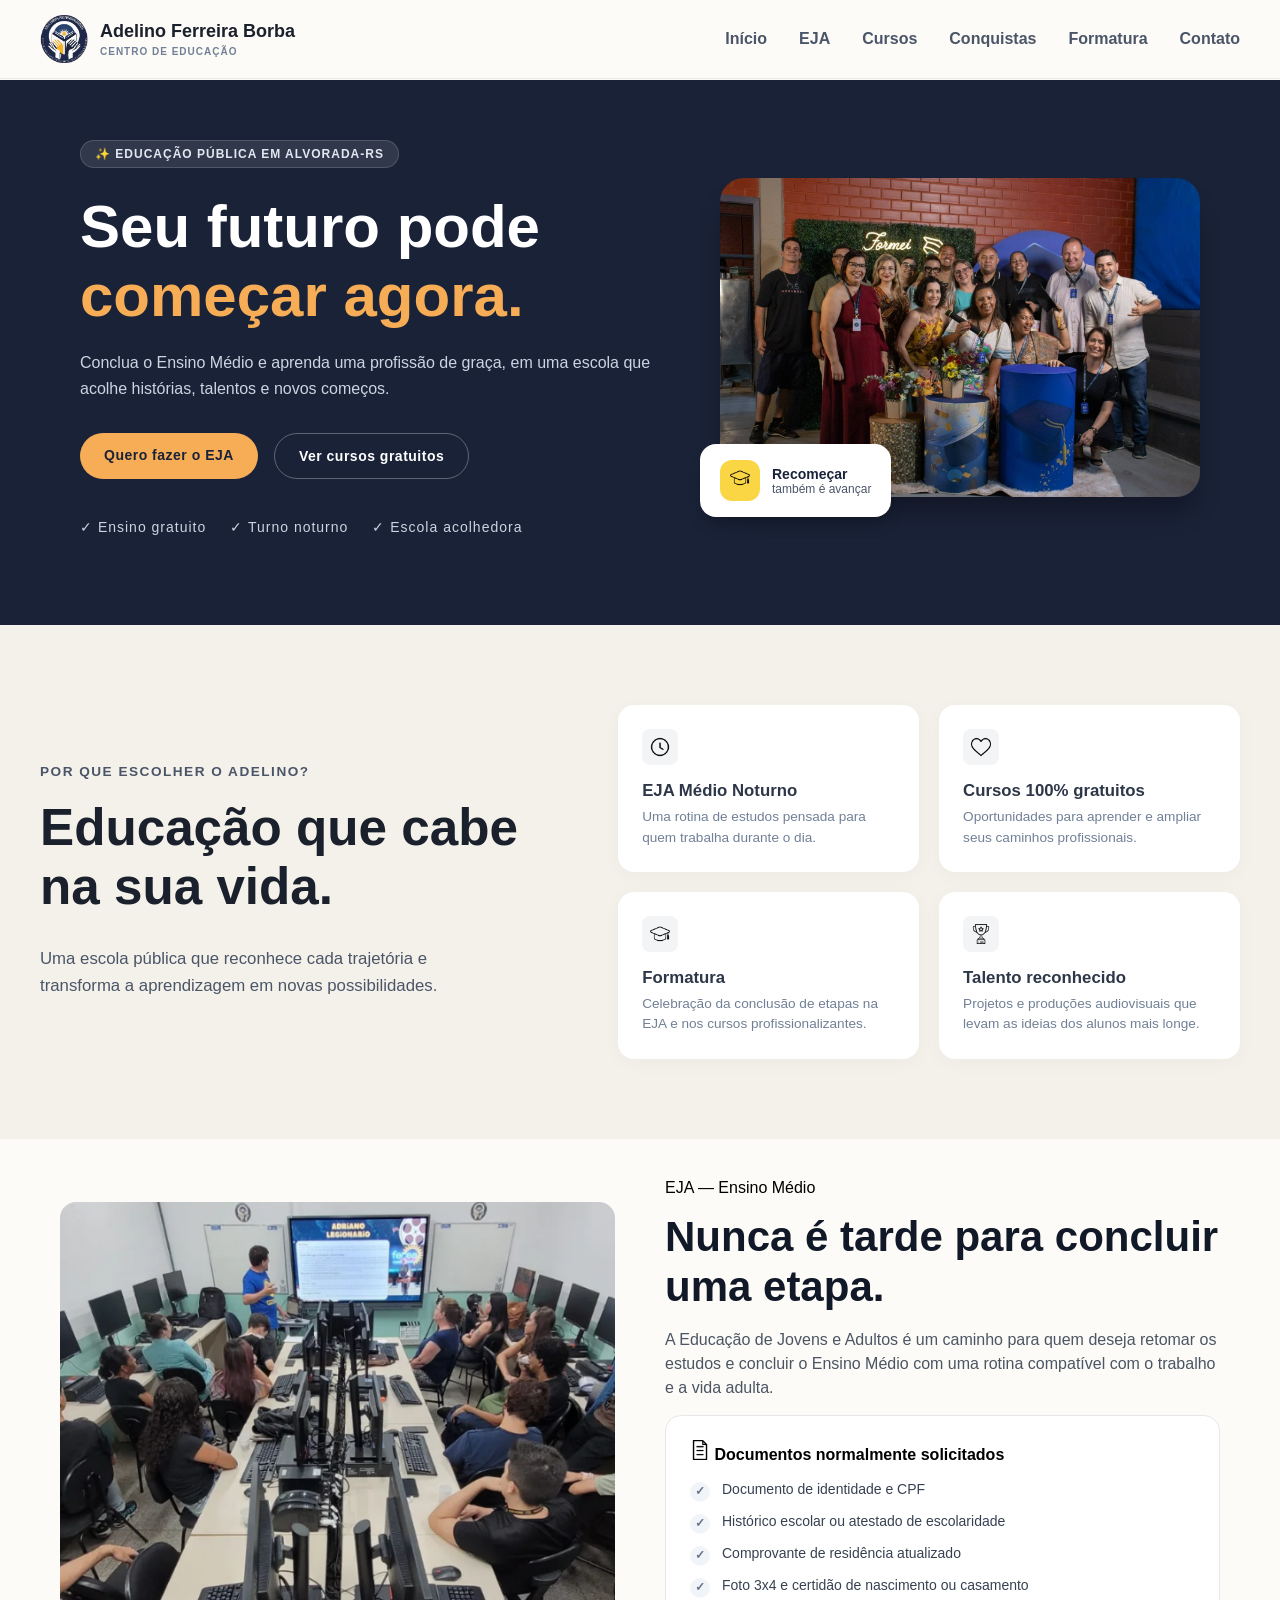
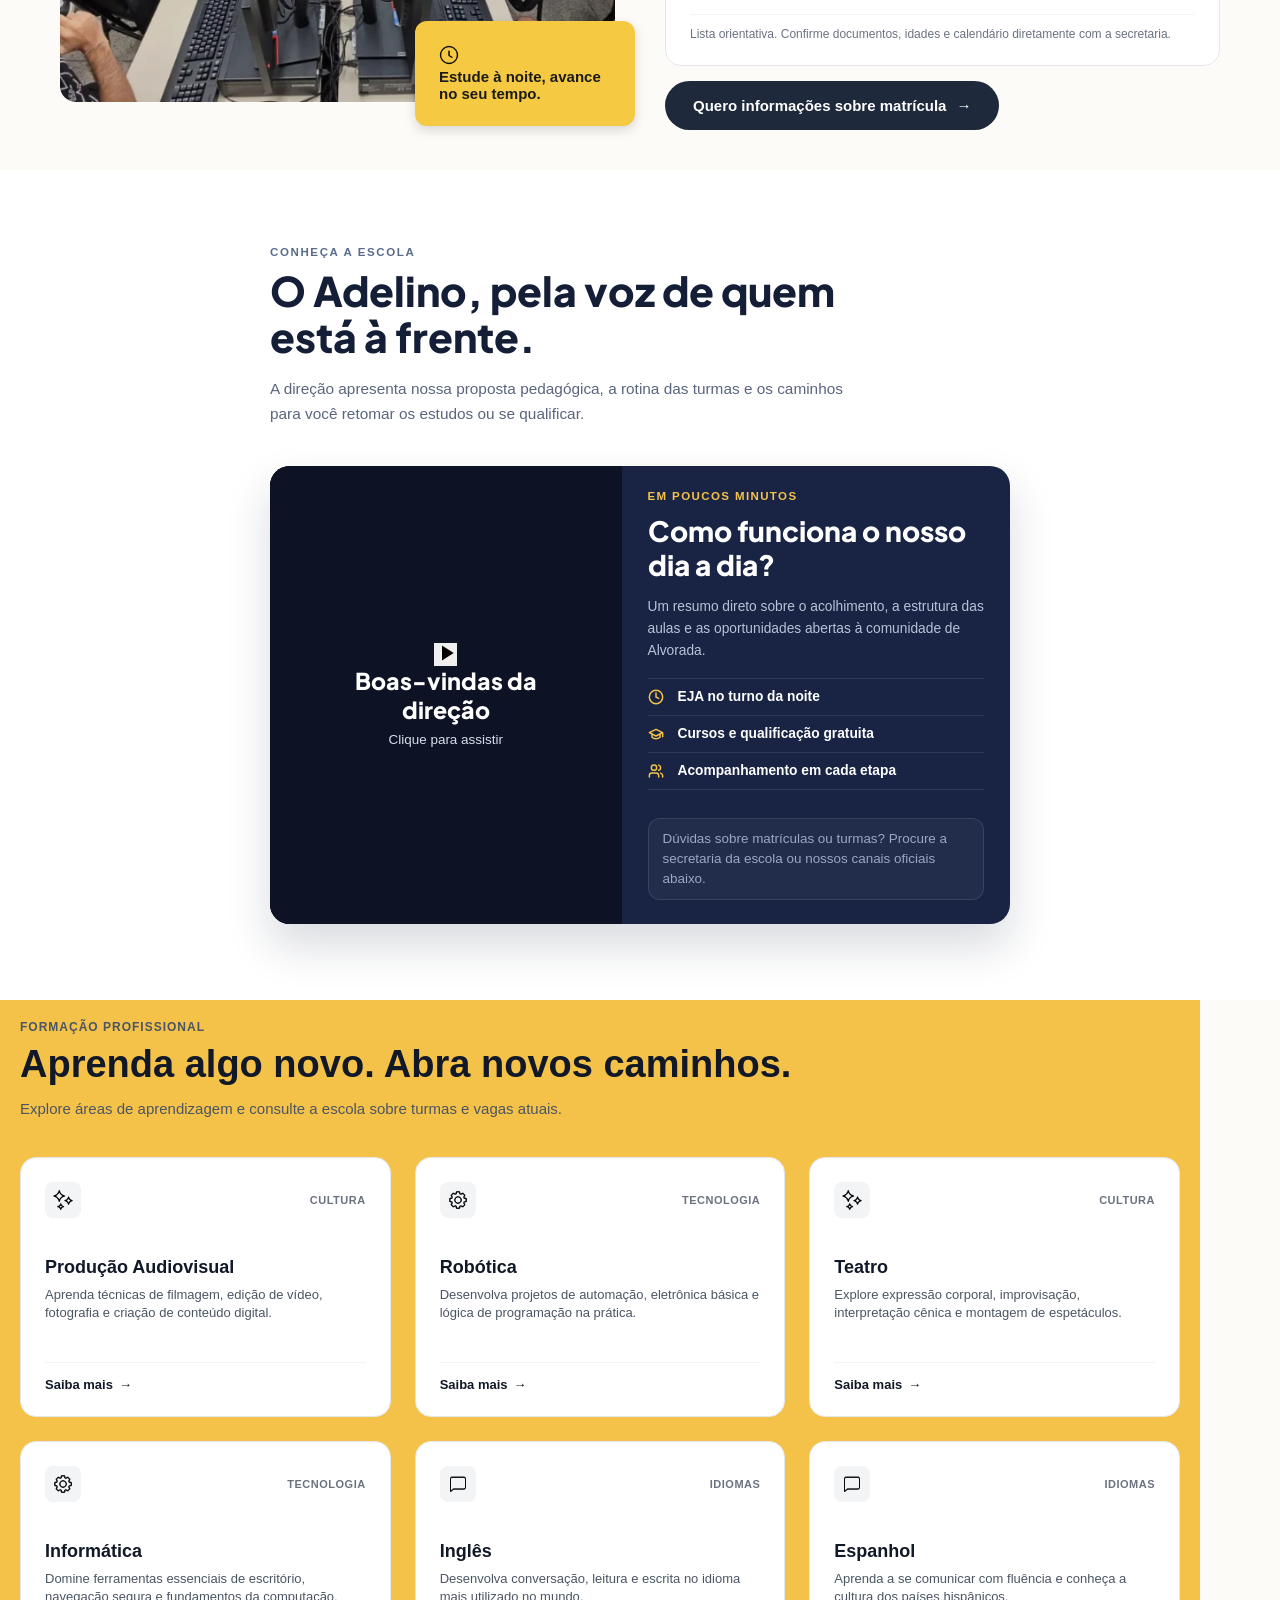
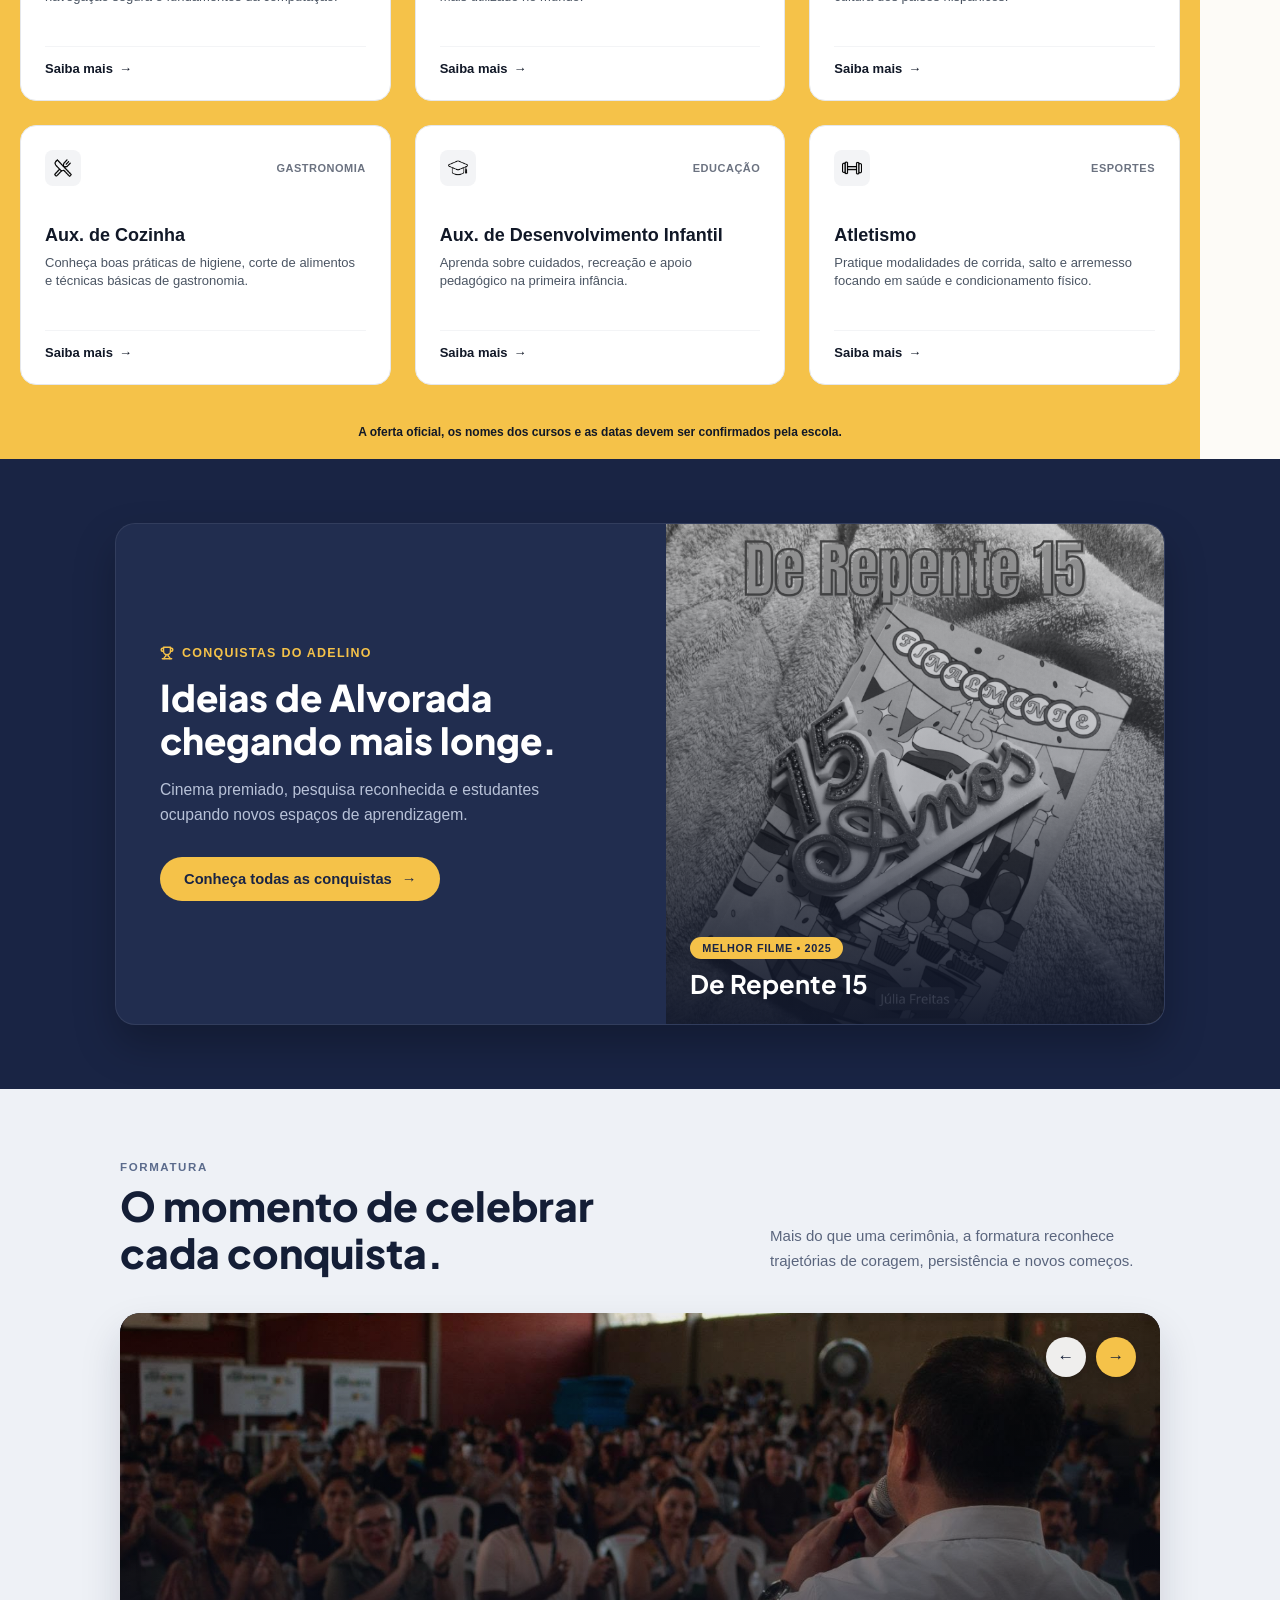
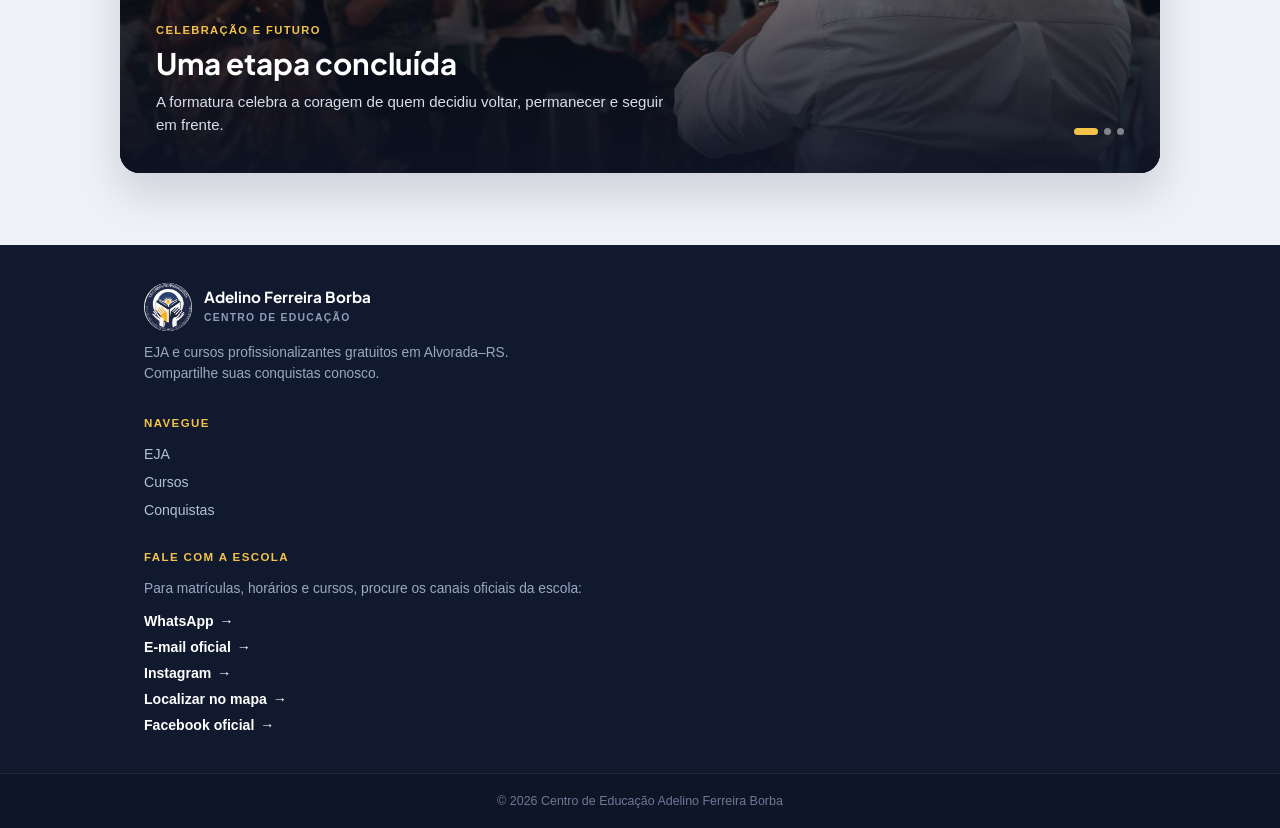
==== commit 673ed0f4: "arrumamos footer e mudamos cor de fundo cursos" ====
--- a/index.html
+++ b/index.html
@@ -571,7 +571,7 @@
         <div class="rodape-coluna">
             <h4>FALE COM A ESCOLA</h4>
             <p class="contato-texto">
-                Para matrículas, horários e cursos, procure os canais oficiais da escola.
+                Para matrículas, horários e cursos, procure os canais oficiais da escola:
             </p>
 
             <div class="rodape-acoes">
--- a/CSS/style.css
+++ b/CSS/style.css
@@ -919,12 +919,11 @@
 /* --- SEÇÃO CURSOS --- */
 .cursos-section {
   max-width: 1200px;
-  margin: 60px auto;
-  padding: 0 20px;
+  padding: 0 20px 20px 20px;
   display: flex;
   flex-direction: column;
   gap: 40px;
-  background-color: #f0f2f5;
+  background-color: #f5c249;
 }
 
 .cursos-header {
@@ -935,6 +934,7 @@
 }
 
 .cursos-subtitle {
+  margin-top: 20px;
   font-size: 12px;
   font-weight: 700;
   color: #4b5563;
@@ -1044,9 +1044,10 @@
 .cursos-footer-note {
   text-align: center;
   font-size: 12px;
-  color: #9ca3af;
+  color: #111827;
   max-width: 600px;
   margin: 0 auto;
+  font-weight: 600;
 }
 
 @media (max-width: 900px) {
@@ -1317,20 +1318,91 @@
   max-width: 300px;
 }
 
+/* Container principal do rodapé */
+footer, .rodape-principal {
+  background-color: #0d1324;
+  color: #ffffff;
+  padding-top: 48px;
+}
+
+/* Força o layout em blocos empilhados conforme solicitado */
+.rodape-container {
+  max-width: 1040px;
+  margin: 0 auto;
+  padding: 0 24px 40px 24px;
+  display: flex;
+  flex-direction: column;
+  align-items: flex-start;
+}
+
+/* 1. Logo, nome e subtítulo em linha única no topo */
+.rodape-marca-topo {
+  display: flex;
+  align-items: center;
+  gap: 16px;
+  margin-bottom: 16px;
+  width: 100%;
+}
+
+.rodape-logo {
+  width: 48px;
+  height: auto;
+  object-fit: contain;
+}
+
+.rodape-titulos h3 {
+  font-family: 'Plus Jakarta Sans', sans-serif;
+  font-size: 1.15rem;
+  font-weight: 800;
+  color: #ffffff;
+  line-height: 1.1;
+  margin: 0;
+}
+
+.rodape-titulos span {
+  font-size: 0.68rem;
+  font-weight: 700;
+  letter-spacing: 0.1em;
+  color: #f5c249;
+  text-transform: uppercase;
+  display: block;
+  margin-top: 4px;
+}
+
+/* 2. Parágrafo marca-descrição abaixo deles */
+.marca-descricao {
+  font-size: 0.86rem;
+  line-height: 1.5;
+  color: #9ba8c2;
+  max-width: 400px;
+}
+
+/* 3. Abaixo da descrição, duas colunas (Navegue e Fale com a escola) */
+.rodape-colunas-links {
+  display: grid;
+  grid-template-columns: repeat(2, 1fr);
+  gap: 48px;
+  width: 100%;
+  border-top: 1px solid rgba(255, 255, 255, 0.08);
+  padding-top: 32px;
+}
+
 .rodape-coluna h4 {
   color: #f5c249;
   font-size: 0.72rem;
   font-weight: 700;
   letter-spacing: 0.12em;
   text-transform: uppercase;
-  margin-bottom: 12px;
+  margin-bottom: 16px;
 }
 
 .rodape-links {
   list-style: none;
   display: flex;
   flex-direction: column;
-  gap: 8px;
+  gap: 10px;
+  padding: 0;
+  margin: 0;
 }
 
 .rodape-links a {
@@ -1351,13 +1423,12 @@
   line-height: 1.5;
   color: #9ba8c2;
   margin-bottom: 14px;
-  max-width: 320px;
 }
 
 .rodape-acoes {
-  display: grid;
-  grid-template-columns: repeat(2, max-content);
-  gap: 10px 28px;
+  display: flex;
+  flex-direction: column;
+  gap: 10px;
 }
 
 .rodape-acoes a {
@@ -1383,22 +1454,26 @@
   transform: translateX(4px);
 }
 
+/* 4. Rodapé inferior por último */
 .rodape-inferior {
   border-top: 1px solid rgba(255, 255, 255, 0.08);
-  padding: 16px 0;
+  padding: 20px 0;
+  background-color: rgba(0, 0, 0, 0.15);
+  width: 100%;
 }
 
 .rodape-inferior-container {
   max-width: 1040px;
   margin: 0 auto;
   padding: 0 24px;
-  display: flex;
-  justify-content: space-between;
-  align-items: center;
-  gap: 12px;
+  text-align: center;
   font-size: 0.78rem;
   color: #6c7a96;
 }
+
+/* Responsivo para celulares (empilha as colunas de links
+
+
 
 /* --- SEÇÃO FORMATURA --- */
 .secao-formatura {
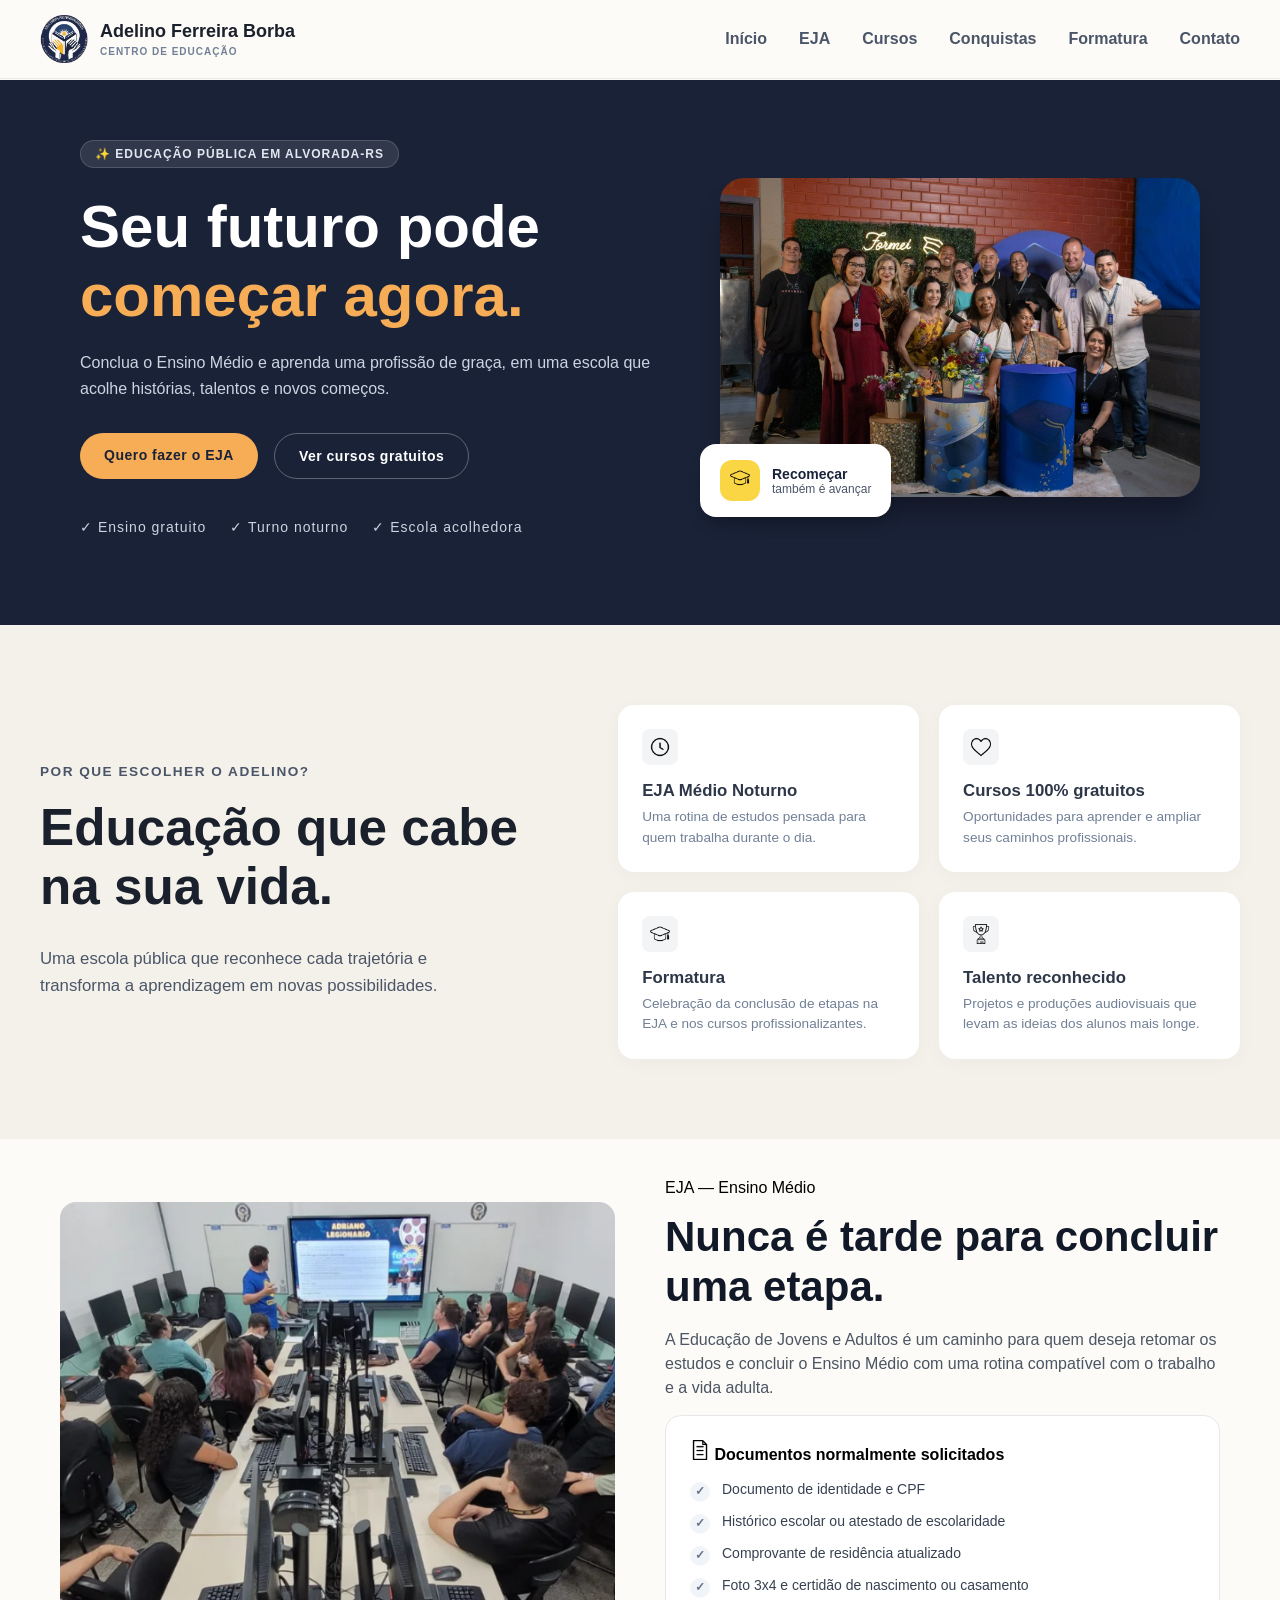
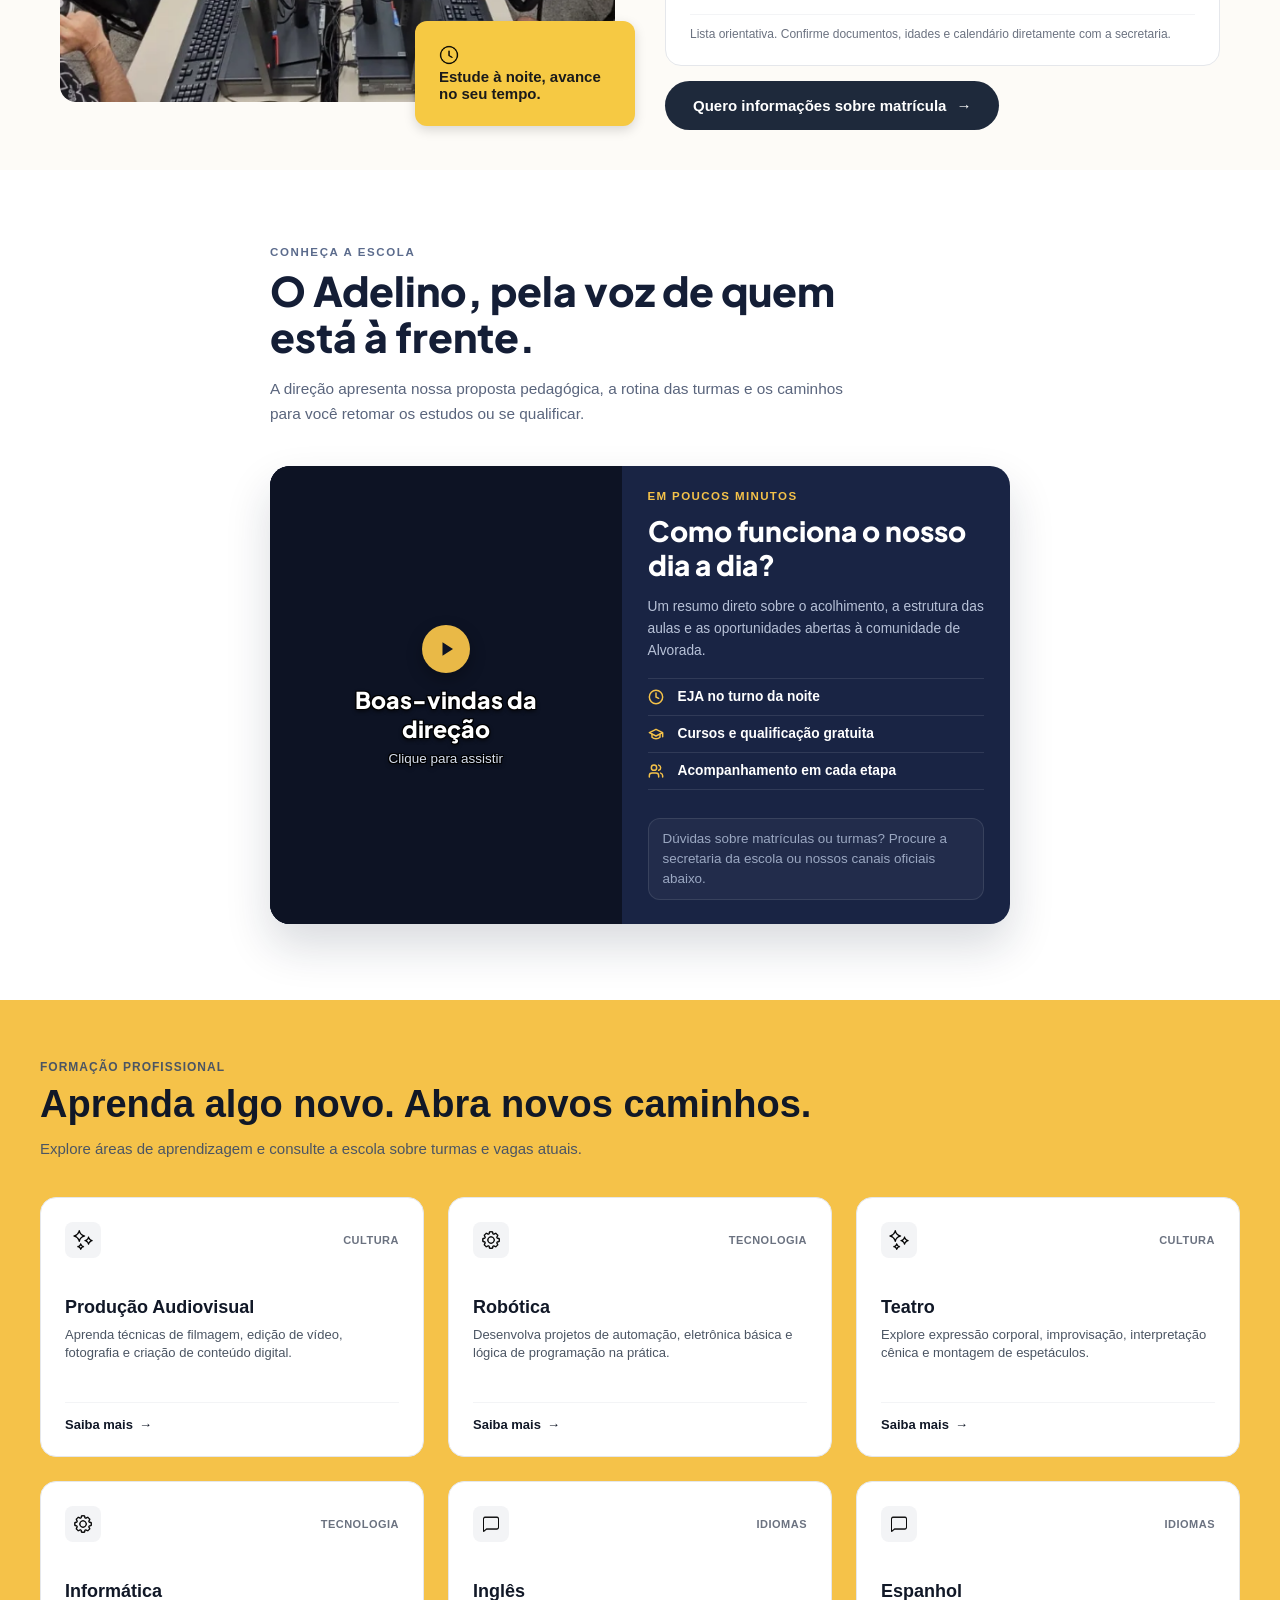
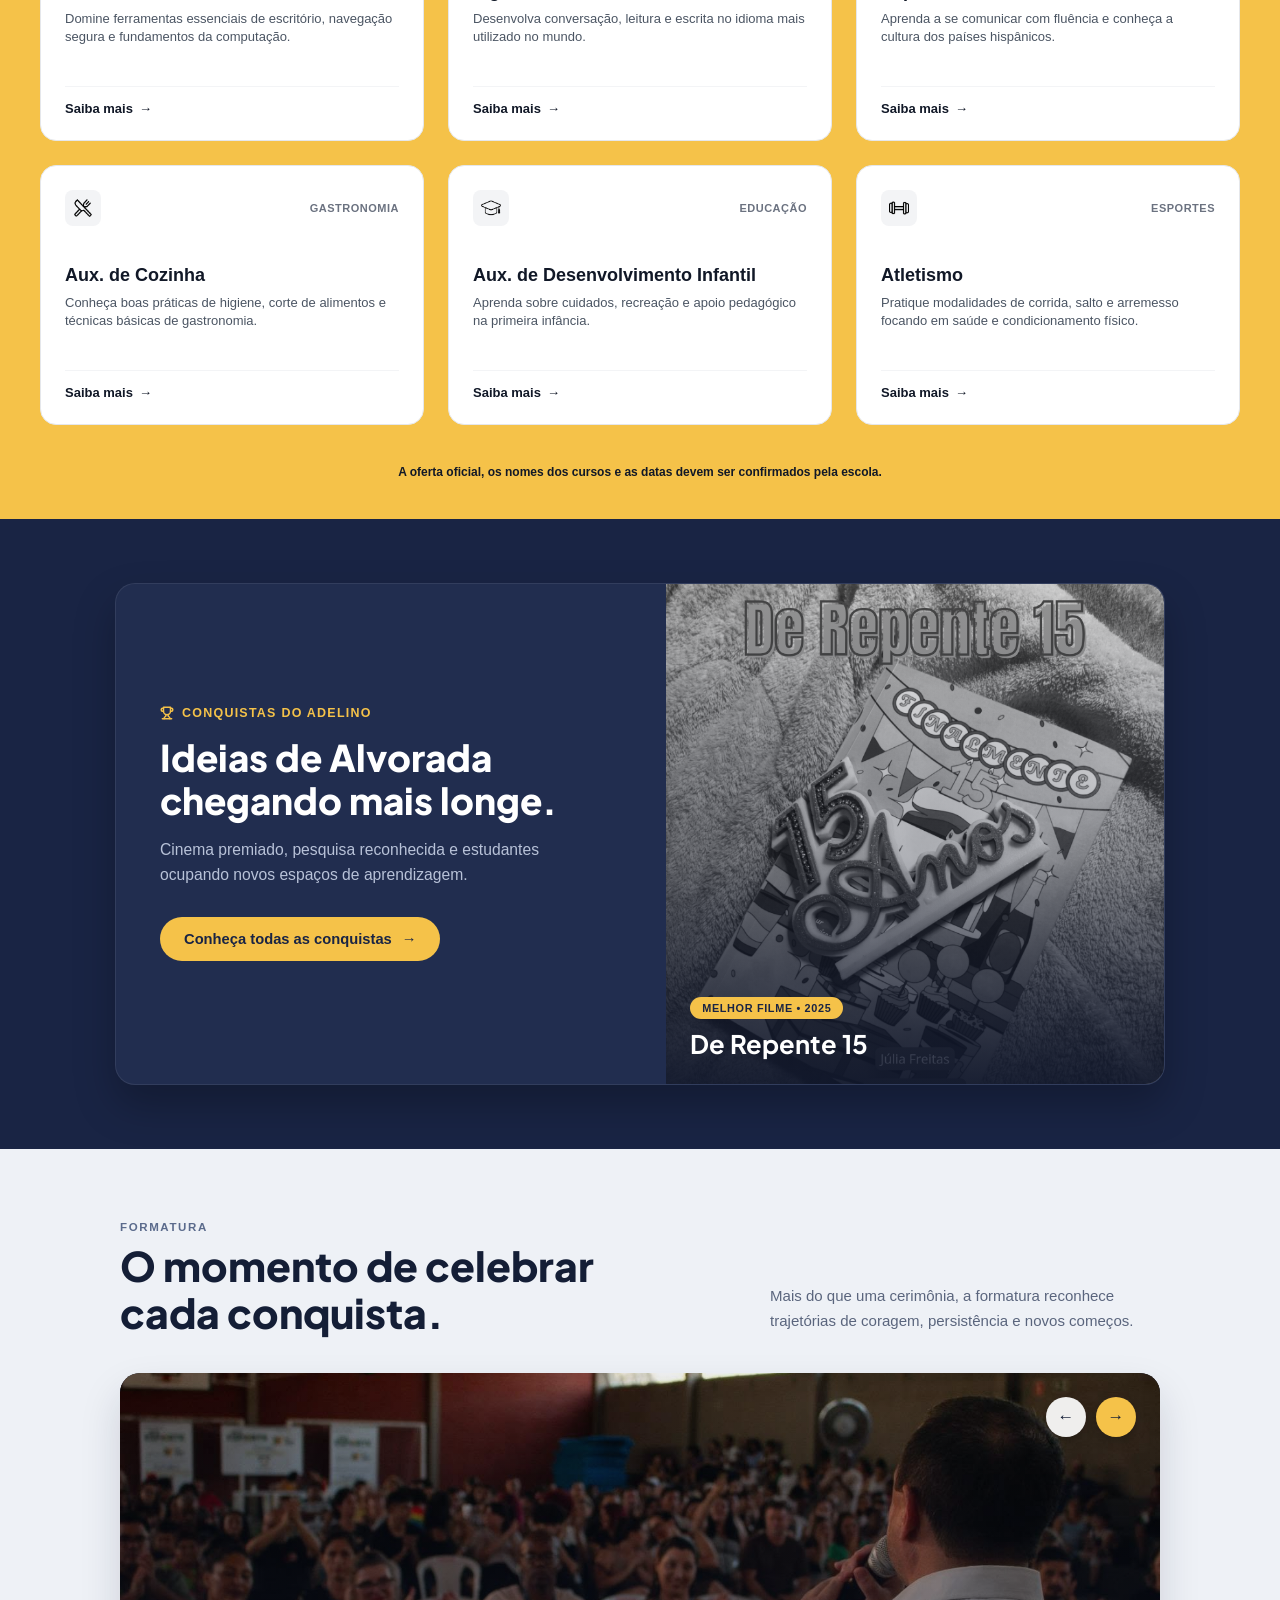
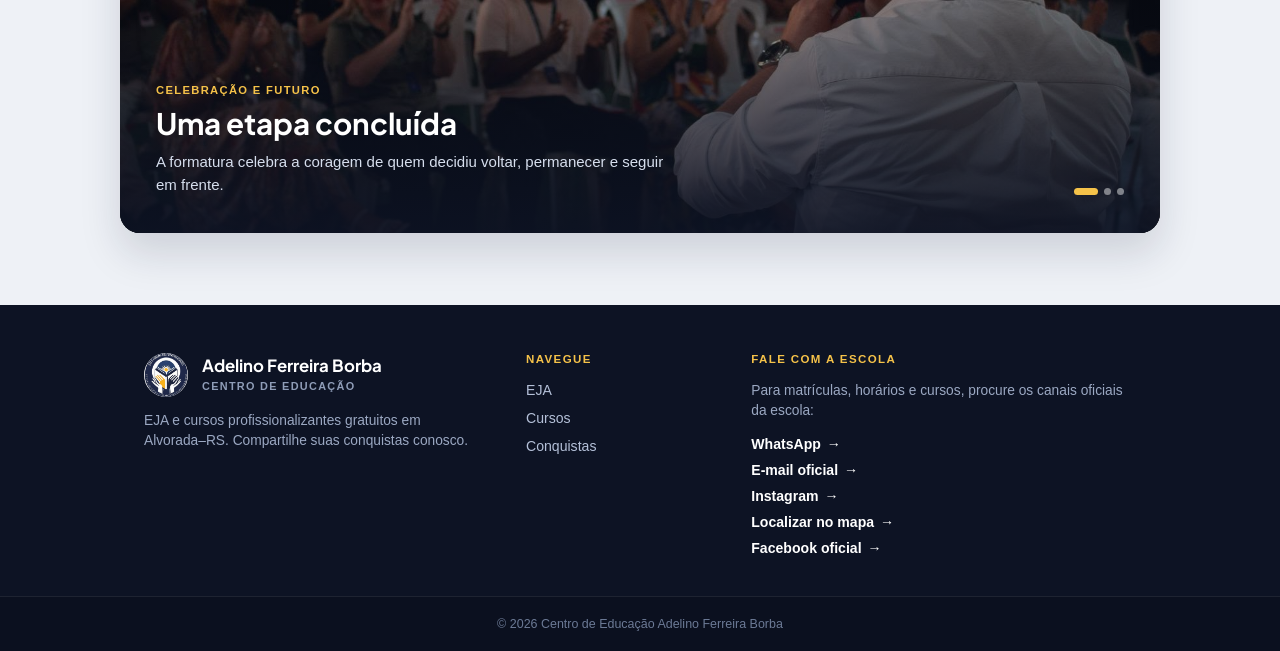
==== commit 87d4ecc4: "arrumei responsividade dos cursos e inseri links no saiba mais" ====
--- a/index.html
+++ b/index.html
@@ -173,7 +173,7 @@
                     </div>
 
                     <a href="https://wa.me/555134831802?text=Ol%C3%A1%2C%20gostaria%20de%20mais%20informa%C3%A7%C3%B5es%20sobre%20a%20inscri%C3%A7%C3%A3o%20do%20EJA."
-                        class="eja-cta-button" target="_blank">
+                        class="eja-cta-button" target="_blank" rel="noopener noreferrer">
                         Quero informações sobre matrícula <span>→</span>
                     </a>
                 </div>
@@ -278,7 +278,7 @@
                         atuais.</p>
                 </div>
 
-                
+
             </div>
 
             <div class="cursos-grid">
@@ -292,7 +292,9 @@
                         <p>Aprenda técnicas de filmagem, edição de vídeo, fotografia e criação de conteúdo digital.</p>
                     </div>
                     <div class="card-footer">
-                        <a href="#" class="card-link">Saiba mais <span class="seta">→</span></a>
+                        <a href="https://wa.me/555134831802?text=Ol%C3%A1%2C%20gostaria%20de%20saber%20mais%20informa%C3%A7%C3%B5es%20sobre%20o%20curso%20de%20produ%C3%A7%C3%A3o%20audiovisual."
+                            target="_blank" rel="noopener noreferrer" class="card-link">Saiba mais <span
+                                class="seta">→</span></a>
                     </div>
                 </div>
 
@@ -307,7 +309,9 @@
                         <p>Desenvolva projetos de automação, eletrônica básica e lógica de programação na prática.</p>
                     </div>
                     <div class="card-footer">
-                        <a href="#" class="card-link">Saiba mais <span class="seta">→</span></a>
+                        <a href="https://wa.me/555134831802?text=Ol%C3%A1%2C%20gostaria%20de%20saber%20mais%20informa%C3%A7%C3%B5es%20sobre%20o%20curso%20de%20rob%C3%B3tica."
+                            target="_blank" rel="noopener noreferrer" class="card-link">Saiba mais <span
+                                class="seta">→</span></a>
                     </div>
                 </div>
 
@@ -322,7 +326,9 @@
                         <p>Explore expressão corporal, improvisação, interpretação cênica e montagem de espetáculos.</p>
                     </div>
                     <div class="card-footer">
-                        <a href="#" class="card-link">Saiba mais <span class="seta">→</span></a>
+                        <a href="https://wa.me/555134831802?text=Ol%C3%A1%2C%20gostaria%20de%20saber%20mais%20informa%C3%A7%C3%B5es%20sobre%20o%20curso%20de%20teatro."
+                            target="_blank" rel="noopener noreferrer" class="card-link">Saiba mais <span
+                                class="seta">→</span></a>
                     </div>
                 </div>
 
@@ -338,7 +344,9 @@
                         </p>
                     </div>
                     <div class="card-footer">
-                        <a href="#" class="card-link">Saiba mais <span class="seta">→</span></a>
+                        <a href="https://wa.me/555134831802?text=Ol%C3%A1%2C%20gostaria%20de%20saber%20mais%20informa%C3%A7%C3%B5es%20sobre%20o%20curso%20de%20inform%C3%A1tica."
+                            target="_blank" rel="noopener noreferrer" class="card-link">Saiba mais <span
+                                class="seta">→</span></a>
                     </div>
                 </div>
 
@@ -354,7 +362,9 @@
                         <p>Desenvolva conversação, leitura e escrita no idioma mais utilizado no mundo.</p>
                     </div>
                     <div class="card-footer">
-                        <a href="#" class="card-link">Saiba mais <span class="seta">→</span></a>
+                        <a href="https://wa.me/555134831802?text=Ol%C3%A1%2C%20gostaria%20de%20saber%20mais%20informa%C3%A7%C3%B5es%20sobre%20o%20curso%20de%20ingl%C3%AAs."
+                            target="_blank" rel="noopener noreferrer" class="card-link">Saiba mais <span
+                                class="seta">→</span></a>
                     </div>
                 </div>
 
@@ -369,7 +379,9 @@
                         <p>Aprenda a se comunicar com fluência e conheça a cultura dos países hispânicos.</p>
                     </div>
                     <div class="card-footer">
-                        <a href="#" class="card-link">Saiba mais <span class="seta">→</span></a>
+                        <a href="https://wa.me/555134831802?text=Ol%C3%A1%2C%20gostaria%20de%20saber%20mais%20informa%C3%A7%C3%B5es%20sobre%20o%20curso%20de%20espanhol."
+                            target="_blank" rel="noopener noreferrer" class="card-link">Saiba mais <span
+                                class="seta">→</span></a>
                     </div>
                 </div>
 
@@ -386,7 +398,9 @@
                         <p>Conheça boas práticas de higiene, corte de alimentos e técnicas básicas de gastronomia.</p>
                     </div>
                     <div class="card-footer">
-                        <a href="#" class="card-link">Saiba mais <span class="seta">→</span></a>
+                        <a href="https://wa.me/555134831802?text=Ol%C3%A1%2C%20gostaria%20de%20saber%20mais%20informa%C3%A7%C3%B5es%20sobre%20o%20curso%20de%20aux.%20de%20cozinha."
+                            target="_blank" rel="noopener noreferrer" class="card-link">Saiba mais <span
+                                class="seta">→</span></a>
                     </div>
                 </div>
 
@@ -401,7 +415,9 @@
                         <p>Aprenda sobre cuidados, recreação e apoio pedagógico na primeira infância.</p>
                     </div>
                     <div class="card-footer">
-                        <a href="#" class="card-link">Saiba mais <span class="seta">→</span></a>
+                        <a href="https://wa.me/555134831802?text=Ol%C3%A1%2C%20gostaria%20de%20saber%20mais%20informa%C3%A7%C3%B5es%20sobre%20o%20curso%20de%20aux.%20de%20desenvolvimento%20infantil."
+                            target="_blank" rel="noopener noreferrer" class="card-link">Saiba mais <span
+                                class="seta">→</span></a>
                     </div>
                 </div>
 
@@ -417,7 +433,9 @@
                         </p>
                     </div>
                     <div class="card-footer">
-                        <a href="#" class="card-link">Saiba mais <span class="seta">→</span></a>
+                        <a href="https://wa.me/555134831802?text=Ol%C3%A1%2C%20gostaria%20de%20saber%20mais%20informa%C3%A7%C3%B5es%20sobre%20o%20curso%20de%20atletismo."
+                            target="_blank" rel="noopener noreferrer" class="card-link">Saiba mais <span
+                                class="seta">→</span></a>
                     </div>
                 </div>
             </div>
@@ -428,184 +446,181 @@
             </div>
         </section>
 
+
+        <section class="secao-conquistas" id="conquistas">
+            <div class="card-conquistas">
+
+                <div class="conquistas-conteudo">
+                    <span class="tag-superior">
+                        <svg width="14" height="14" viewBox="0 0 24 24" fill="none" stroke="currentColor"
+                            stroke-width="2.5" stroke-linecap="round" stroke-linejoin="round">
+                            <path d="M6 9H4.5a2.5 2.5 0 0 1 0-5H6"></path>
+                            <path d="M18 9h1.5a2.5 2.5 0 0 0 0-5H18"></path>
+                            <path d="M4 22h16"></path>
+                            <path d="M10 14.66V17c0 .55-.47.98-.97 1.21C7.85 18.75 7 20.24 7 22"></path>
+                            <path d="M14 14.66V17c0 .55.47.98.97 1.21C16.15 18.75 17 20.24 17 22"></path>
+                            <path d="M18 2H6v7a6 6 0 0 0 12 0V2Z"></path>
+                        </svg>
+                        CONQUISTAS DO ADELINO
+                    </span>
+
+                    <h2>Ideias de Alvorada chegando mais longe.</h2>
+
+                    <p>
+                        Cinema premiado, pesquisa reconhecida e estudantes ocupando novos espaços de aprendizagem.
+                    </p>
+
+                    <a href="./HTML/conquistas.html" class="btn-conquistas">
+                        Conheça todas as conquistas
+                        <span aria-hidden="true">&rarr;</span>
+                    </a>
+                </div>
+
+                <div class="conquistas-midia">
+                    <img src="./img/de-repente-15.jpg" alt="Estudantes no filme De Repente 15">
+
+                    <div class="midia-overlay">
+                        <span class="badge-premio">MELHOR FILME • 2025</span>
+                        <h3>De Repente 15</h3>
+                    </div>
+                </div>
+
+            </div>
+        </section>
+        <section class="secao-formatura" id="formatura">
+            <div class="formatura-container">
+                <div class="formatura-header">
+                    <div class="header-esquerda">
+                        <span class="subtitulo-secao">FORMATURA</span>
+                        <h2>O momento de celebrar cada conquista.</h2>
+                    </div>
+                    <p class="header-direita">
+                        Mais do que uma cerimônia, a formatura reconhece trajetórias de coragem, persistência e novos
+                        começos.
+                    </p>
+                </div>
+
+                <div class="carrossel-formatura">
+
+                    <div class="carrossel-controles">
+                        <button type="button" class="btn-seta btn-anterior" aria-label="Foto anterior">
+                            &larr;
+                        </button>
+                        <button type="button" class="btn-seta btn-proximo" aria-label="Próxima foto">
+                            &rarr;
+                        </button>
+                    </div>
+
+                    <div class="carrossel-slides">
+
+                        <div class="slide ativo">
+                            <img src="./img/formatura4-adelino.jpg" alt="Celebração da formatura.">
+                            <div class="slide-conteudo">
+                                <span class="slide-tag">CELEBRAÇÃO E FUTURO</span>
+                                <h3>Uma etapa concluída</h3>
+                                <p>A formatura celebra a coragem de quem decidiu voltar, permanecer e seguir em frente.
+                                </p>
+                            </div>
+                        </div>
+
+                        <div class="slide">
+                            <img src="./img/formatura5-adelino.jpg" alt="Entrega dos certificados.">
+                            <div class="slide-conteudo">
+                                <span class="slide-tag">NOVOS CAMINHOS</span>
+                                <h3>Certificação e orgulho</h3>
+                                <p>Cada diploma entregue representa uma história de superação da comunidade de Alvorada.
+                                </p>
+                            </div>
+                        </div>
+
+                        <div class="slide">
+                            <img src="./img/formatura2-adelino.jpg" alt="Apresentações iniciais">
+                            <div class="slide-conteudo">
+                                <span class="slide-tag">COMUNIDADE ESCOLAR</span>
+                                <h3>Juntos nessa conquista</h3>
+                                <p>Famílias, professores e estudantes reunidos para marcar o início de novas
+                                    oportunidades.</p>
+                            </div>
+                        </div>
+
+                    </div>
+
+                    <div class="carrossel-indicadores">
+                        <span class="indicador ativo"></span>
+                        <span class="indicador"></span>
+                        <span class="indicador"></span>
+                    </div>
+
+                </div>
+
+            </div>
+        </section>
+
+    </main>
+    <footer class="rodape" id="contato">
+        <div class="rodape-container">
+
+            <div class="rodape-coluna rodape-marca">
+                <div class="marca-topo">
+                    <img src="./img/logo_nav_certo.png" alt="Brasão Adelino Ferreira Borba" class="rodape-logo">
+                    <div class="marca-texto">
+                        <strong>Adelino Ferreira Borba</strong>
+                        <br>
+                        <span>CENTRO DE EDUCAÇÃO</span>
+                    </div>
+                </div>
+                <p class="marca-descricao">
+                    EJA e cursos profissionalizantes gratuitos em Alvorada–RS. Compartilhe suas conquistas conosco.
+                </p>
+            </div>
+
+            <div class="rodape-coluna">
+                <h4>NAVEGUE</h4>
+                <ul class="rodape-links">
+                    <li><a href="#eja">EJA</a></li>
+                    <li><a href="#cursos">Cursos</a></li>
+                    <li><a href="./HTML/conquistas.html">Conquistas</a></li>
+                </ul>
+            </div>
+
+            <div class="rodape-coluna">
+                <h4>FALE COM A ESCOLA</h4>
+                <p class="contato-texto">
+                    Para matrículas, horários e cursos, procure os canais oficiais da escola:
+                </p>
+
+                <div class="rodape-acoes">
+                    <a href="https://wa.me/555134831802" target="_blank" rel="noopener noreferrer">
+                        WhatsApp <span aria-hidden="true">&rarr;</span>
+                    </a>
+
+                    <a href="mailto:adelinofborba@gmail.com" title="adelinofborba@gmail.com">
+                        E-mail oficial <span aria-hidden="true">&rarr;</span>
+                    </a>
+
+                    <a href="https://www.instagram.com/centroadelinoborba/" target="_blank" rel="noopener noreferrer">
+                        Instagram<span aria-hidden="true">&rarr;</span>
+                    </a>
+
+                    <a href="https://maps.google.com/?q=Centro+de+Educacao+Adelino+Ferreira+Borba+Alvorada+RS"
+                        target="_blank" rel="noopener noreferrer">
+                        Localizar no mapa <span aria-hidden="true">&rarr;</span>
+                    </a>
+
+                    <a href="https://www.facebook.com" target="_blank" rel="noopener noreferrer">
+                        Facebook oficial <span aria-hidden="true">&rarr;</span>
+                    </a>
+                </div>
+            </div>
+        </div>
+
+        <div class="rodape-inferior">
+            <div class="rodape-inferior-container">
+                <span>&copy; 2026 Centro de Educação Adelino Ferreira Borba</span>
+            </div>
+    </footer>
+    <script src="https://vlibras.gov.br/app/vlibras-plugin.js"></script>
+    <script src="./JS/main.js"></script>
 </body>
 
-</html>
-
-<section class="secao-conquistas" id="conquistas">
-    <div class="card-conquistas">
-
-        <div class="conquistas-conteudo">
-            <span class="tag-superior">
-                <svg width="14" height="14" viewBox="0 0 24 24" fill="none" stroke="currentColor" stroke-width="2.5"
-                    stroke-linecap="round" stroke-linejoin="round">
-                    <path d="M6 9H4.5a2.5 2.5 0 0 1 0-5H6"></path>
-                    <path d="M18 9h1.5a2.5 2.5 0 0 0 0-5H18"></path>
-                    <path d="M4 22h16"></path>
-                    <path d="M10 14.66V17c0 .55-.47.98-.97 1.21C7.85 18.75 7 20.24 7 22"></path>
-                    <path d="M14 14.66V17c0 .55.47.98.97 1.21C16.15 18.75 17 20.24 17 22"></path>
-                    <path d="M18 2H6v7a6 6 0 0 0 12 0V2Z"></path>
-                </svg>
-                CONQUISTAS DO ADELINO
-            </span>
-
-            <h2>Ideias de Alvorada chegando mais longe.</h2>
-
-            <p>
-                Cinema premiado, pesquisa reconhecida e estudantes ocupando novos espaços de aprendizagem.
-            </p>
-
-            <a href="./HTML/conquistas.html" class="btn-conquistas">
-                Conheça todas as conquistas
-                <span aria-hidden="true">&rarr;</span>
-            </a>
-        </div>
-
-        <div class="conquistas-midia">
-            <img src="./img/de-repente-15.jpg" alt="Estudantes no filme De Repente 15">
-
-            <div class="midia-overlay">
-                <span class="badge-premio">MELHOR FILME • 2025</span>
-                <h3>De Repente 15</h3>
-            </div>
-        </div>
-
-    </div>
-</section>
-<section class="secao-formatura" id="formatura">
-    <div class="formatura-container">
-        <div class="formatura-header">
-            <div class="header-esquerda">
-                <span class="subtitulo-secao">FORMATURA</span>
-                <h2>O momento de celebrar cada conquista.</h2>
-            </div>
-            <p class="header-direita">
-                Mais do que uma cerimônia, a formatura reconhece trajetórias de coragem, persistência e novos
-                começos.
-            </p>
-        </div>
-
-        <div class="carrossel-formatura">
-
-            <div class="carrossel-controles">
-                <button type="button" class="btn-seta btn-anterior" aria-label="Foto anterior">
-                    &larr;
-                </button>
-                <button type="button" class="btn-seta btn-proximo" aria-label="Próxima foto">
-                    &rarr;
-                </button>
-            </div>
-
-            <div class="carrossel-slides">
-
-                <div class="slide ativo">
-                    <img src="./img/formatura4-adelino.jpg" alt="Celebração da formatura.">
-                    <div class="slide-conteudo">
-                        <span class="slide-tag">CELEBRAÇÃO E FUTURO</span>
-                        <h3>Uma etapa concluída</h3>
-                        <p>A formatura celebra a coragem de quem decidiu voltar, permanecer e seguir em frente.
-                        </p>
-                    </div>
-                </div>
-
-                <div class="slide">
-                    <img src="./img/formatura5-adelino.jpg" alt="Entrega dos certificados.">
-                    <div class="slide-conteudo">
-                        <span class="slide-tag">NOVOS CAMINHOS</span>
-                        <h3>Certificação e orgulho</h3>
-                        <p>Cada diploma entregue representa uma história de superação da comunidade de Alvorada.
-                        </p>
-                    </div>
-                </div>
-
-                <div class="slide">
-                    <img src="./img/formatura2-adelino.jpg" alt="Apresentações iniciais">
-                    <div class="slide-conteudo">
-                        <span class="slide-tag">COMUNIDADE ESCOLAR</span>
-                        <h3>Juntos nessa conquista</h3>
-                        <p>Famílias, professores e estudantes reunidos para marcar o início de novas
-                            oportunidades.</p>
-                    </div>
-                </div>
-
-            </div>
-
-            <div class="carrossel-indicadores">
-                <span class="indicador ativo"></span>
-                <span class="indicador"></span>
-                <span class="indicador"></span>
-            </div>
-
-        </div>
-
-    </div>
-</section>
-
-</main>
-<footer class="rodape" id="contato">
-    <div class="rodape-container">
-
-        <div class="rodape-coluna rodape-marca">
-            <div class="marca-topo">
-                <img src="./img/logo_nav_certo.png" alt="Brasão Adelino Ferreira Borba" class="rodape-logo">
-                <div class="marca-texto">
-                    <strong>Adelino Ferreira Borba</strong>
-                    <br>
-                    <span>CENTRO DE EDUCAÇÃO</span>
-                </div>
-            </div>
-            <p class="marca-descricao">
-                EJA e cursos profissionalizantes gratuitos em Alvorada–RS. Compartilhe suas conquistas conosco.
-            </p>
-        </div>
-
-        <div class="rodape-coluna">
-            <h4>NAVEGUE</h4>
-            <ul class="rodape-links">
-                <li><a href="#eja">EJA</a></li>
-                <li><a href="#cursos">Cursos</a></li>
-                <li><a href="./HTML/conquistas.html">Conquistas</a></li>
-            </ul>
-        </div>
-
-        <div class="rodape-coluna">
-            <h4>FALE COM A ESCOLA</h4>
-            <p class="contato-texto">
-                Para matrículas, horários e cursos, procure os canais oficiais da escola:
-            </p>
-
-            <div class="rodape-acoes">
-                <a href="https://wa.me/555134831802" target="_blank" rel="noopener noreferrer">
-                    WhatsApp <span aria-hidden="true">&rarr;</span>
-                </a>
-
-                <a href="mailto:adelinofborba@gmail.com" title="adelinofborba@gmail.com">
-                    E-mail oficial <span aria-hidden="true">&rarr;</span>
-                </a>
-
-                <a href="https://www.instagram.com/centroadelinoborba/" target="_blank" rel="noopener noreferrer">
-                    Instagram<span aria-hidden="true">&rarr;</span>
-                </a>
-
-                <a href="https://maps.google.com/?q=Centro+de+Educacao+Adelino+Ferreira+Borba+Alvorada+RS"
-                    target="_blank" rel="noopener noreferrer">
-                    Localizar no mapa <span aria-hidden="true">&rarr;</span>
-                </a>
-
-                <a href="https://www.facebook.com" target="_blank" rel="noopener noreferrer">
-                    Facebook oficial <span aria-hidden="true">&rarr;</span>
-                </a>
-            </div>
-        </div>
-    </div>
-
-    <div class="rodape-inferior">
-        <div class="rodape-inferior-container">
-            <span>&copy; 2026 Centro de Educação Adelino Ferreira Borba</span>
-        </div>
-</footer>
-<script src="https://vlibras.gov.br/app/vlibras-plugin.js"></script>
-<script src="./JS/main.js"></script>
-</body>
-
 </html>
--- a/CSS/style.css
+++ b/CSS/style.css
@@ -729,53 +729,75 @@
 
 
 .video-overlay {
-
   position: absolute;
-
   inset: 0;
-
   z-index: 2;
-
   padding: 32px;
-
-  display: flex;
-
+  display: flex;
   flex-direction: column;
-
   justify-content: center;
-
-  align-items: center;
-
+  align-items: center;
   text-align: center;
-
-}
-
-
+}
+
+.video-overlay h3 {
+  font-family: 'Plus Jakarta Sans', sans-serif;
+  color: #ffffff; /* Cor de dentro do texto */
+  font-size: 1.45rem;
+  font-weight: 800;
+  line-height: 1.25;
+  margin-bottom: 8px;
+  max-width: 260px;
+  
+  /* Contorno preto ao redor do texto */
+  text-shadow: 
+    -1px -1px 0 #000,  
+     1px -1px 0 #000,  
+    -1px  1px 0 #000,  
+     1px  1px 0 #000,
+     0px  2px 4px rgba(0, 0, 0, 0.8); /* Uma sombrinha leve de fundo para dar profundidade */
+}
+
+.video-overlay p {
+  color: #d6deed;
+  font-size: 0.84rem;
+  
+  /* Contorno preto ao redor do texto do parágrafo */
+  text-shadow: 
+    -1px -1px 0 #000,  
+     1px -1px 0 #000,  
+    -1px  1px 0 #000,  
+     1px  1px 0 #000,
+     0px  2px 4px rgba(0, 0, 0, 0.8);
+}
 
 .btn-play-mock {
-
+  width: 48px;  /* Reduzido de 64px para 48px */
+  height: 48px; /* Reduzido de 64px para 48px */
+  border-radius: 50%;
+  background: rgba(245, 194, 73, 0.95);
+  color: #0d1324;
   border: none;
-
   cursor: pointer;
-
-  transition: transform 0.2s ease;
-
-}
-
-
+  display: flex;
+  align-items: center;
+  justify-content: center;
+  box-shadow: 0 6px 16px rgba(0, 0, 0, 0.3);
+  transition: transform 0.25s ease, background-color 0.25s ease, box-shadow 0.25s ease;
+  margin-bottom: 12px;
+}
 
 .btn-play-mock svg {
-
-  margin-left: 3px;
-
-}
-
-
+  width: 18px;  /* Reduzido proporcionalmente para caber bem no botão menor */
+  height: 18px;
+  margin-left: 2px;
+  fill: currentColor;
+}
 
 .btn-play-mock:hover {
-
-  transform: scale(1.08);
-
+  transform: scale(1.12);
+  background: #f5c249;
+  box-shadow: 0 10px 24px rgba(245, 194, 73, 0.4);
 }
 
 
@@ -917,20 +939,37 @@
 }
 
 /* --- SEÇÃO CURSOS --- */
+/* Container externo que faz o fundo amarelo ocupar 100% da largura da tela */
 .cursos-section {
+  width: 100%;
+  background-color: #f5c249;
+  padding: 40px 20px; /* Adiciona espaçamento em cima/baixo e laterais */
+  box-sizing: border-box;
+}
+
+/* Container interno que centraliza os conteúdos e limita a 1200px */
+.cursos-section > * {
   max-width: 1200px;
-  padding: 0 20px 20px 20px;
-  display: flex;
-  flex-direction: column;
-  gap: 40px;
-  background-color: #f5c249;
-}
-
+  margin-left: auto;
+  margin-right: auto;
+}
+
+/* Ajuste específico para o grid e cabeçalho respeitarem o limite de 1200px centralizados */
+.cursos-header,
+.cursos-grid,
+.cursos-footer-note {
+  max-width: 1200px;
+  margin-left: auto;
+  margin-right: auto;
+}
+
+/* Resto dos seus estilos continuam iguais */
 .cursos-header {
   display: flex;
   justify-content: space-between;
   align-items: flex-end;
   gap: 20px;
+  margin-bottom: 40px; /* Adicionado margem para separar do grid */
 }
 
 .cursos-subtitle {
@@ -961,6 +1000,7 @@
   display: grid;
   grid-template-columns: repeat(3, 1fr);
   gap: 24px;
+  margin-bottom: 40px; /* Espaço para a nota do rodapé */
 }
 
 .curso-card {
@@ -1059,10 +1099,6 @@
     flex-direction: column;
     align-items: flex-start;
   }
-
-  .cursos-search {
-    width: 100%;
-  }
 }
 
 @media (max-width: 600px) {
@@ -1074,7 +1110,6 @@
     font-size: 28px;
   }
 }
-
 /* --- SEÇÃO CONQUISTAS --- */
 .secao-conquistas {
   background-color: #192444;
@@ -1262,32 +1297,36 @@
 }
 
 /* --- RODAPÉ --- */
+/* =========================================
+   RODAPÉ - PADRÃO (CELULAR E TABLET)
+   ========================================= */
 .rodape {
-  background-color: #11192e;
+  background-color: #0d1324;
   color: #a3b1cc;
   font-family: 'Inter', sans-serif;
-  padding-top: 38px;
+  padding-top: 48px;
 }
 
 .rodape-container {
   max-width: 1040px;
   margin: 0 auto;
-  padding: 0 24px 32px 24px;
-  display: grid;
-  grid-template-columns: 1.2fr 0.65fr 1.35fr;
+  padding: 0 24px 40px 24px;
+  display: flex;
+  flex-direction: column;
   gap: 32px;
 }
 
+/* Bloco da Logo e Nome */
 .marca-topo {
   display: flex;
   align-items: center;
-  gap: 12px;
-  margin-bottom: 12px;
+  gap: 14px;
+  margin-bottom: 14px;
 }
 
 .rodape-logo {
-  width: 40px;
-  height: 40px;
+  width: 44px;
+  height: 44px;
   border-radius: 50%;
   object-fit: cover;
   background-color: #ffffff;
@@ -1297,17 +1336,18 @@
 .marca-texto strong {
   font-family: 'Plus Jakarta Sans', sans-serif;
   color: #ffffff;
-  font-size: 0.95rem;
+  font-size: 1.05rem;
   font-weight: 700;
   line-height: 1.2;
 }
 
 .marca-texto span {
   color: #8f9db8;
-  font-size: 0.65rem;
+  font-size: 0.68rem;
   font-weight: 600;
   letter-spacing: 0.12em;
   text-transform: uppercase;
+  display: inline-block;
   margin-top: 2px;
 }
 
@@ -1315,78 +1355,10 @@
   font-size: 0.86rem;
   line-height: 1.5;
   color: #9ba8c2;
-  max-width: 300px;
-}
-
-/* Container principal do rodapé */
-footer, .rodape-principal {
-  background-color: #0d1324;
-  color: #ffffff;
-  padding-top: 48px;
-}
-
-/* Força o layout em blocos empilhados conforme solicitado */
-.rodape-container {
-  max-width: 1040px;
-  margin: 0 auto;
-  padding: 0 24px 40px 24px;
-  display: flex;
-  flex-direction: column;
-  align-items: flex-start;
-}
-
-/* 1. Logo, nome e subtítulo em linha única no topo */
-.rodape-marca-topo {
-  display: flex;
-  align-items: center;
-  gap: 16px;
-  margin-bottom: 16px;
-  width: 100%;
-}
-
-.rodape-logo {
-  width: 48px;
-  height: auto;
-  object-fit: contain;
-}
-
-.rodape-titulos h3 {
-  font-family: 'Plus Jakarta Sans', sans-serif;
-  font-size: 1.15rem;
-  font-weight: 800;
-  color: #ffffff;
-  line-height: 1.1;
-  margin: 0;
-}
-
-.rodape-titulos span {
-  font-size: 0.68rem;
-  font-weight: 700;
-  letter-spacing: 0.1em;
-  color: #f5c249;
-  text-transform: uppercase;
-  display: block;
-  margin-top: 4px;
-}
-
-/* 2. Parágrafo marca-descrição abaixo deles */
-.marca-descricao {
-  font-size: 0.86rem;
-  line-height: 1.5;
-  color: #9ba8c2;
-  max-width: 400px;
-}
-
-/* 3. Abaixo da descrição, duas colunas (Navegue e Fale com a escola) */
-.rodape-colunas-links {
-  display: grid;
-  grid-template-columns: repeat(2, 1fr);
-  gap: 48px;
-  width: 100%;
-  border-top: 1px solid rgba(255, 255, 255, 0.08);
-  padding-top: 32px;
-}
-
+  max-width: 340px;
+}
+
+/* Títulos das Colunas (NAVEGUE / FALE COM A ESCOLA) */
 .rodape-coluna h4 {
   color: #f5c249;
   font-size: 0.72rem;
@@ -1454,7 +1426,7 @@
   transform: translateX(4px);
 }
 
-/* 4. Rodapé inferior por último */
+/* Barra Inferior (Copyright) */
 .rodape-inferior {
   border-top: 1px solid rgba(255, 255, 255, 0.08);
   padding: 20px 0;
@@ -1469,6 +1441,18 @@
   text-align: center;
   font-size: 0.78rem;
   color: #6c7a96;
+}
+
+/* =========================================
+   RODAPÉ - COMPUTADOR (TELAS MAIORES QUE 992px)
+   ========================================= */
+@media (min-width: 992px) {
+  .rodape-container {
+    display: grid;
+    grid-template-columns: 1.2fr 0.65fr 1.35fr;
+    gap: 40px;
+    align-items: start;
+  }
 }
 
 /* Responsivo para celulares (empilha as colunas de links
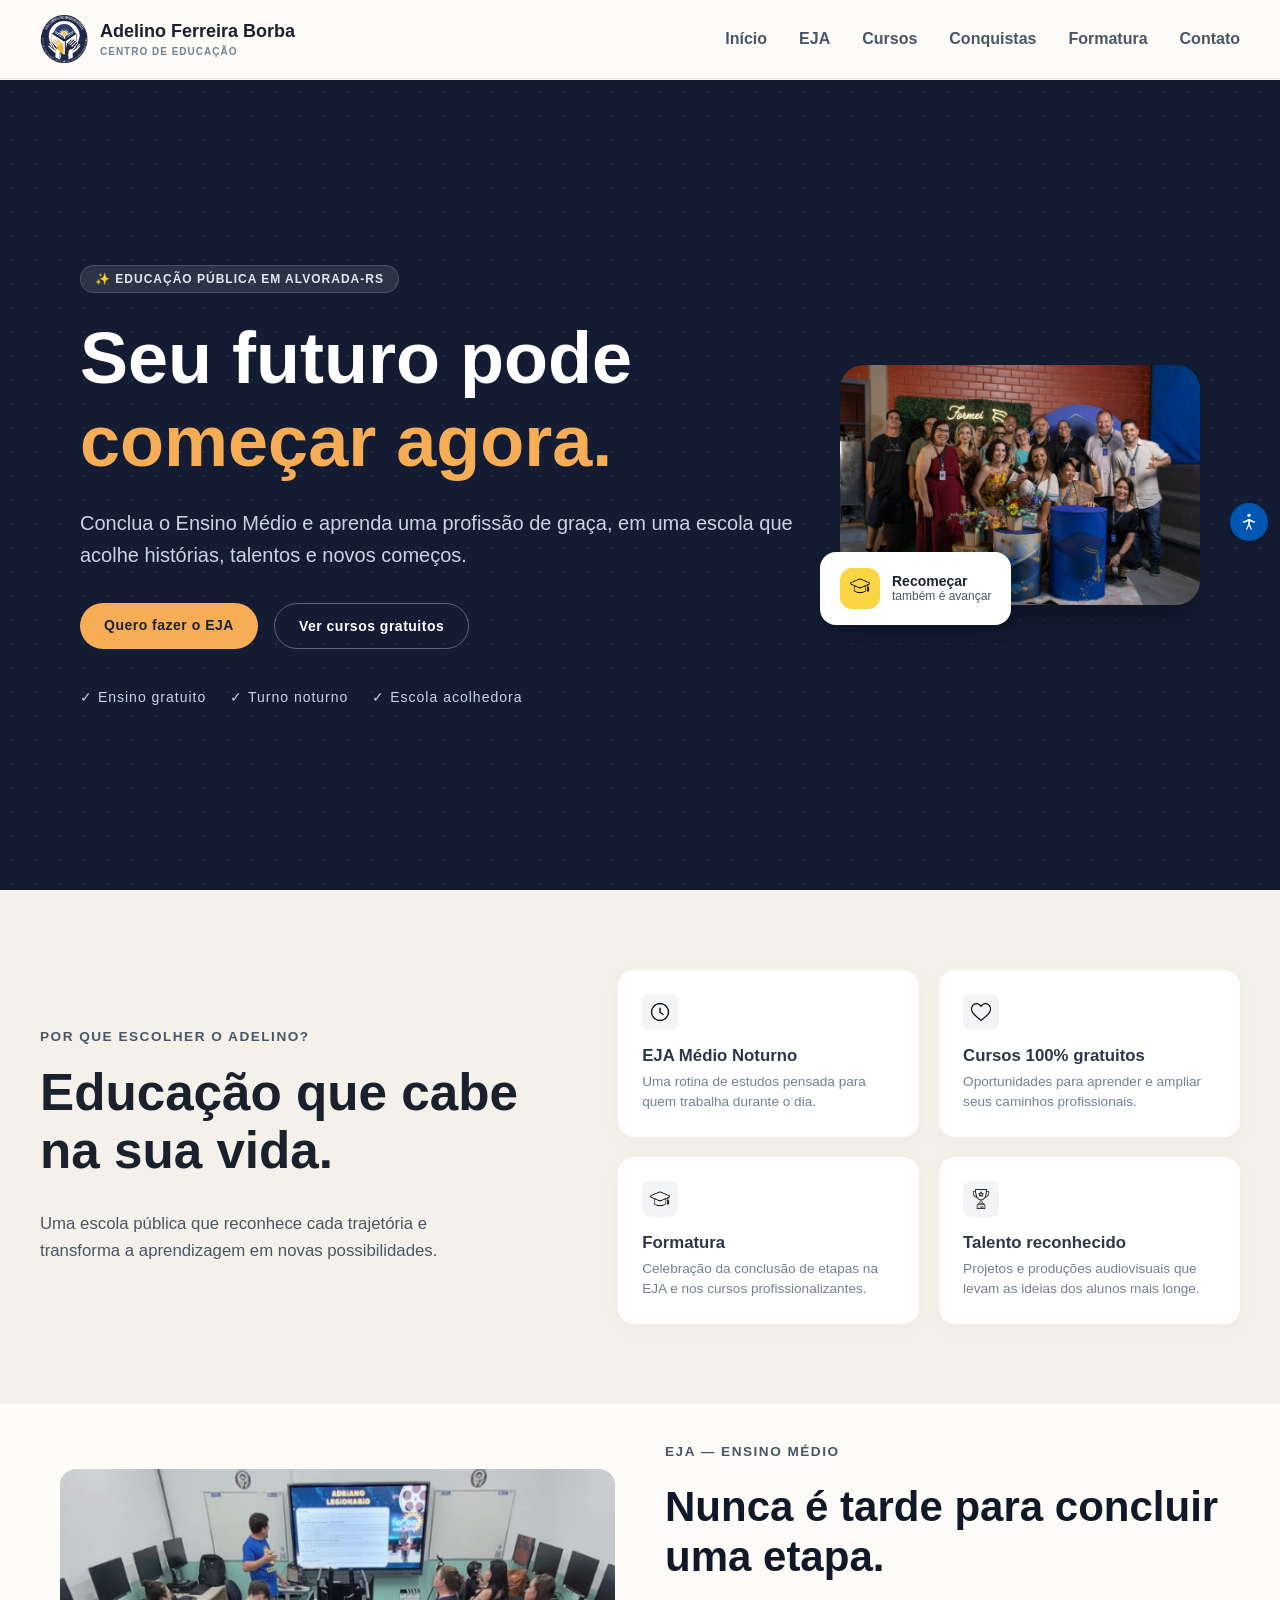
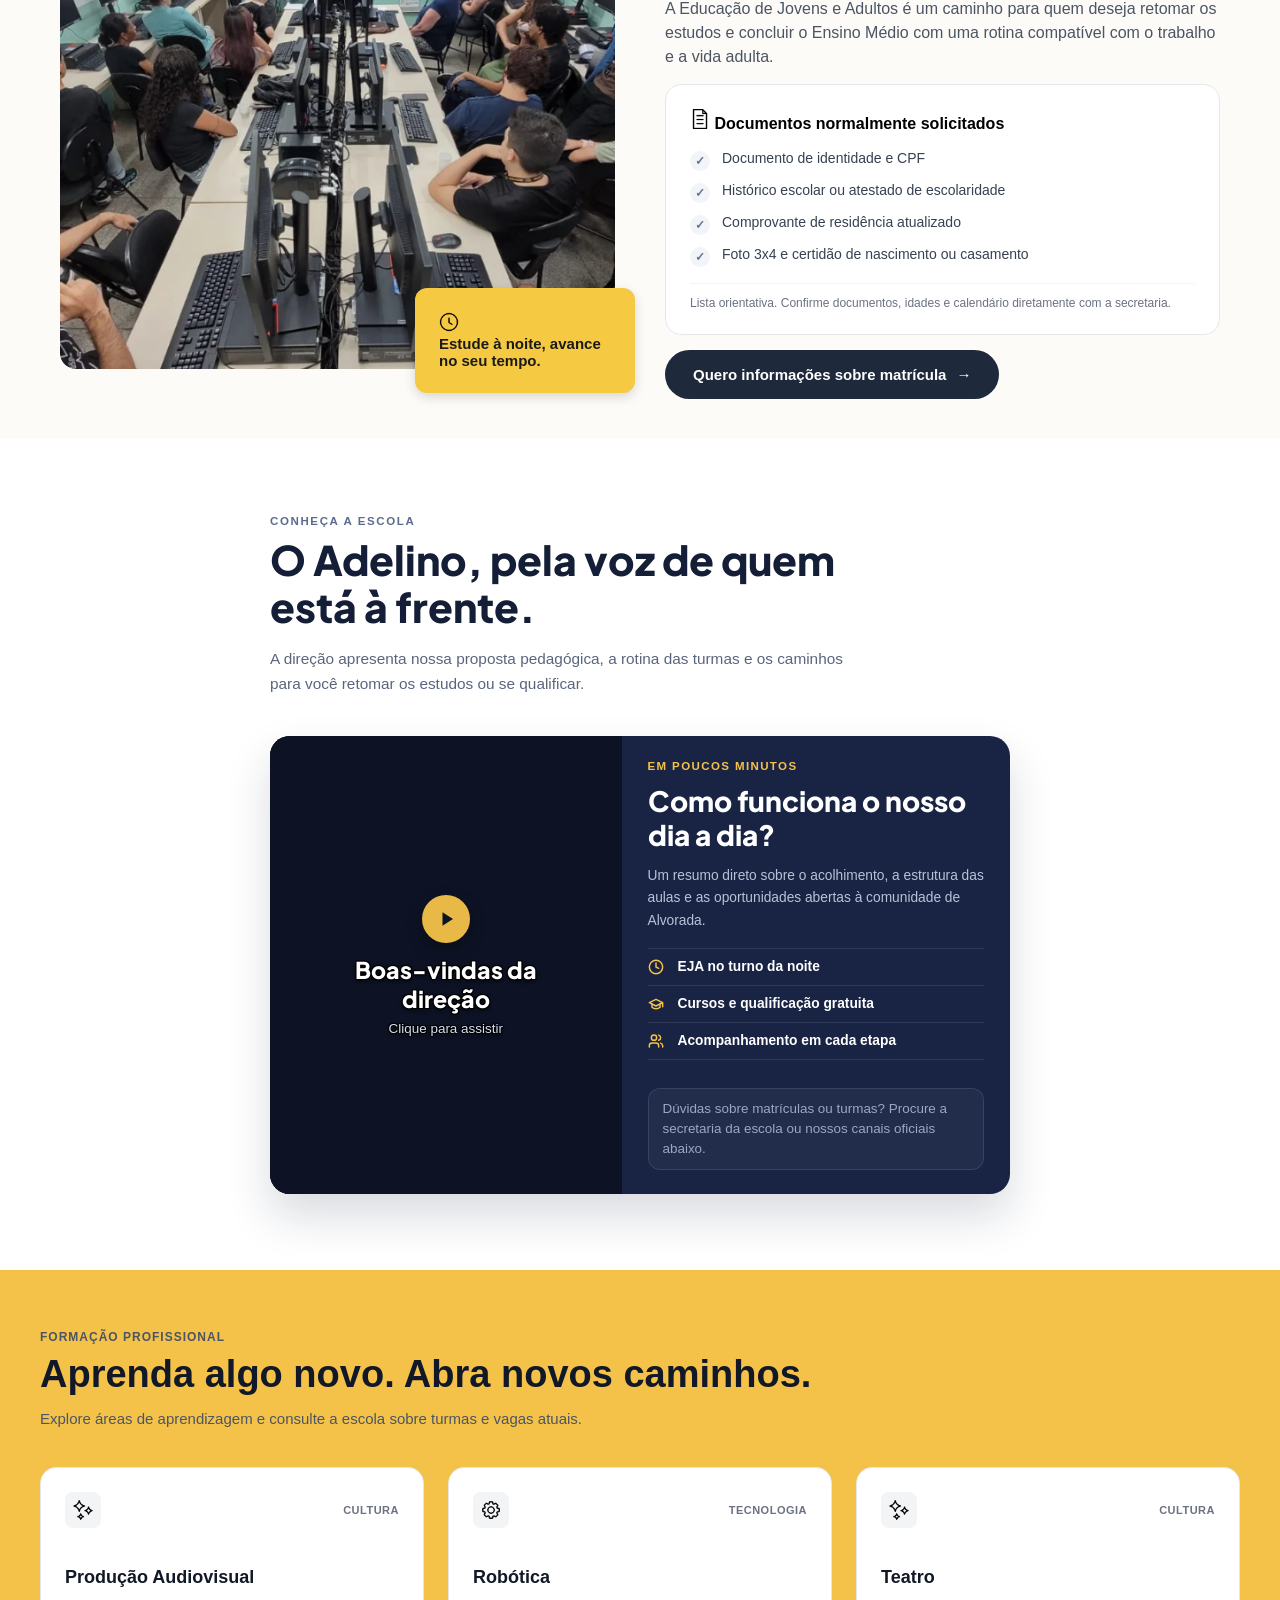
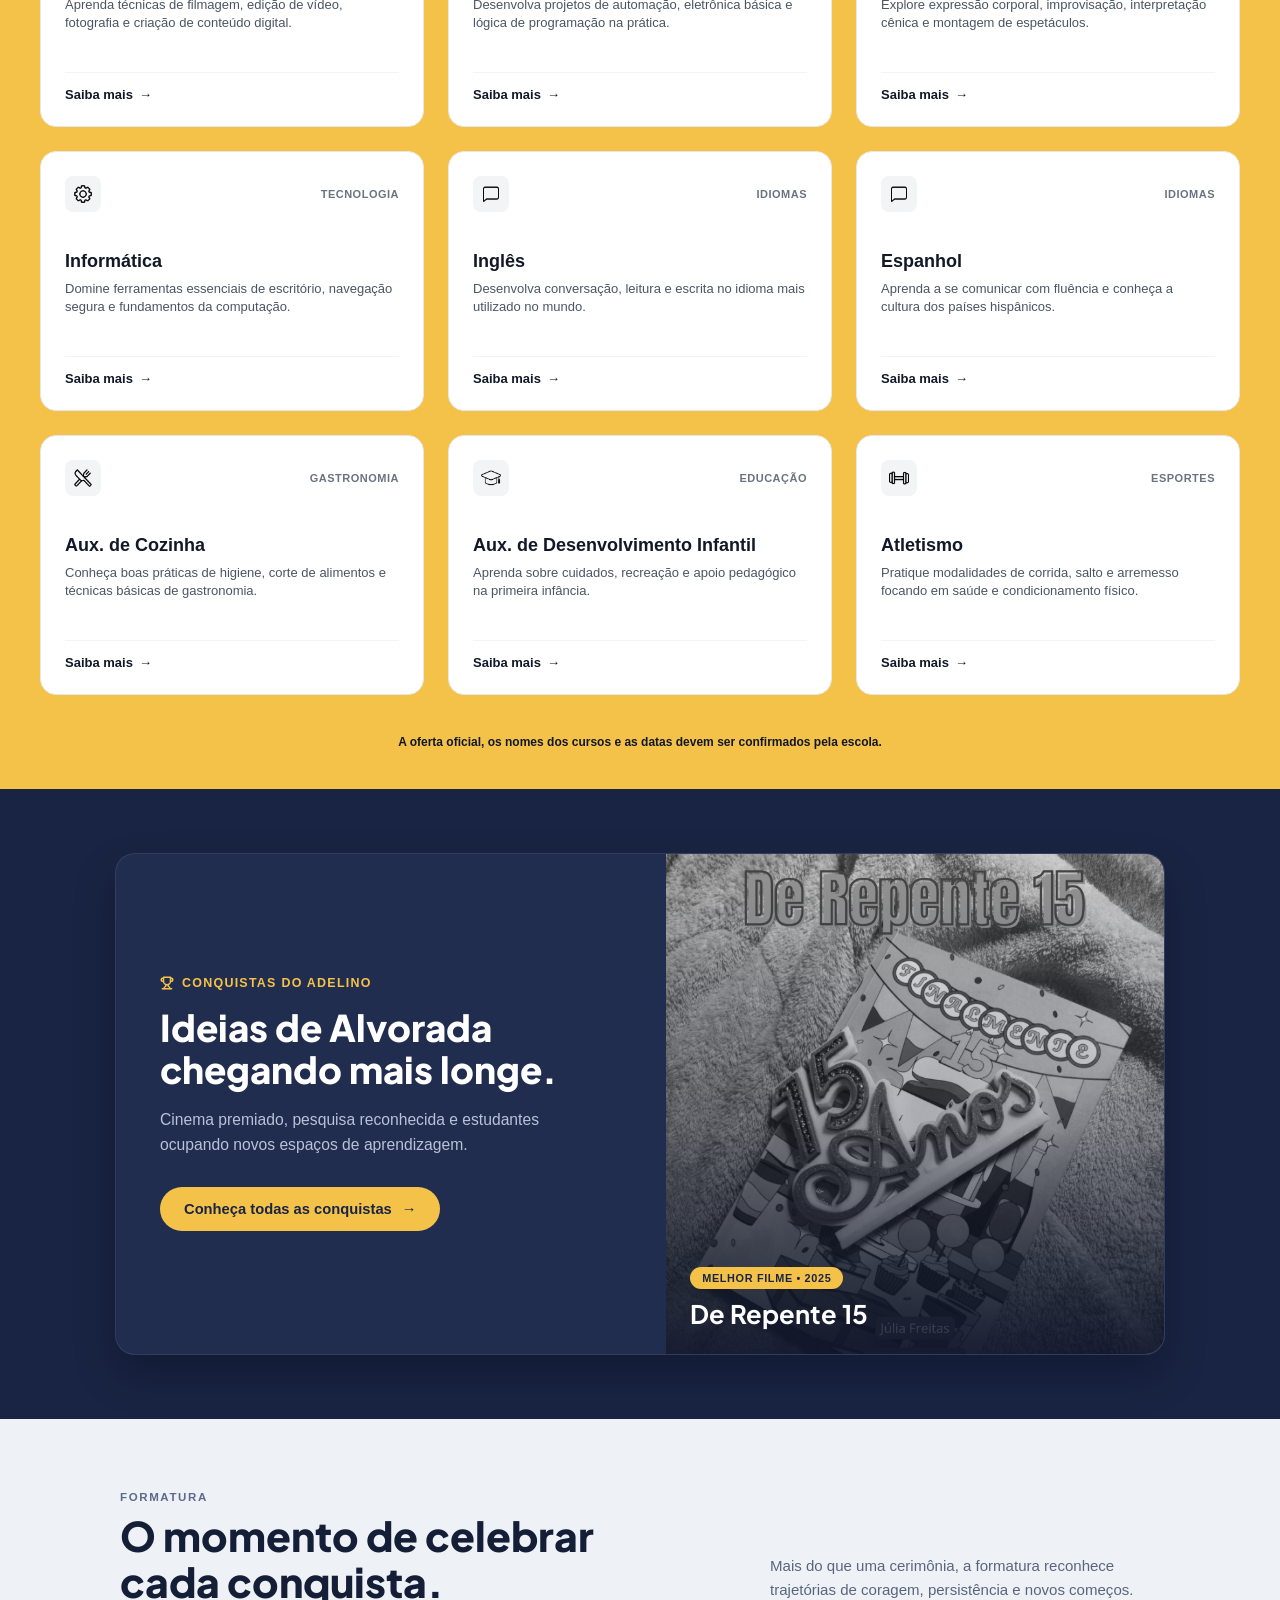
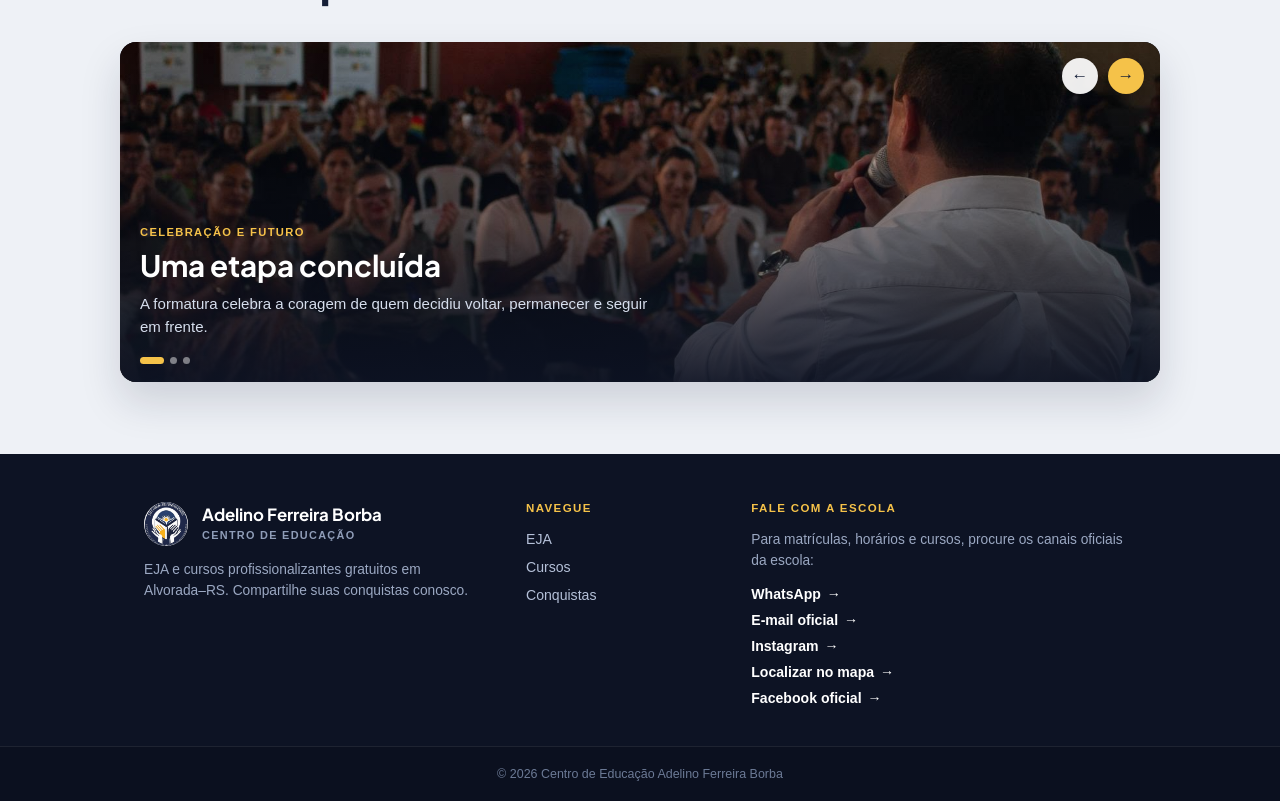
==== commit 6c322acc: "Coloquei o outro botão de acessibilidade" ====
--- a/index.html
+++ b/index.html
@@ -620,6 +620,21 @@
             </div>
     </footer>
     <script src="https://vlibras.gov.br/app/vlibras-plugin.js"></script>
+    <div class="menu-acessibilidade" id="menu-acessibilidade">
+  <!-- Botão principal com o bonequinho -->
+  <button id="toggle-acessibilidade" aria-label="Abrir opções de acessibilidade">
+    <svg xmlns="http://www.w3.org/2000/svg" viewBox="0 0 24 24" width="28" height="28" fill="currentColor">
+      <circle cx="12" cy="4" r="2" />
+      <path d="M19 13v-2c-1.54 0-3.07-.49-4.33-1.4L13.4 8.6C13.04 8.23 12.54 8 12 8s-1.04.23-1.4.6l-1.27 1C8.07 10.51 6.54 11 5 11v2c1.9 0 3.78-.62 5.3-1.8l.7-.56V15l-2.43 5.46c-.15.34.01.74.34.89.34.15.74-.01.89-.34L12 16.5l2.2 4.51c.15.33.55.49.89.34.33-.15.49-.55.34-.89L13 15v-4.36l.7.56c1.52 1.18 3.4 1.8 5.3 1.8z" />
+    </svg>
+  </button>
+
+  <!-- Opções de fonte (começam escondidas) -->
+  <div class="opcoes-fonte">
+    <button id="increase-font" aria-label="Aumentar fonte">A+</button>
+    <button id="decrease-font" aria-label="Diminuir fonte">A-</button>
+  </div>
+</div>
     <script src="./JS/main.js"></script>
 </body>
 
--- a/CSS/style.css
+++ b/CSS/style.css
@@ -146,22 +146,25 @@
     font-size: 16px;
   }
 }
-
-/* --- HERO SECTION --- */
 .hero-section {
-  background-color: #1a2238;
+  background-color: #131c33;
+  background-image: radial-gradient(rgba(255, 255, 255, 0.08) 1.2px, transparent 1.2px);
+  background-size: 24px 24px;
   color: #ffffff;
   display: flex;
   justify-content: space-between;
   align-items: center;
-  padding: 60px 80px 90px 80px;
+  min-height: 90vh; /* <--- Adicione esta linha para cobrir a altura total da tela */
+  box-sizing: border-box; /* <--- Garante que os paddings não criem barra de rolagem extra */
+  padding: 60px 80px;
   gap: 40px;
   position: relative;
   overflow: visible;
+  /* font-size: 1.1rem; */
 }
 
 .hero-conteudo {
-  max-width: 600px;
+  max-width: 720px;
 }
 
 .hero-badge {
@@ -178,10 +181,10 @@
 }
 
 .hero-conteudo h1 {
-  font-size: 60px;
+  font-size: 72px; /* Era 60px */
   font-weight: 800;
   line-height: 1.15;
-  margin-bottom: 20px;
+  margin-bottom: 24px;
 }
 
 .destaque-amarelo {
@@ -189,7 +192,7 @@
 }
 
 .hero-descricao {
-  font-size: 16px;
+  font-size: 20px;
   color: #cbd5e0;
   line-height: 1.6;
   margin-bottom: 32px;
@@ -242,7 +245,7 @@
 .hero-imagem-container {
   position: relative;
   width: 100%;
-  max-width: 500px;
+  max-width: 600px;
   flex: 1;
 }
 
@@ -250,7 +253,7 @@
   width: 100%;
   max-width: 100%;
   height: auto;
-  max-height: 460px;
+  max-height: 540px;
   border-radius: 24px;
   object-fit: cover;
   display: block;
@@ -328,7 +331,6 @@
   }
 }
 
-/* --- DIFERENCIAIS SECTION --- */
 .diferenciais-section {
   background-color: #F4F1EA;
   color: #2D3748;
@@ -505,12 +507,15 @@
   gap: 15px;
 }
 
+.eja-section .subtitle, 
 .eja-subtitle {
   font-size: 0.85rem;
   font-weight: 700;
   letter-spacing: 1.5px;
   color: #4A5568;
   text-transform: uppercase;
+  display: block;
+  margin-bottom: 8px; 
 }
 
 .eja-title {
@@ -1662,7 +1667,7 @@
 @media (max-width: 540px) {
   .secao-formatura {
     padding: 48px 16px;
-  }
+  }}
 
   .carrossel-formatura {
     height: 340px;
@@ -1690,4 +1695,71 @@
     left: 20px;
     right: auto;
   }
+.menu-acessibilidade {
+  position: fixed;
+  top: 58%; /* Posiciona no meio da tela (50%), e o 60% empurra um pouco mais para baixo para ficar abaixo do VLibras */
+  right: 12px; /* Grudado na direita */
+  transform: translateY(-50%); /* Centraliza perfeitamente o bloco verticalmente */
+  display: flex;
+  align-items: center;
+  flex-direction: row-reverse; /* Os botões de A+ e A- abrem para a esquerda */
+  gap: 8px;
+  z-index: 9999;
+}
+/* Reduz o tamanho do botão do bonequinho para 38px (o original era 50px) */
+#toggle-acessibilidade {
+  width: 38px;
+  height: 38px;
+  border-radius: 50%;
+  background-color: #0056b3;
+  color: #ffffff;
+  border: none;
+  cursor: pointer;
+  display: flex;
+  align-items: center;
+  justify-content: center;
+  box-shadow: 0 2px 4px rgba(0, 0, 0, 0.2);
+  transition: transform 0.2s ease, background-color 0.2s ease;
+}
+
+#toggle-acessibilidade:hover {
+  background-color: #003d82;
+  transform: scale(1.05);
+}
+
+/* Reduz o tamanho do ícone SVG para caber no botão menor */
+#toggle-acessibilidade svg {
+  width: 20px;
+  height: 20px;
+}
+/* Opções de fonte (ficam escondidas à esquerda do bonequinho) */
+.opcoes-fonte {
+  display: flex;
+  gap: 6px;
+  opacity: 0;
+  visibility: hidden;
+  transform: translateX(10px); /* Animação suave surgindo da direita para a esquerda */
+  transition: opacity 0.3s ease, transform 0.3s ease, visibility 0.3s ease;
+}
+
+/* Quando ativo, exibe as opções suavemente */
+.menu-acessibilidade.ativo .opcoes-fonte {
+  opacity: 1;
+  visibility: visible;
+  transform: translateX(0);
+}
+
+.opcoes-fonte button {
+  padding: 8px 12px;
+  border-radius: 4px;
+  border: none;
+  background-color: #333;
+  color: #fff;
+  cursor: pointer;
+  font-weight: bold;
+  box-shadow: 0 2px 4px rgba(0, 0, 0, 0.1);
+}
+
+.opcoes-fonte button:hover {
+  background-color: #555;
 }
